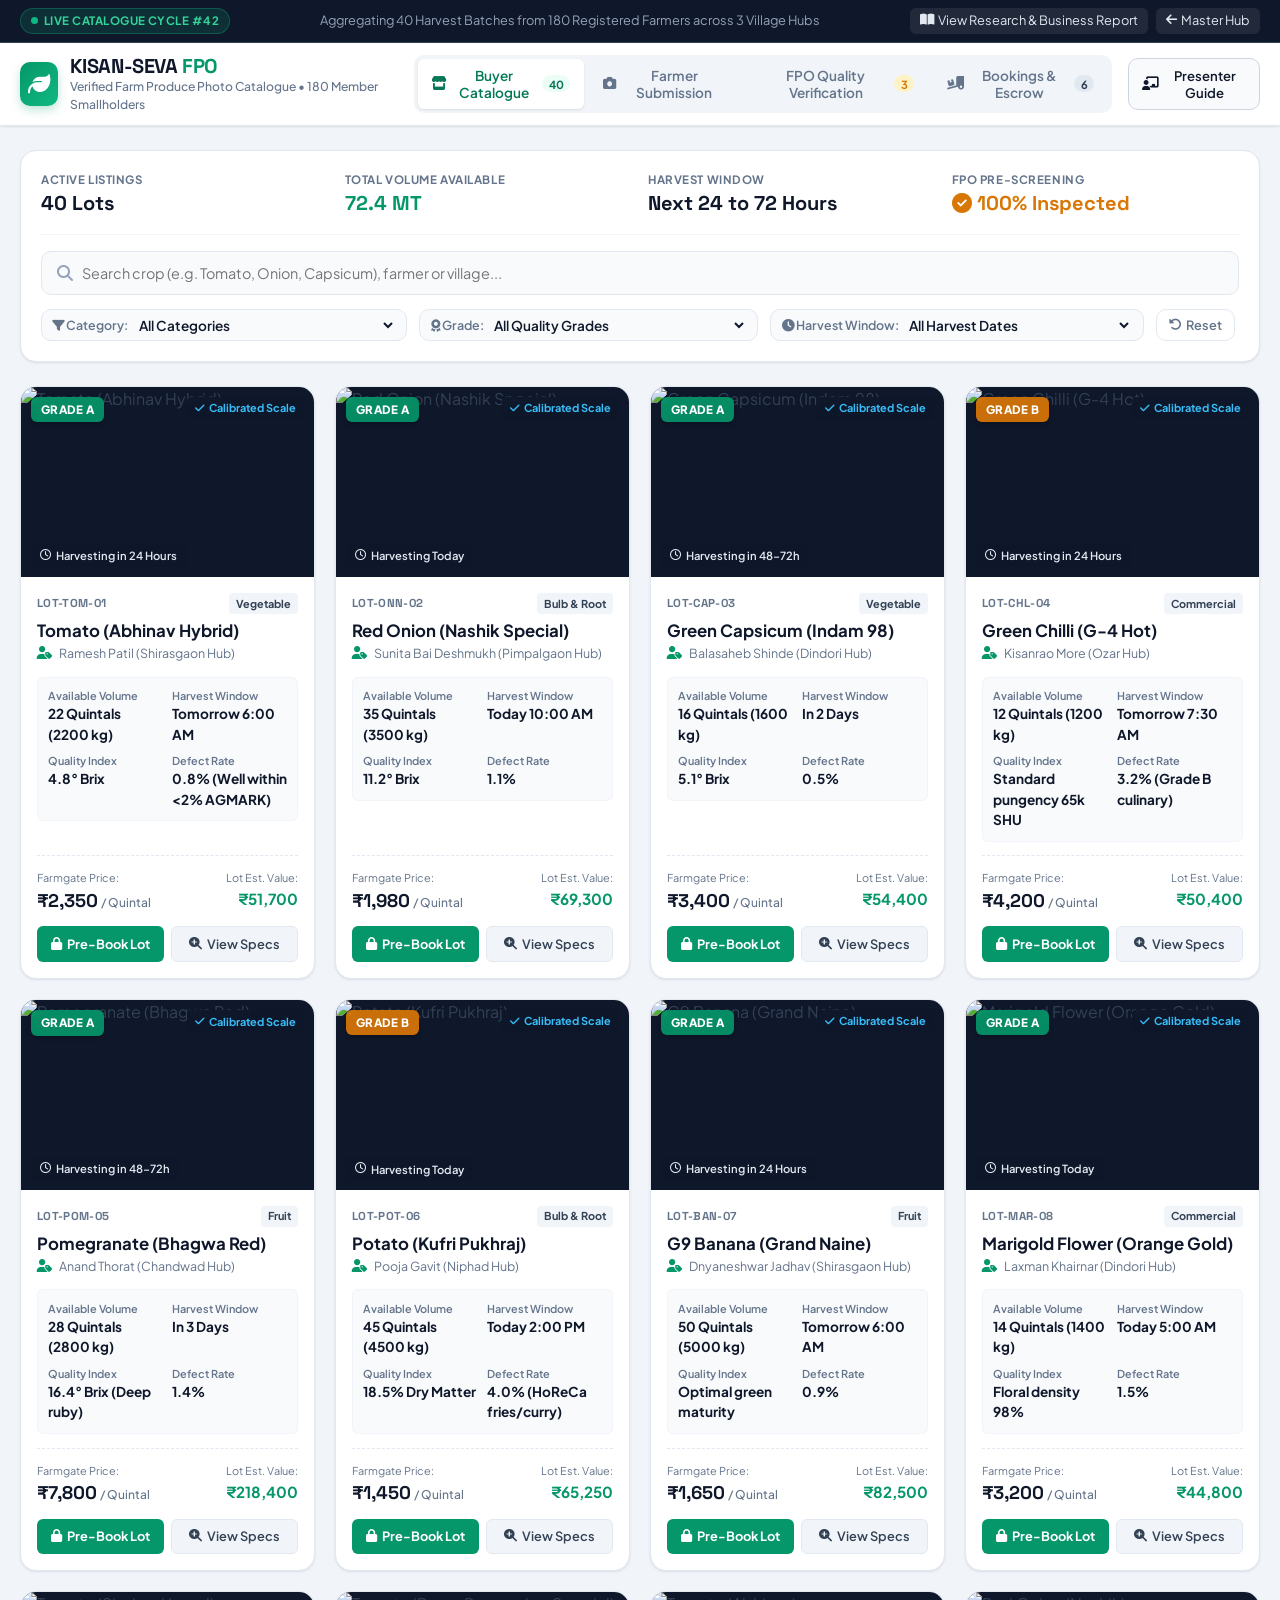
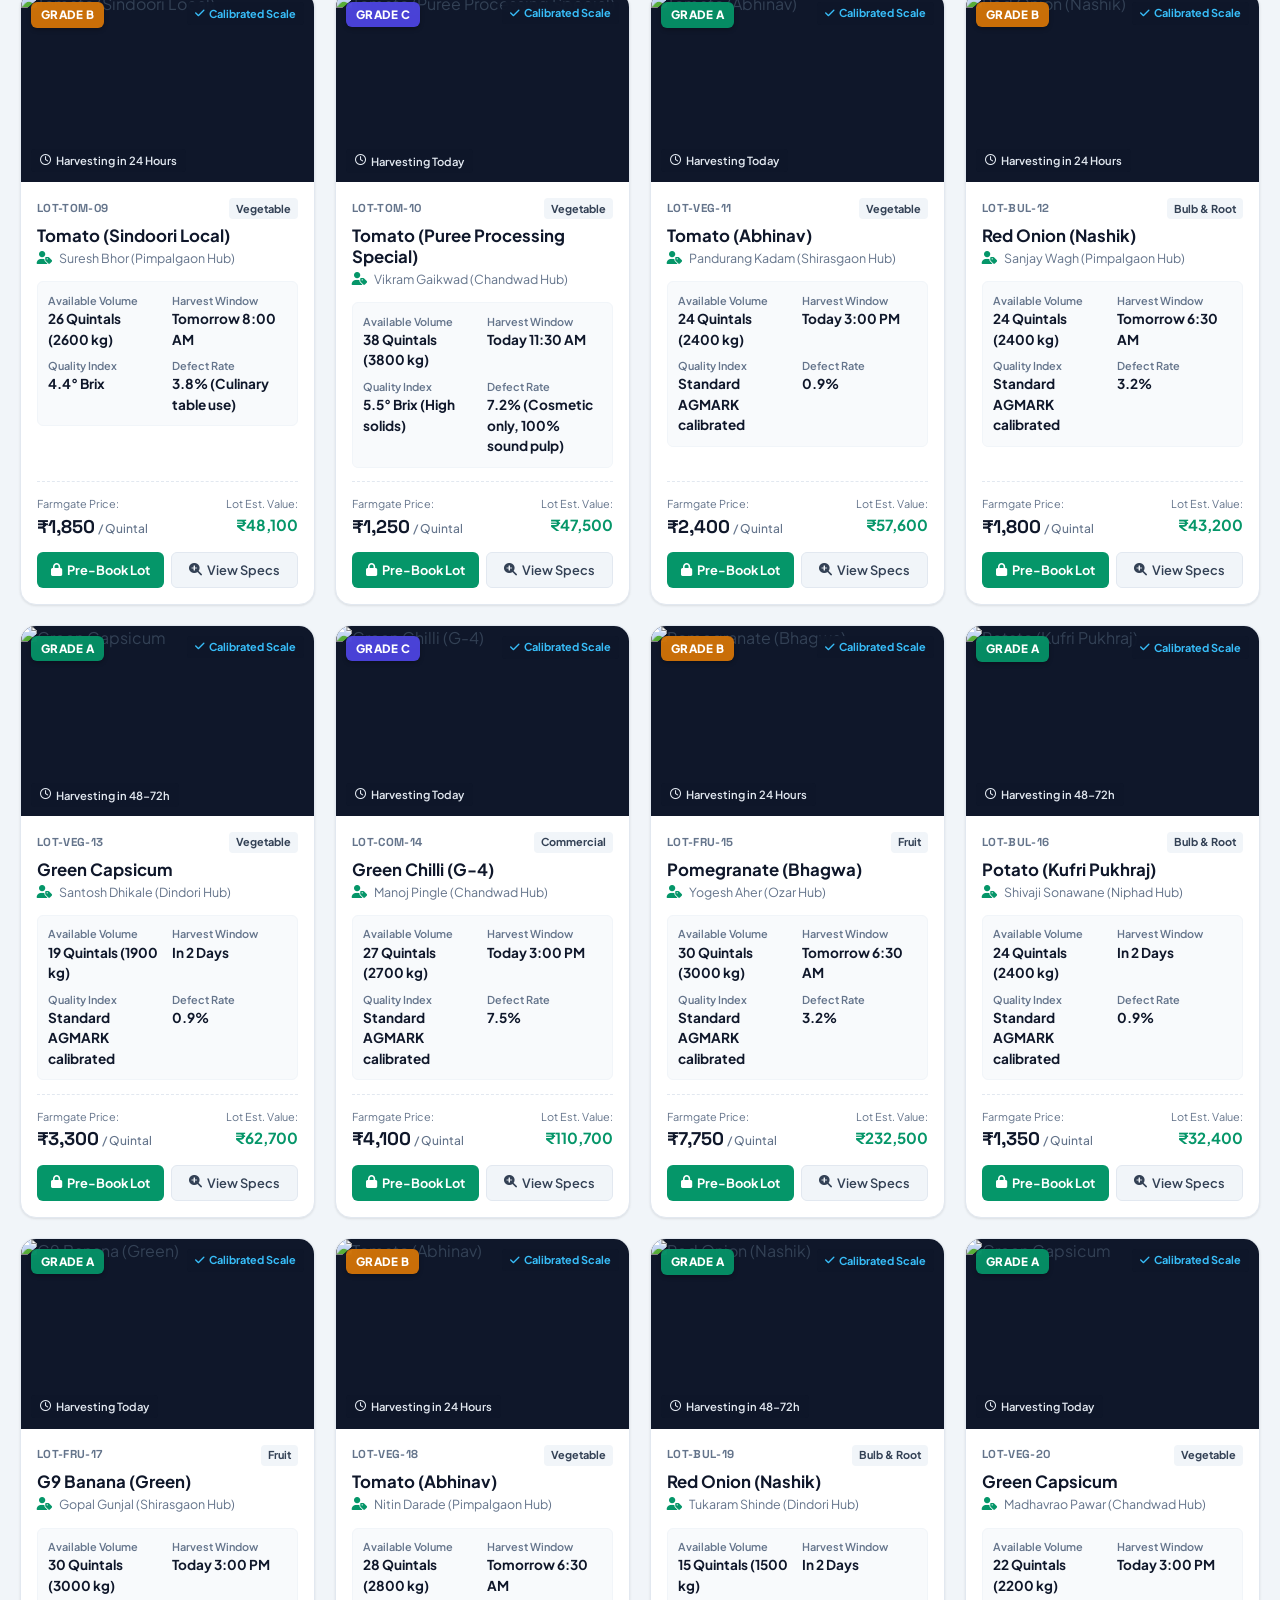
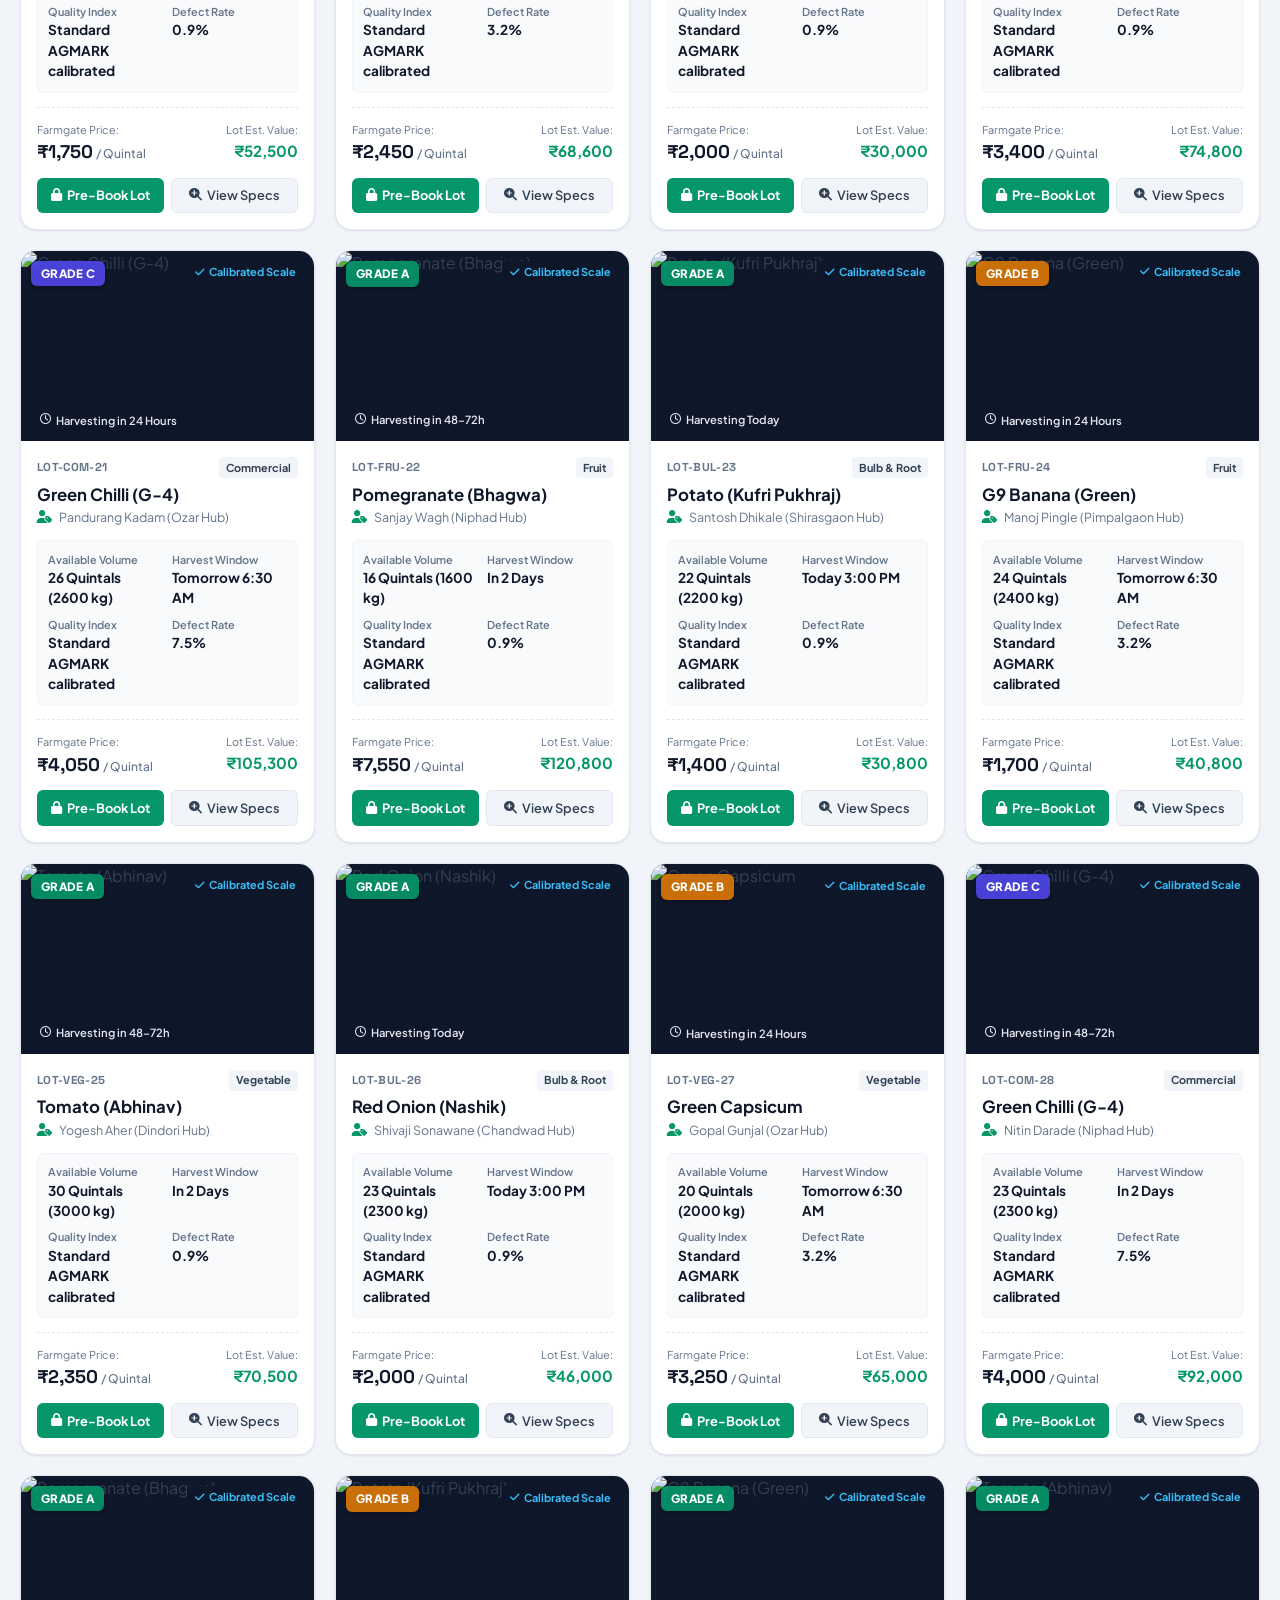
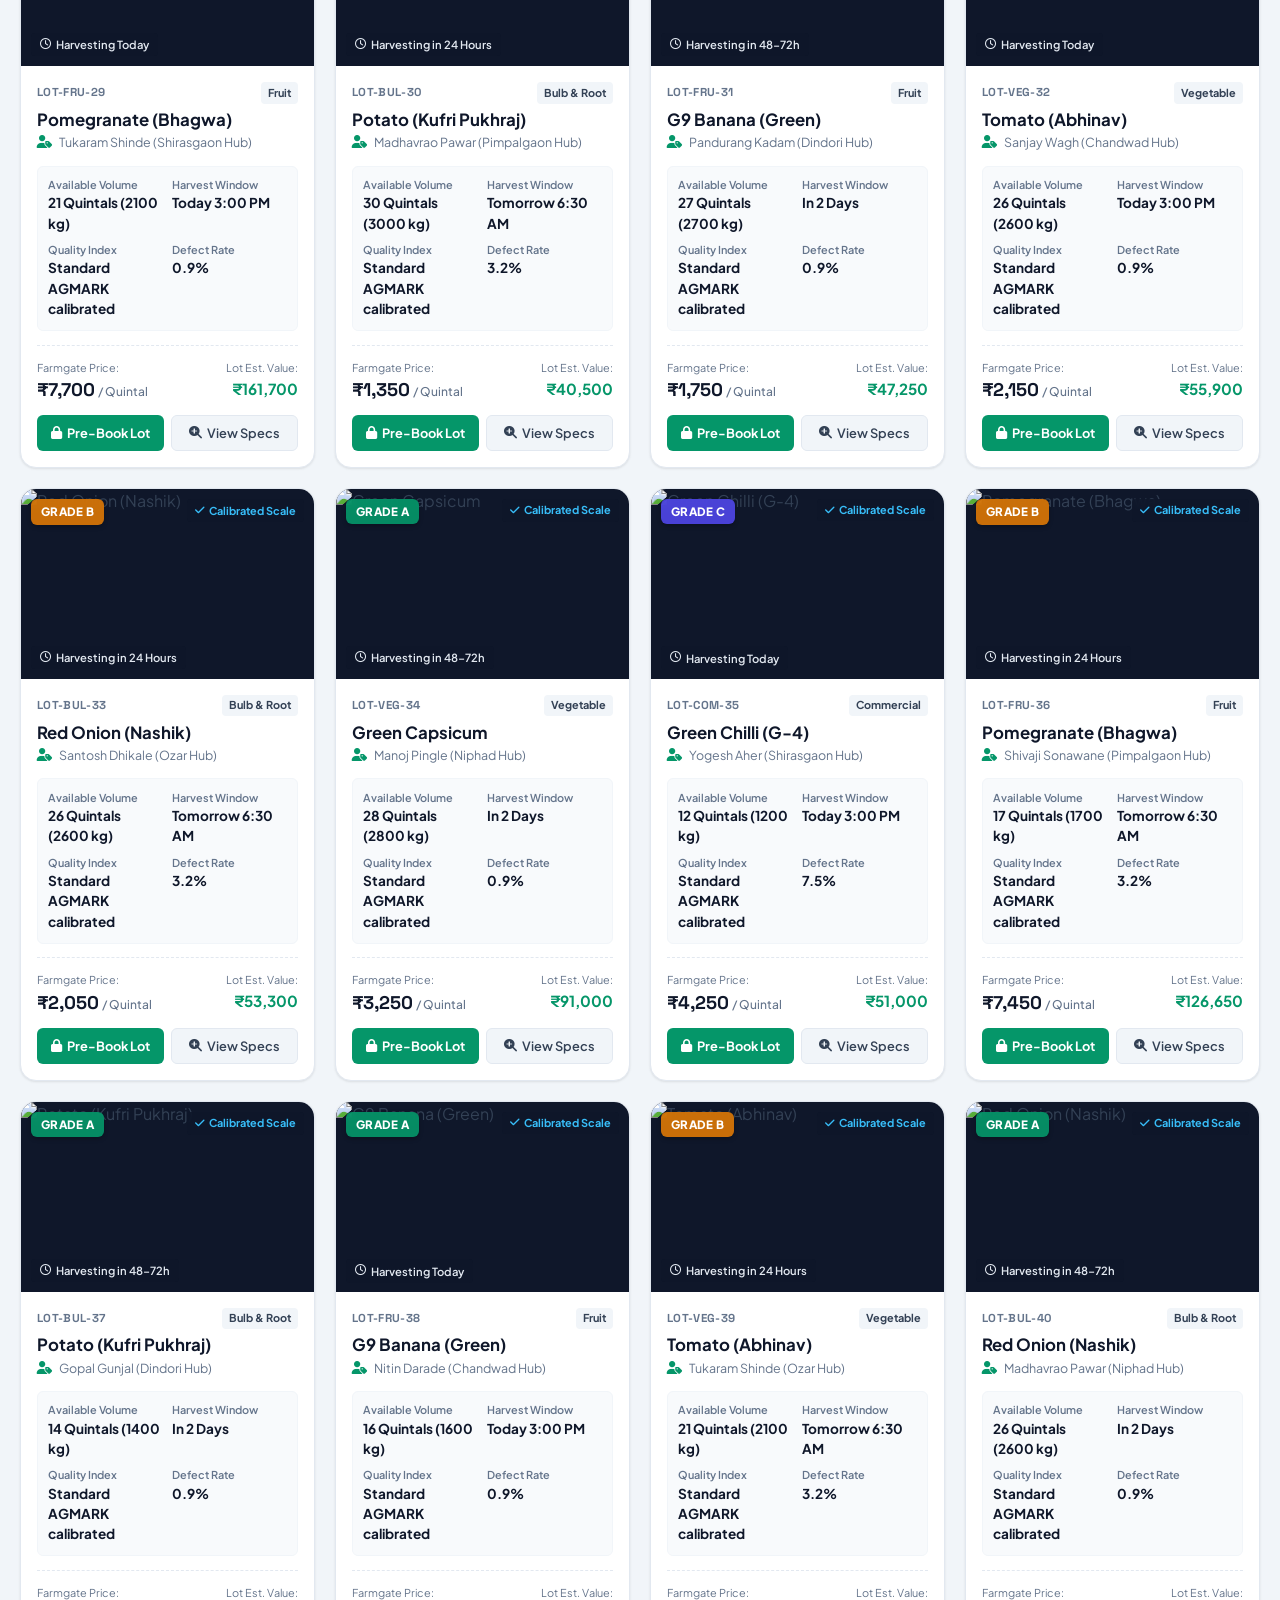
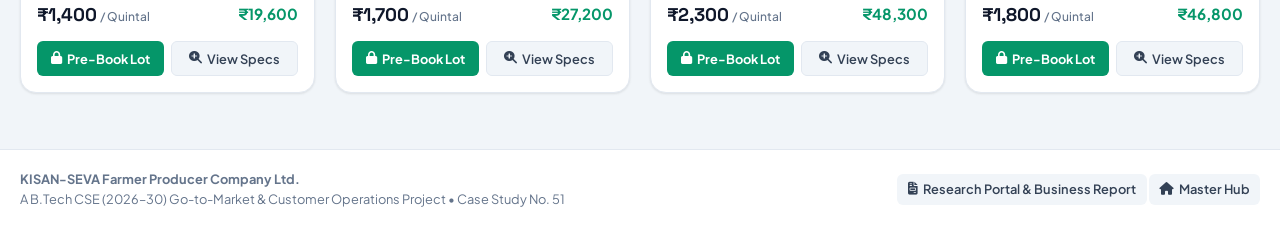
==== demo/index.html @ 3d7492ca "feat(gtm): complete Case Study 51 Farm Produce Photo Catalogue research portal and interactive proto" ====
<!DOCTYPE html>
<html lang="en">
<head>
  <meta charset="UTF-8">
  <meta name="viewport" content="width=device-width, initial-scale=1.0">
  <title>KISAN-SEVA FPO • Farm Produce Photo Catalogue Prototype</title>
  <meta name="description" content="Interactive prototype for Case Study 51: Farm Produce Photo Catalogue connecting 180 smallholder farmers with institutional B2B buyers.">
  <link rel="preconnect" href="https://fonts.googleapis.com">
  <link rel="preconnect" href="https://fonts.gstatic.com" crossorigin>
  <link href="https://fonts.googleapis.com/css2?family=Plus+Jakarta+Sans:wght@300;400;500;600;700;800&family=Space+Grotesk:wght@500;700&display=swap" rel="stylesheet">
  <link rel="stylesheet" href="https://cdnjs.cloudflare.com/ajax/libs/font-awesome/6.4.0/css/all.min.css">
  <link rel="stylesheet" href="styles.css">
</head>
<body>

  <!-- Top Announcement Bar -->
  <aside aria-label="Announcement" class="announcement-bar">
    <div class="container bar-content">
      <span class="badge-live"><span class="pulse-dot"></span> LIVE CATALOGUE CYCLE #42</span>
      <span>Aggregating 40 Harvest Batches from 180 Registered Farmers across 3 Village Hubs</span>
      <div class="bar-links">
        <a href="../research/index.html" class="nav-pill" target="_blank"><i class="fa-solid fa-book-open"></i> View Research & Business Report</a>
        <a href="../index.html" class="nav-pill"><i class="fa-solid fa-arrow-left"></i> Master Hub</a>
      </div>
    </div>
  </aside>

  <!-- Main Navigation Header -->
  <header class="main-header">
    <div class="container header-container">
      <div class="brand">
        <div class="brand-logo">
          <i class="fa-solid fa-leaf"></i>
        </div>
        <div class="brand-text">
          <h1>KISAN-SEVA <span>FPO</span></h1>
          <p>Verified Farm Produce Photo Catalogue • 180 Member Smallholders</p>
        </div>
      </div>

      <nav class="nav-tabs" id="appTabs" aria-label="Main Prototype Views">
        <button class="tab-btn active" data-tab="buyer-catalog">
          <i class="fa-solid fa-store"></i> Buyer Catalogue <span class="badge-count" id="catalogCountBadge">40</span>
        </button>
        <button class="tab-btn" data-tab="farmer-submit">
          <i class="fa-solid fa-camera"></i> Farmer Submission
        </button>
        <button class="tab-btn" data-tab="admin-qc">
          <i class="fa-solid fa-shield-check"></i> FPO Quality Verification <span class="badge-pending" id="pendingCountBadge">3</span>
        </button>
        <button class="tab-btn" data-tab="orders-escrow">
          <i class="fa-solid fa-truck-ramp-box"></i> Bookings & Escrow <span class="badge-count" id="ordersCountBadge">6</span>
        </button>
      </nav>

      <div class="header-actions">
        <button class="btn-guide" id="toggleDemoGuide" title="Presentation Guide for 5-15 min demo">
          <i class="fa-solid fa-chalkboard-user"></i> Presenter Guide
        </button>
      </div>
    </div>
  </header>

  <!-- Interactive Presentation Mode Floating Drawer -->
  <aside class="presenter-drawer" id="presenterDrawer">
    <div class="drawer-header">
      <div class="drawer-title">
        <i class="fa-solid fa-microphone-lines"></i>
        <h4>5-to-15 Minute Presentation Guide</h4>
      </div>
      <button class="btn-close-drawer" id="closePresenterDrawer">&times;</button>
    </div>
    <div class="drawer-body">
      <div class="demo-step active-step" data-target="buyer-catalog">
        <span class="step-num">Step 1 (2 Mins)</span>
        <h5>Show Buyer Catalogue</h5>
        <p>Demonstrate how B2B procurement managers view 40 weekly listings 72h pre-harvest with Grade badges (A/B/C), verified photos, harvest countdown, and farmgate pricing.</p>
      </div>
      <div class="demo-step" data-target="buyer-catalog">
        <span class="step-num">Step 2 (2 Mins)</span>
        <h5>Simulate Pre-Harvest Booking & WhatsApp RFQ</h5>
        <p>Click "Pre-Book Batch" on any lot. Show how the digital purchase order locks price and generates instant WhatsApp order notification.</p>
      </div>
      <div class="demo-step" data-target="farmer-submit">
        <span class="step-num">Step 3 (3 Mins)</span>
        <h5>Demonstrate Farmer Photo Submission</h5>
        <p>Switch to Farmer Submission. Show the 3-photo standardization framework with calibration card, crop details, and batch logging.</p>
      </div>
      <div class="demo-step" data-target="admin-qc">
        <span class="step-num">Step 4 (3 Mins)</span>
        <h5>FPO Quality Assurance & Data Accuracy Gate</h5>
        <p>Show the FPO Admin dashboard. Explain how scouts inspect photos, assign AGMARK grades, and approve lots to guarantee >96% information accuracy.</p>
      </div>
      <div class="demo-step" data-target="orders-escrow">
        <span class="step-num">Step 5 (2 Mins)</span>
        <h5>Supply Chain Dispatch & T+24h UPI Settlement</h5>
        <p>Show the digital Goods Received Note (GRN) and automated T+24h bank settlement guaranteeing farmers receive +25.8% more than APMC mandis.</p>
      </div>
    </div>
  </aside>

  <!-- Main Application Body -->
  <main class="main-content container">

    <!-- ==================== TAB 1: BUYER CATALOGUE ==================== -->
    <section class="tab-pane active" id="buyer-catalog">
      <!-- Search, Stats & Filter Controls -->
      <div class="catalogue-controls-card">
        <div class="stats-ribbon">
          <div class="stat-item">
            <span class="stat-label">Active Listings</span>
            <span class="stat-value" id="statActiveListings">40 Lots</span>
          </div>
          <div class="stat-item">
            <span class="stat-label">Total Volume Available</span>
            <span class="stat-value text-emerald">72.4 MT</span>
          </div>
          <div class="stat-item">
            <span class="stat-label">Harvest Window</span>
            <span class="stat-value">Next 24 to 72 Hours</span>
          </div>
          <div class="stat-item">
            <span class="stat-label">FPO Pre-Screening</span>
            <span class="stat-value text-gold"><i class="fa-solid fa-circle-check"></i> 100% Inspected</span>
          </div>
        </div>

        <div class="filter-bar">
          <div class="search-box">
            <i class="fa-solid fa-magnifying-glass"></i>
            <input type="text" id="catalogueSearch" placeholder="Search crop (e.g. Tomato, Onion, Capsicum), farmer or village...">
          </div>

          <div class="filter-groups">
            <div class="select-wrapper">
              <label for="categoryFilter"><i class="fa-solid fa-filter"></i> Category:</label>
              <select id="categoryFilter">
                <option value="all">All Categories</option>
                <option value="Vegetable">Vegetables (Solanaceous & Greens)</option>
                <option value="Bulb & Root">Bulbs & Tubers (Onion, Potato)</option>
                <option value="Fruit">Commercial Fruits</option>
                <option value="Commercial">Spices & Flowers</option>
              </select>
            </div>

            <div class="select-wrapper">
              <label for="gradeFilter"><i class="fa-solid fa-award"></i> Grade:</label>
              <select id="gradeFilter">
                <option value="all">All Quality Grades</option>
                <option value="Grade A">Grade A (Modern Retail / Premium)</option>
                <option value="Grade B">Grade B (HoReCa / Cloud Kitchens)</option>
                <option value="Grade C">Grade C (Agro-Processing)</option>
              </select>
            </div>

            <div class="select-wrapper">
              <label for="harvestFilter"><i class="fa-solid fa-clock"></i> Harvest Window:</label>
              <select id="harvestFilter">
                <option value="all">All Harvest Dates</option>
                <option value="today">Harvesting Today</option>
                <option value="24h">Harvesting within 24 Hours</option>
                <option value="48h">Harvesting within 48-72 Hours</option>
              </select>
            </div>

            <button class="btn-reset" id="resetFiltersBtn" title="Reset all filters">
              <i class="fa-solid fa-rotate-left"></i> Reset
            </button>
          </div>
        </div>
      </div>

      <!-- Catalogue Produce Grid -->
      <div class="catalogue-grid" id="produceGrid">
        <!-- Rendered dynamically via JavaScript -->
      </div>
    </section>

    <!-- ==================== TAB 2: FARMER PHOTO SUBMISSION ==================== -->
    <section class="tab-pane" id="farmer-submit">
      <div class="form-layout">
        <div class="form-card">
          <div class="form-card-header">
            <div class="header-icon"><i class="fa-solid fa-cloud-arrow-up"></i></div>
            <div>
              <h3>Farmer Harvest Listing & Photo Submission</h3>
              <p>Log pre-harvest crop data 72 hours before cutting to secure institutional advance orders.</p>
            </div>
          </div>

          <form id="farmerSubmitForm">
            <div class="form-grid">
              <div class="input-group">
                <label for="farmerSelect">Registered Farmer Member (180 Total) *</label>
                <select id="farmerSelect" required>
                  <option value="">-- Select Farmer Member --</option>
                  <option value="Ramesh Patil (Member #014 - Shirasgaon)">Ramesh Patil (Member #014 - Shirasgaon Cluster)</option>
                  <option value="Sunita Bai Deshmukh (Member #042 - Pimpalgaon)">Sunita Bai Deshmukh (Member #042 - Pimpalgaon)</option>
                  <option value="Balasaheb Shinde (Member #078 - Dindori)">Balasaheb Shinde (Member #078 - Dindori)</option>
                  <option value="Kisanrao More (Member #103 - Ozar)">Kisanrao More (Member #103 - Ozar)</option>
                  <option value="Anand Thorat (Member #144 - Chandwad)">Anand Thorat (Member #144 - Chandwad)</option>
                  <option value="Pooja Gavit (Member #167 - Niphad)">Pooja Gavit (Member #167 - Niphad)</option>
                </select>
              </div>

              <div class="input-group">
                <label for="cropSelect">Crop Commodity *</label>
                <select id="cropSelect" required>
                  <option value="">-- Select Crop --</option>
                  <option value="Tomato (Abhinav Hybrid)">Tomato (Abhinav Hybrid)</option>
                  <option value="Red Onion (Nashik Special)">Red Onion (Nashik Special)</option>
                  <option value="Green Capsicum (Indam 98)">Green Capsicum (Indam 98)</option>
                  <option value="Green Chilli (G-4)">Green Chilli (G-4)</option>
                  <option value="Pomegranate (Bhagwa)">Pomegranate (Bhagwa)</option>
                  <option value="Potato (Kufri Pukhraj)">Potato (Kufri Pukhraj)</option>
                  <option value="Marigold Flower (Orange Gold)">Marigold Flower (Orange Gold)</option>
                  <option value="G9 Banana (Grand Naine)">G9 Banana (Grand Naine)</option>
                </select>
              </div>

              <div class="input-group">
                <label for="quantityInput">Estimated Harvest Quantity (Quintals) *</label>
                <div class="unit-input">
                  <input type="number" id="quantityInput" min="5" max="100" placeholder="e.g. 18" required>
                  <span class="unit-tag">Quintals (100 kg)</span>
                </div>
                <small class="helper-text">1 Quintal = 100 kg. Expected average lot size: 15 to 25 quintals.</small>
              </div>

              <div class="input-group">
                <label for="harvestDateInput">Scheduled Harvest Date *</label>
                <input type="date" id="harvestDateInput" required>
                <small class="helper-text">Must be 24 to 72 hours ahead of current date.</small>
              </div>

              <div class="input-group">
                <label for="targetGradeSelect">Claimed Harvest Grade *</label>
                <select id="targetGradeSelect" required>
                  <option value="Grade A">Grade A (Uniform color >90%, zero blemish, supermarket retail)</option>
                  <option value="Grade B">Grade B (Minor color variance, standard culinary quality, HoReCa)</option>
                  <option value="Grade C">Grade C (Slight size variance, high pulp content, agro-processing)</option>
                </select>
              </div>

              <div class="input-group">
                <label for="expectedPriceInput">Expected Farmgate Floor Price (₹ / Quintal) *</label>
                <div class="unit-input">
                  <span class="unit-prefix">₹</span>
                  <input type="number" id="expectedPriceInput" min="800" max="6000" placeholder="e.g. 2350" required>
                  <span class="unit-tag">/ Quintal</span>
                </div>
              </div>
            </div>

            <!-- Standardized 3-Photo Upload Protocol -->
            <div class="upload-section">
              <div class="upload-header">
                <h4><i class="fa-solid fa-camera-rotate"></i> Standardized 3-Photo Upload Protocol</h4>
                <span class="badge-req">Mandatory for QC Approval</span>
              </div>
              <p class="upload-desc">To prevent "sight-unseen" buyer rejections, each listing requires 3 standardized photographs taken with the FPO calibrated reference card.</p>

              <div class="photo-dropzones">
                <div class="dropzone" id="dropzone1">
                  <div class="dropzone-preview" id="preview1">
                    <i class="fa-solid fa-seedling"></i>
                    <span>Photo 1: Crop Canopy</span>
                    <small>Maturity & field health</small>
                  </div>
                  <input type="file" accept="image/*" class="file-input" id="file1">
                </div>

                <div class="dropzone" id="dropzone2">
                  <div class="dropzone-preview" id="preview2">
                    <i class="fa-solid fa-boxes-stacked"></i>
                    <span>Photo 2: Sample Crate</span>
                    <small>Color & size uniformity</small>
                  </div>
                  <input type="file" accept="image/*" class="file-input" id="file2">
                </div>

                <div class="dropzone" id="dropzone3">
                  <div class="dropzone-preview" id="preview3">
                    <i class="fa-solid fa-ruler-combined"></i>
                    <span>Photo 3: Calibrated Cross-Section</span>
                    <small>With official scale strip</small>
                  </div>
                  <input type="file" accept="image/*" class="file-input" id="file3">
                </div>
              </div>

              <!-- Quick Demo Image Prefill Button -->
              <div class="sample-image-picker">
                <span>Or load sample field photos for quick demonstration:</span>
                <button type="button" class="btn-pill-sample" id="loadSamplePhotosBtn">
                  <i class="fa-solid fa-wand-magic-sparkles"></i> Auto-Populate Standard Photos & Data
                </button>
              </div>
            </div>

            <!-- Quality Check Protocol Checklist -->
            <div class="qc-checklist">
              <h5><i class="fa-solid fa-list-check"></i> Field Scout Verification Checklist</h5>
              <label class="check-item">
                <input type="checkbox" id="chkScale" required>
                <span>FPO official color & size calibration scale was included in Photo 3.</span>
              </label>
              <label class="check-item">
                <input type="checkbox" id="chkMoisture" required>
                <span>Produce moisture & firmness verified using digital refractometer/tester.</span>
              </label>
              <label class="check-item">
                <input type="checkbox" id="chkAcreage" required>
                <span>Harvest quantity is verified against registered member land acreage (prevents trader pass-through).</span>
              </label>
            </div>

            <div class="form-actions">
              <button type="submit" class="btn-primary-large" id="submitListingBtn">
                <i class="fa-solid fa-paper-plane"></i> Submit to FPO Quality Lead for Audit
              </button>
            </div>
          </form>
        </div>

        <!-- Sidebar Guidelines -->
        <div class="form-guidelines">
          <div class="guide-box">
            <h4><i class="fa-solid fa-circle-info"></i> Why Standardized Photos Matter</h4>
            <p>Traditional mandi brokers exploit "sight-unseen" doubts to impose a 15–30% price cut on farmers. High-resolution calibrated photos allow corporate buyers to confirm produce specs 72 hours before harvest.</p>
          </div>

          <div class="guide-box">
            <h4><i class="fa-solid fa-scale-balanced"></i> AGMARK Grading Benchmarks</h4>
            <ul>
              <li><strong>Grade A:</strong> Maximum 2% superficial defect, uniform size diameter, optimal sugar/firmness balance.</li>
              <li><strong>Grade B:</strong> 2% to 6% cosmetic surface blemishes, completely sound internal pulp.</li>
              <li><strong>Grade C:</strong> Cosmetic variation / non-uniform sizes, 100% edible pulp for purees & processing.</li>
            </ul>
          </div>

          <div class="guide-box highlight">
            <h4><i class="fa-solid fa-bolt"></i> Weekly Ingestion SLA</h4>
            <p>The FPO operations team reviews all submissions within <strong>4 hours</strong>. Approved lots automatically broadcast to 120+ verified B2B buyers every Monday & Thursday at 7:00 AM.</p>
          </div>
        </div>
      </div>
    </section>

    <!-- ==================== TAB 3: FPO QUALITY AUDIT & ADMIN HUB ==================== -->
    <section class="tab-pane" id="admin-qc">
      <div class="admin-header-card">
        <div class="admin-title">
          <div class="admin-avatar"><i class="fa-solid fa-user-check"></i></div>
          <div>
            <h3>FPO Quality Lead & Data Verification Desk</h3>
            <p>Enforcing information accuracy across all 40 weekly catalogue entries to eliminate buyer rejection risks.</p>
          </div>
        </div>
        <div class="admin-stats">
          <div class="admin-stat">
            <span class="num" id="pendingReviewCount">3</span>
            <span class="lbl">Pending Review</span>
          </div>
          <div class="admin-stat">
            <span class="num text-emerald" id="approvedTodayCount">37</span>
            <span class="lbl">Live in Catalogue</span>
          </div>
          <div class="admin-stat">
            <span class="num text-gold">97.4%</span>
            <span class="lbl">Historical Accuracy</span>
          </div>
        </div>
      </div>

      <!-- Pending Verification Table / Cards -->
      <div class="review-container">
        <div class="review-list-header">
          <h4>Submissions Awaiting Quality Sign-Off</h4>
          <span class="sub-caption">Each lot must be verified against registered acreage, photographic clarity, and AGMARK tolerances before going live.</span>
        </div>

        <div class="pending-lots-grid" id="pendingLotsContainer">
          <!-- Populated dynamically via JavaScript -->
        </div>
      </div>
    </section>

    <!-- ==================== TAB 4: BOOKINGS & ESCROW SETTLEMENT ==================== -->
    <section class="tab-pane" id="orders-escrow">
      <div class="orders-header-card">
        <div class="orders-title">
          <div class="orders-avatar"><i class="fa-solid fa-handshake"></i></div>
          <div>
            <h3>Institutional Pre-Bookings & T+24h Settlement Ledger</h3>
            <p>Direct farmgate-to-hub supply chain tracking with transparent financial reconciliation.</p>
          </div>
        </div>
        <div class="orders-summary-metrics">
          <div class="summary-metric">
            <span class="val">₹4,82,600</span>
            <span class="lbl">Escrow Held Today</span>
          </div>
          <div class="summary-metric">
            <span class="val text-emerald">₹15,84,000</span>
            <span class="lbl">Weekly GMV Volume</span>
          </div>
          <div class="summary-metric">
            <span class="val text-blue">100%</span>
            <span class="lbl">T+24h Payout Track</span>
          </div>
        </div>
      </div>

      <div class="table-card">
        <div class="table-header">
          <h4>Active Purchase Orders & Pre-Harvest Allocations</h4>
          <button class="btn-refresh" id="refreshOrdersBtn"><i class="fa-solid fa-arrows-rotate"></i> Refresh Ledger</button>
        </div>
        <div class="table-responsive">
          <table class="data-table" id="ordersTable">
            <thead>
              <tr>
                <th>Order / Batch ID</th>
                <th>Buyer Organization</th>
                <th>Crop & Grade</th>
                <th>Volume</th>
                <th>Locked Farmgate Price</th>
                <th>Total Value</th>
                <th>Supply Status</th>
                <th>Farmer Settlement</th>
                <th>Action</th>
              </tr>
            </thead>
            <tbody id="ordersTableBody">
              <!-- Rendered dynamically -->
            </tbody>
          </table>
        </div>
      </div>
    </section>

  </main>

  <!-- ==================== MODALS ==================== -->

  <!-- Modal 1: Buyer Pre-Booking & RFQ Modal -->
  <div class="modal-overlay" id="bookingModal">
    <div class="modal-dialog">
      <div class="modal-header">
        <div class="modal-title">
          <i class="fa-solid fa-basket-shopping text-emerald"></i>
          <h3 id="modalProduceTitle">Pre-Book Harvest Batch</h3>
        </div>
        <button class="modal-close" id="closeBookingModal">&times;</button>
      </div>
      <div class="modal-body">
        <div class="modal-batch-preview" id="modalBatchPreview">
          <!-- Populated dynamically -->
        </div>

        <form id="preBookingForm">
          <div class="input-group">
            <label for="buyerOrgInput">Buyer Organization / Company Name *</label>
            <input type="text" id="buyerOrgInput" placeholder="e.g. FreshMart Hypermarkets Ltd. / Zepto Dark Store Hub #4" required>
          </div>

          <div class="input-group">
            <label for="buyerContactInput">Procurement Manager Phone / WhatsApp *</label>
            <input type="tel" id="buyerContactInput" placeholder="+91 98230 XXXXX" required>
          </div>

          <div class="form-row-2">
            <div class="input-group">
              <label for="orderQtyInput">Booking Quantity (Quintals) *</label>
              <input type="number" id="orderQtyInput" min="5" required>
            </div>
            <div class="input-group">
              <label for="deliveryHubSelect">Destination Hub *</label>
              <select id="deliveryHubSelect" required>
                <option value="Navi Mumbai Central DC">Navi Mumbai Central DC</option>
                <option value="Pune Chakan Distribution Hub">Pune Chakan Distribution Hub</option>
                <option value="Nashik Local Processing Center">Nashik Local Processing Center</option>
                <option value="Thane Quick-Commerce Cluster">Thane Quick-Commerce Cluster</option>
              </select>
            </div>
          </div>

          <div class="price-breakdown-box">
            <div class="price-line">
              <span>Farmgate Agreed Price:</span>
              <span id="calcBasePrice">₹2,350 / Qtl</span>
            </div>
            <div class="price-line">
              <span>FPO Facilitation & Crating (3.5% + Handling):</span>
              <span id="calcFpoFee">₹105 / Qtl</span>
            </div>
            <div class="price-line total">
              <span>Estimated Landed Total:</span>
              <span class="text-emerald" id="calcTotalPrice">₹49,100</span>
            </div>
          </div>

          <div class="modal-actions">
            <button type="button" class="btn-whatsapp" id="btnSendWhatsappRfq">
              <i class="fa-brands fa-whatsapp"></i> Generate WhatsApp RFQ Message
            </button>
            <button type="submit" class="btn-confirm-booking">
              <i class="fa-solid fa-lock"></i> Lock Advance Booking & Issue PO
            </button>
          </div>
        </form>
      </div>
    </div>
  </div>

  <!-- Modal 2: Quality Spec Sheet & Full Photo Inspector -->
  <div class="modal-overlay" id="specModal">
    <div class="modal-dialog modal-large">
      <div class="modal-header">
        <div class="modal-title">
          <i class="fa-solid fa-certificate text-gold"></i>
          <h3 id="specTitle">Lot Quality Certificate & Field Spec Sheet</h3>
        </div>
        <button class="modal-close" id="closeSpecModal">&times;</button>
      </div>
      <div class="modal-body" id="specModalBody">
        <!-- Rendered dynamically -->
      </div>
    </div>
  </div>

  <!-- Modal 3: WhatsApp Share Simulator -->
  <div class="modal-overlay" id="whatsappModal">
    <div class="modal-dialog">
      <div class="modal-header">
        <div class="modal-title">
          <i class="fa-brands fa-whatsapp text-emerald"></i>
          <h3>WhatsApp Buyer Broadcast Simulation</h3>
        </div>
        <button class="modal-close" id="closeWhatsappModal">&times;</button>
      </div>
      <div class="modal-body">
        <div class="whatsapp-chat-bubble" id="whatsappMessageContent">
          <!-- Dynamic message content -->
        </div>
        <p class="modal-note"><i class="fa-solid fa-circle-info"></i> In real operations, this rich card is delivered via the Meta WhatsApp Cloud API directly to 120+ registered procurement managers every Monday & Thursday at 7:00 AM.</p>
        <div class="modal-actions">
          <button class="btn-primary" id="copyWhatsappBtn"><i class="fa-solid fa-copy"></i> Copy Message Text</button>
        </div>
      </div>
    </div>
  </div>

  <!-- Toast Notification System -->
  <div class="toast-container" id="toastContainer" aria-live="polite"></div>

  <!-- Global Footer -->
  <footer class="app-footer">
    <div class="container footer-content">
      <div class="footer-left">
        <strong>KISAN-SEVA Farmer Producer Company Ltd.</strong>
        <p>A B.Tech CSE (2026–30) Go-to-Market & Customer Operations Project • Case Study No. 51</p>
      </div>
      <div class="footer-right">
        <a href="../research/index.html" class="footer-btn"><i class="fa-solid fa-file-invoice"></i> Research Portal & Business Report</a>
        <a href="../index.html" class="footer-btn"><i class="fa-solid fa-house"></i> Master Hub</a>
      </div>
    </div>
  </footer>

  <script src="app.js"></script>
</body>
</html>
---- demo/styles.css ----
:root {
  --primary: #059669;
  --primary-dark: #047857;
  --primary-light: #10b981;
  --primary-subtle: #ecfdf5;
  --dark: #0f172a;
  --dark-surface: #1e293b;
  --slate: #334155;
  --muted: #64748b;
  --light-gray: #f8fafc;
  --border: #e2e8f0;
  --card-bg: #ffffff;
  --gold: #d97706;
  --gold-subtle: #fef3c7;
  --blue: #2563eb;
  --blue-subtle: #eff6ff;
  --red: #dc2626;
  --red-subtle: #fef2f2;
  --shadow-sm: 0 1px 3px rgba(0,0,0,0.06), 0 1px 2px rgba(0,0,0,0.04);
  --shadow-md: 0 4px 6px -1px rgba(0,0,0,0.07), 0 2px 4px -1px rgba(0,0,0,0.04);
  --shadow-lg: 0 10px 15px -3px rgba(0,0,0,0.08), 0 4px 6px -2px rgba(0,0,0,0.04);
  --radius-sm: 6px;
  --radius-md: 10px;
  --radius-lg: 16px;
  --font: 'Plus Jakarta Sans', system-ui, -apple-system, sans-serif;
  --font-display: 'Space Grotesk', system-ui, sans-serif;
}

* {
  box-sizing: border-box;
  margin: 0;
  padding: 0;
}

body {
  font-family: var(--font);
  background-color: #f1f5f9;
  color: var(--slate);
  line-height: 1.5;
  -webkit-font-smoothing: antialiased;
}

.container {
  max-width: 1280px;
  margin: 0 auto;
  padding: 0 1.25rem;
}

/* Announcement Bar */
.announcement-bar {
  background: var(--dark);
  color: #94a3b8;
  font-size: 0.8rem;
  padding: 0.5rem 0;
  border-bottom: 1px solid #334155;
}

.bar-content {
  display: flex;
  align-items: center;
  justify-content: space-between;
  flex-wrap: wrap;
  gap: 0.5rem;
}

.badge-live {
  display: inline-flex;
  align-items: center;
  gap: 0.4rem;
  background: rgba(16, 185, 129, 0.15);
  color: #34d399;
  font-weight: 700;
  padding: 0.2rem 0.6rem;
  border-radius: 9999px;
  font-size: 0.72rem;
  letter-spacing: 0.04em;
  border: 1px solid rgba(16, 185, 129, 0.3);
}

.pulse-dot {
  width: 7px;
  height: 7px;
  background-color: #10b981;
  border-radius: 50%;
  animation: pulse 1.8s infinite;
}

@keyframes pulse {
  0% { transform: scale(0.95); opacity: 0.7; }
  50% { transform: scale(1.3); opacity: 1; box-shadow: 0 0 8px #10b981; }
  100% { transform: scale(0.95); opacity: 0.7; }
}

.bar-links {
  display: flex;
  gap: 0.5rem;
}

.nav-pill {
  color: #e2e8f0;
  text-decoration: none;
  background: rgba(255,255,255,0.08);
  padding: 0.2rem 0.6rem;
  border-radius: var(--radius-sm);
  transition: all 0.2s;
  display: inline-flex;
  align-items: center;
  gap: 0.3rem;
}

.nav-pill:hover {
  background: rgba(255,255,255,0.2);
  color: #ffffff;
}

/* Main Header */
.main-header {
  background: #ffffff;
  border-bottom: 1px solid var(--border);
  position: sticky;
  top: 0;
  z-index: 40;
  box-shadow: var(--shadow-sm);
}

.header-container {
  display: flex;
  align-items: center;
  justify-content: space-between;
  padding-top: 0.75rem;
  padding-bottom: 0.75rem;
  gap: 1rem;
}

.brand {
  display: flex;
  align-items: center;
  gap: 0.75rem;
}

.brand-logo {
  width: 44px;
  height: 44px;
  background: linear-gradient(135deg, #059669, #10b981);
  color: white;
  border-radius: var(--radius-md);
  display: flex;
  align-items: center;
  justify-content: center;
  font-size: 1.4rem;
  box-shadow: 0 4px 10px rgba(5, 150, 105, 0.25);
}

.brand-text h1 {
  font-family: var(--font-display);
  font-size: 1.25rem;
  font-weight: 800;
  color: var(--dark);
  letter-spacing: -0.02em;
  line-height: 1.1;
}

.brand-text h1 span {
  color: var(--primary);
}

.brand-text p {
  font-size: 0.76rem;
  color: var(--muted);
  font-weight: 500;
}

.nav-tabs {
  display: flex;
  gap: 0.35rem;
  background: #f1f5f9;
  padding: 0.25rem;
  border-radius: var(--radius-md);
}

.tab-btn {
  background: transparent;
  border: none;
  font-family: var(--font);
  font-size: 0.85rem;
  font-weight: 600;
  color: var(--muted);
  padding: 0.5rem 0.85rem;
  border-radius: var(--radius-sm);
  cursor: pointer;
  display: inline-flex;
  align-items: center;
  gap: 0.45rem;
  transition: all 0.2s ease;
}

.tab-btn:hover {
  color: var(--dark);
}

.tab-btn.active {
  background: #ffffff;
  color: var(--primary-dark);
  box-shadow: var(--shadow-sm);
}

.badge-count {
  background: #e2e8f0;
  color: var(--slate);
  padding: 0.1rem 0.4rem;
  border-radius: 9999px;
  font-size: 0.7rem;
  font-weight: 700;
}

.tab-btn.active .badge-count {
  background: var(--primary-subtle);
  color: var(--primary-dark);
}

.badge-pending {
  background: var(--gold-subtle);
  color: var(--gold);
  padding: 0.1rem 0.4rem;
  border-radius: 9999px;
  font-size: 0.7rem;
  font-weight: 700;
}

.btn-guide {
  background: #f8fafc;
  border: 1px solid #cbd5e1;
  color: var(--dark);
  font-family: var(--font);
  font-size: 0.82rem;
  font-weight: 600;
  padding: 0.5rem 0.85rem;
  border-radius: var(--radius-md);
  cursor: pointer;
  display: inline-flex;
  align-items: center;
  gap: 0.4rem;
  transition: all 0.2s;
}

.btn-guide:hover {
  background: #e2e8f0;
}

/* Presenter Drawer (Side Help Modal) */
.presenter-drawer {
  position: fixed;
  top: 100px;
  right: 20px;
  width: 330px;
  background: #ffffff;
  border-radius: var(--radius-lg);
  box-shadow: var(--shadow-lg);
  border: 1px solid var(--border);
  z-index: 50;
  display: none;
  overflow: hidden;
  animation: slideInRight 0.3s ease-out;
}

.presenter-drawer.open {
  display: block;
}

@keyframes slideInRight {
  from { transform: translateX(30px); opacity: 0; }
  to { transform: translateX(0); opacity: 1; }
}

.drawer-header {
  background: var(--dark);
  color: white;
  padding: 0.85rem 1rem;
  display: flex;
  align-items: center;
  justify-content: space-between;
}

.drawer-title {
  display: flex;
  align-items: center;
  gap: 0.5rem;
}

.drawer-title h4 {
  font-size: 0.85rem;
  font-weight: 700;
}

.btn-close-drawer {
  background: transparent;
  border: none;
  color: #94a3b8;
  font-size: 1.25rem;
  cursor: pointer;
  line-height: 1;
}

.drawer-body {
  max-height: 480px;
  overflow-y: auto;
  padding: 0.75rem;
  display: flex;
  flex-direction: column;
  gap: 0.6rem;
}

.demo-step {
  padding: 0.65rem;
  background: #f8fafc;
  border-radius: var(--radius-sm);
  border-left: 3px solid #cbd5e1;
  cursor: pointer;
  transition: all 0.2s;
}

.demo-step:hover, .demo-step.active-step {
  background: var(--primary-subtle);
  border-left-color: var(--primary);
}

.step-num {
  font-size: 0.68rem;
  font-weight: 800;
  text-transform: uppercase;
  color: var(--primary);
  display: block;
  margin-bottom: 0.15rem;
}

.demo-step h5 {
  font-size: 0.82rem;
  color: var(--dark);
  margin-bottom: 0.2rem;
}

.demo-step p {
  font-size: 0.73rem;
  color: var(--muted);
  line-height: 1.35;
}

/* Main Content & Tabs */
.main-content {
  padding: 1.5rem 1.25rem 3.5rem;
}

.tab-pane {
  display: none;
}

.tab-pane.active {
  display: block;
  animation: fadeIn 0.25s ease-out;
}

@keyframes fadeIn {
  from { opacity: 0; transform: translateY(4px); }
  to { opacity: 1; transform: translateY(0); }
}

/* Catalogue Controls Card */
.catalogue-controls-card {
  background: #ffffff;
  border-radius: var(--radius-lg);
  padding: 1.25rem;
  box-shadow: var(--shadow-sm);
  border: 1px solid var(--border);
  margin-bottom: 1.5rem;
}

.stats-ribbon {
  display: grid;
  grid-template-columns: repeat(auto-fit, minmax(180px, 1fr));
  gap: 1rem;
  padding-bottom: 1rem;
  border-bottom: 1px solid #f1f5f9;
  margin-bottom: 1rem;
}

.stat-item {
  display: flex;
  flex-direction: column;
}

.stat-label {
  font-size: 0.72rem;
  text-transform: uppercase;
  letter-spacing: 0.05em;
  color: var(--muted);
  font-weight: 700;
}

.stat-value {
  font-size: 1.25rem;
  font-weight: 800;
  color: var(--dark);
  font-family: var(--font-display);
}

.text-emerald { color: var(--primary) !important; }
.text-gold { color: var(--gold) !important; }
.text-blue { color: var(--blue) !important; }

.filter-bar {
  display: flex;
  flex-direction: column;
  gap: 0.85rem;
}

.search-box {
  position: relative;
  width: 100%;
}

.search-box i {
  position: absolute;
  left: 1rem;
  top: 50%;
  transform: translateY(-50%);
  color: #94a3b8;
}

.search-box input {
  width: 100%;
  padding: 0.75rem 1rem 0.75rem 2.5rem;
  border: 1px solid var(--border);
  border-radius: var(--radius-md);
  font-family: var(--font);
  font-size: 0.9rem;
  background: #f8fafc;
  transition: all 0.2s;
}

.search-box input:focus {
  outline: none;
  border-color: var(--primary);
  background: #ffffff;
  box-shadow: 0 0 0 3px rgba(16, 185, 129, 0.15);
}

.filter-groups {
  display: flex;
  flex-wrap: wrap;
  align-items: center;
  gap: 0.75rem;
}

.select-wrapper {
  display: flex;
  align-items: center;
  gap: 0.4rem;
  background: #f8fafc;
  padding: 0.35rem 0.65rem;
  border-radius: var(--radius-md);
  border: 1px solid var(--border);
}

.select-wrapper label {
  font-size: 0.78rem;
  font-weight: 600;
  color: var(--muted);
  white-space: nowrap;
}

.select-wrapper select {
  border: none;
  background: transparent;
  font-family: var(--font);
  font-size: 0.85rem;
  font-weight: 600;
  color: var(--dark);
  cursor: pointer;
  padding-right: 0.5rem;
}

.select-wrapper select:focus {
  outline: none;
}

.btn-reset {
  background: #ffffff;
  border: 1px solid var(--border);
  color: var(--muted);
  font-family: var(--font);
  font-size: 0.8rem;
  font-weight: 600;
  padding: 0.45rem 0.75rem;
  border-radius: var(--radius-md);
  cursor: pointer;
  transition: all 0.2s;
  display: inline-flex;
  align-items: center;
  gap: 0.3rem;
}

.btn-reset:hover {
  background: #f1f5f9;
  color: var(--dark);
}

/* Produce Grid */
.catalogue-grid {
  display: grid;
  grid-template-columns: repeat(auto-fill, minmax(295px, 1fr));
  gap: 1.25rem;
}

/* Produce Card */
.produce-card {
  background: var(--card-bg);
  border-radius: var(--radius-lg);
  border: 1px solid var(--border);
  overflow: hidden;
  box-shadow: var(--shadow-sm);
  display: flex;
  flex-direction: column;
  transition: all 0.25s ease;
  position: relative;
}

.produce-card:hover {
  transform: translateY(-3px);
  box-shadow: var(--shadow-lg);
  border-color: #cbd5e1;
}

.card-media {
  position: relative;
  height: 190px;
  background: #0f172a;
  overflow: hidden;
}

.card-img {
  width: 100%;
  height: 100%;
  object-fit: cover;
  transition: transform 0.4s ease;
}

.produce-card:hover .card-img {
  transform: scale(1.04);
}

.badge-grade {
  position: absolute;
  top: 10px;
  left: 10px;
  padding: 0.25rem 0.6rem;
  border-radius: 6px;
  font-size: 0.72rem;
  font-weight: 800;
  letter-spacing: 0.04em;
  text-transform: uppercase;
  box-shadow: 0 2px 4px rgba(0,0,0,0.25);
  backdrop-filter: blur(4px);
}

.grade-a {
  background: rgba(5, 150, 105, 0.92);
  color: #ffffff;
}

.grade-b {
  background: rgba(217, 119, 6, 0.92);
  color: #ffffff;
}

.grade-c {
  background: rgba(79, 70, 229, 0.92);
  color: #ffffff;
}

.badge-harvest-time {
  position: absolute;
  bottom: 10px;
  left: 10px;
  background: rgba(15, 23, 42, 0.85);
  color: #e2e8f0;
  padding: 0.2rem 0.55rem;
  border-radius: 4px;
  font-size: 0.7rem;
  font-weight: 600;
  display: inline-flex;
  align-items: center;
  gap: 0.35rem;
  backdrop-filter: blur(4px);
}

.badge-calibrated {
  position: absolute;
  top: 10px;
  right: 10px;
  background: rgba(15, 23, 42, 0.85);
  color: #38bdf8;
  padding: 0.2rem 0.5rem;
  border-radius: 4px;
  font-size: 0.68rem;
  font-weight: 700;
  display: inline-flex;
  align-items: center;
  gap: 0.25rem;
  backdrop-filter: blur(4px);
}

.card-body {
  padding: 1rem;
  display: flex;
  flex-direction: column;
  flex-grow: 1;
}

.card-meta-top {
  display: flex;
  align-items: center;
  justify-content: space-between;
  margin-bottom: 0.35rem;
}

.batch-code {
  font-family: var(--font-display);
  font-size: 0.72rem;
  font-weight: 700;
  color: var(--muted);
  letter-spacing: 0.03em;
}

.crop-category-tag {
  font-size: 0.68rem;
  font-weight: 700;
  background: #f1f5f9;
  color: var(--slate);
  padding: 0.15rem 0.45rem;
  border-radius: 4px;
}

.card-title {
  font-size: 1.05rem;
  font-weight: 700;
  color: var(--dark);
  margin-bottom: 0.2rem;
  line-height: 1.25;
}

.farmer-subtext {
  font-size: 0.78rem;
  color: var(--muted);
  display: flex;
  align-items: center;
  gap: 0.35rem;
  margin-bottom: 0.85rem;
}

.lot-specs-grid {
  display: grid;
  grid-template-columns: 1fr 1fr;
  gap: 0.5rem;
  background: #f8fafc;
  padding: 0.65rem;
  border-radius: var(--radius-sm);
  margin-bottom: 0.85rem;
  border: 1px solid #f1f5f9;
}

.spec-cell {
  display: flex;
  flex-direction: column;
}

.spec-lbl {
  font-size: 0.68rem;
  color: var(--muted);
  font-weight: 600;
}

.spec-val {
  font-size: 0.85rem;
  font-weight: 700;
  color: var(--dark);
}

.card-pricing-bar {
  display: flex;
  align-items: baseline;
  justify-content: space-between;
  margin-top: auto;
  padding-top: 0.5rem;
  border-top: 1px dashed var(--border);
  margin-bottom: 0.75rem;
}

.price-box {
  display: flex;
  flex-direction: column;
}

.price-sub {
  font-size: 0.68rem;
  color: var(--muted);
}

.price-main {
  font-size: 1.15rem;
  font-weight: 800;
  color: var(--dark);
  font-family: var(--font-display);
}

.price-unit {
  font-size: 0.75rem;
  font-weight: 500;
  color: var(--muted);
}

.card-actions {
  display: grid;
  grid-template-columns: 1fr 1fr;
  gap: 0.45rem;
}

.btn-book {
  background: var(--primary);
  color: white;
  border: none;
  font-family: var(--font);
  font-size: 0.8rem;
  font-weight: 700;
  padding: 0.55rem 0.5rem;
  border-radius: var(--radius-sm);
  cursor: pointer;
  transition: all 0.2s;
  display: inline-flex;
  align-items: center;
  justify-content: center;
  gap: 0.35rem;
}

.btn-book:hover {
  background: var(--primary-dark);
}

.btn-spec {
  background: #f1f5f9;
  color: var(--slate);
  border: 1px solid var(--border);
  font-family: var(--font);
  font-size: 0.8rem;
  font-weight: 600;
  padding: 0.55rem 0.5rem;
  border-radius: var(--radius-sm);
  cursor: pointer;
  transition: all 0.2s;
  display: inline-flex;
  align-items: center;
  justify-content: center;
  gap: 0.35rem;
}

.btn-spec:hover {
  background: #e2e8f0;
  color: var(--dark);
}

/* Tab 2: Farmer Submission Form Layout */
.form-layout {
  display: grid;
  grid-template-columns: 2fr 1fr;
  gap: 1.5rem;
}

@media (max-width: 900px) {
  .form-layout {
    grid-template-columns: 1fr;
  }
}

.form-card {
  background: #ffffff;
  border-radius: var(--radius-lg);
  padding: 1.75rem;
  box-shadow: var(--shadow-sm);
  border: 1px solid var(--border);
}

.form-card-header {
  display: flex;
  align-items: flex-start;
  gap: 0.85rem;
  margin-bottom: 1.5rem;
  padding-bottom: 1rem;
  border-bottom: 1px solid var(--border);
}

.header-icon {
  width: 44px;
  height: 44px;
  background: var(--primary-subtle);
  color: var(--primary);
  border-radius: var(--radius-md);
  display: flex;
  align-items: center;
  justify-content: center;
  font-size: 1.2rem;
  flex-shrink: 0;
}

.form-card-header h3 {
  font-size: 1.25rem;
  color: var(--dark);
  font-weight: 700;
}

.form-card-header p {
  font-size: 0.85rem;
  color: var(--muted);
}

.form-grid {
  display: grid;
  grid-template-columns: 1fr 1fr;
  gap: 1.25rem;
  margin-bottom: 1.5rem;
}

@media (max-width: 600px) {
  .form-grid {
    grid-template-columns: 1fr;
  }
}

.input-group {
  display: flex;
  flex-direction: column;
  gap: 0.35rem;
}

.input-group label {
  font-size: 0.82rem;
  font-weight: 700;
  color: var(--slate);
}

.input-group select,
.input-group input[type="text"],
.input-group input[type="number"],
.input-group input[type="date"],
.input-group input[type="tel"] {
  padding: 0.65rem 0.85rem;
  border: 1px solid var(--border);
  border-radius: var(--radius-md);
  font-family: var(--font);
  font-size: 0.88rem;
  color: var(--dark);
  background: #f8fafc;
  transition: all 0.2s;
}

.input-group select:focus,
.input-group input:focus {
  outline: none;
  border-color: var(--primary);
  background: #ffffff;
  box-shadow: 0 0 0 3px rgba(16, 185, 129, 0.15);
}

.unit-input {
  display: flex;
  align-items: center;
}

.unit-input input {
  flex: 1;
  border-top-right-radius: 0 !important;
  border-bottom-right-radius: 0 !important;
}

.unit-tag {
  background: #e2e8f0;
  border: 1px solid var(--border);
  border-left: none;
  padding: 0.65rem 0.75rem;
  font-size: 0.78rem;
  font-weight: 600;
  color: var(--slate);
  border-top-right-radius: var(--radius-md);
  border-bottom-right-radius: var(--radius-md);
  white-space: nowrap;
}

.unit-prefix {
  background: #e2e8f0;
  border: 1px solid var(--border);
  border-right: none;
  padding: 0.65rem 0.75rem;
  font-size: 0.85rem;
  font-weight: 700;
  color: var(--slate);
  border-top-left-radius: var(--radius-md);
  border-bottom-left-radius: var(--radius-md);
}

.unit-prefix + input {
  border-top-left-radius: 0 !important;
  border-bottom-left-radius: 0 !important;
}

.helper-text {
  font-size: 0.72rem;
  color: var(--muted);
}

/* Standardized 3-Photo Upload Section */
.upload-section {
  background: #f8fafc;
  border: 1px dashed #cbd5e1;
  border-radius: var(--radius-md);
  padding: 1.25rem;
  margin-bottom: 1.5rem;
}

.upload-header {
  display: flex;
  align-items: center;
  justify-content: space-between;
  margin-bottom: 0.25rem;
}

.upload-header h4 {
  font-size: 0.95rem;
  color: var(--dark);
  font-weight: 700;
  display: flex;
  align-items: center;
  gap: 0.4rem;
}

.badge-req {
  background: var(--red-subtle);
  color: var(--red);
  font-size: 0.68rem;
  font-weight: 700;
  padding: 0.15rem 0.45rem;
  border-radius: 4px;
}

.upload-desc {
  font-size: 0.78rem;
  color: var(--muted);
  margin-bottom: 1rem;
}

.photo-dropzones {
  display: grid;
  grid-template-columns: repeat(3, 1fr);
  gap: 0.85rem;
  margin-bottom: 1rem;
}

@media (max-width: 650px) {
  .photo-dropzones {
    grid-template-columns: 1fr;
  }
}

.dropzone {
  position: relative;
  background: #ffffff;
  border: 1px dashed #94a3b8;
  border-radius: var(--radius-md);
  height: 130px;
  display: flex;
  align-items: center;
  justify-content: center;
  cursor: pointer;
  overflow: hidden;
  transition: all 0.2s;
}

.dropzone:hover {
  border-color: var(--primary);
  background: var(--primary-subtle);
}

.dropzone-preview {
  display: flex;
  flex-direction: column;
  align-items: center;
  text-align: center;
  padding: 0.5rem;
  pointer-events: none;
}

.dropzone-preview i {
  font-size: 1.5rem;
  color: #94a3b8;
  margin-bottom: 0.35rem;
}

.dropzone-preview span {
  font-size: 0.75rem;
  font-weight: 700;
  color: var(--dark);
}

.dropzone-preview small {
  font-size: 0.65rem;
  color: var(--muted);
}

.dropzone-preview.has-image img {
  width: 100%;
  height: 130px;
  object-fit: cover;
  position: absolute;
  top: 0;
  left: 0;
}

.file-input {
  position: absolute;
  top: 0;
  left: 0;
  width: 100%;
  height: 100%;
  opacity: 0;
  cursor: pointer;
}

.sample-image-picker {
  display: flex;
  align-items: center;
  justify-content: space-between;
  flex-wrap: wrap;
  gap: 0.5rem;
  font-size: 0.78rem;
  color: var(--slate);
  padding-top: 0.75rem;
  border-top: 1px solid #e2e8f0;
}

.btn-pill-sample {
  background: #ffffff;
  border: 1px solid #cbd5e1;
  color: var(--primary-dark);
  font-family: var(--font);
  font-size: 0.76rem;
  font-weight: 700;
  padding: 0.35rem 0.75rem;
  border-radius: 9999px;
  cursor: pointer;
  transition: all 0.2s;
  display: inline-flex;
  align-items: center;
  gap: 0.35rem;
}

.btn-pill-sample:hover {
  background: var(--primary-subtle);
  border-color: var(--primary);
}

.qc-checklist {
  background: #f1f5f9;
  padding: 1rem;
  border-radius: var(--radius-md);
  margin-bottom: 1.5rem;
}

.qc-checklist h5 {
  font-size: 0.85rem;
  color: var(--dark);
  margin-bottom: 0.5rem;
  display: flex;
  align-items: center;
  gap: 0.4rem;
}

.check-item {
  display: flex;
  align-items: flex-start;
  gap: 0.5rem;
  font-size: 0.8rem;
  color: var(--slate);
  margin-bottom: 0.45rem;
  cursor: pointer;
}

.check-item input {
  margin-top: 0.2rem;
  accent-color: var(--primary);
}

.btn-primary-large {
  width: 100%;
  background: linear-gradient(135deg, #059669, #047857);
  color: white;
  border: none;
  font-family: var(--font);
  font-size: 0.95rem;
  font-weight: 700;
  padding: 0.85rem 1.5rem;
  border-radius: var(--radius-md);
  cursor: pointer;
  transition: all 0.2s;
  display: inline-flex;
  align-items: center;
  justify-content: center;
  gap: 0.5rem;
  box-shadow: 0 4px 12px rgba(5, 150, 105, 0.25);
}

.btn-primary-large:hover {
  background: linear-gradient(135deg, #047857, #065f46);
  transform: translateY(-1px);
}

/* Sidebar Guidelines */
.form-guidelines {
  display: flex;
  flex-direction: column;
  gap: 1rem;
}

.guide-box {
  background: #ffffff;
  border-radius: var(--radius-lg);
  padding: 1.25rem;
  border: 1px solid var(--border);
  box-shadow: var(--shadow-sm);
}

.guide-box.highlight {
  background: #f0fdf4;
  border-color: #bbf7d0;
}

.guide-box h4 {
  font-size: 0.9rem;
  color: var(--dark);
  font-weight: 700;
  margin-bottom: 0.5rem;
  display: flex;
  align-items: center;
  gap: 0.4rem;
}

.guide-box p {
  font-size: 0.8rem;
  color: var(--muted);
  line-height: 1.45;
}

.guide-box ul {
  padding-left: 1.1rem;
  font-size: 0.78rem;
  color: var(--slate);
  display: flex;
  flex-direction: column;
  gap: 0.35rem;
}

/* Tab 3: Admin Quality Review Desk */
.admin-header-card {
  background: #ffffff;
  border-radius: var(--radius-lg);
  padding: 1.25rem 1.5rem;
  border: 1px solid var(--border);
  box-shadow: var(--shadow-sm);
  display: flex;
  align-items: center;
  justify-content: space-between;
  flex-wrap: wrap;
  gap: 1rem;
  margin-bottom: 1.5rem;
}

.admin-title {
  display: flex;
  align-items: center;
  gap: 0.85rem;
}

.admin-avatar {
  width: 44px;
  height: 44px;
  background: var(--blue-subtle);
  color: var(--blue);
  border-radius: var(--radius-md);
  display: flex;
  align-items: center;
  justify-content: center;
  font-size: 1.2rem;
}

.admin-title h3 {
  font-size: 1.2rem;
  color: var(--dark);
  font-weight: 700;
}

.admin-title p {
  font-size: 0.82rem;
  color: var(--muted);
}

.admin-stats {
  display: flex;
  gap: 1.5rem;
}

.admin-stat {
  display: flex;
  flex-direction: column;
  align-items: flex-end;
}

.admin-stat .num {
  font-family: var(--font-display);
  font-size: 1.4rem;
  font-weight: 800;
  line-height: 1.1;
  color: var(--dark);
}

.admin-stat .lbl {
  font-size: 0.7rem;
  font-weight: 600;
  color: var(--muted);
  text-transform: uppercase;
}

.review-list-header {
  margin-bottom: 1rem;
}

.review-list-header h4 {
  font-size: 1.05rem;
  color: var(--dark);
  font-weight: 700;
}

.sub-caption {
  font-size: 0.8rem;
  color: var(--muted);
}

.pending-lots-grid {
  display: flex;
  flex-direction: column;
  gap: 1rem;
}

.pending-card {
  background: #ffffff;
  border-radius: var(--radius-lg);
  border: 1px solid var(--border);
  padding: 1.25rem;
  box-shadow: var(--shadow-sm);
  display: grid;
  grid-template-columns: 220px 1fr auto;
  gap: 1.25rem;
  align-items: center;
}

@media (max-width: 850px) {
  .pending-card {
    grid-template-columns: 1fr;
  }
}

.pending-media-strip {
  display: flex;
  gap: 0.35rem;
  height: 110px;
}

.pending-thumb {
  width: 100%;
  height: 100%;
  object-fit: cover;
  border-radius: var(--radius-sm);
  border: 1px solid var(--border);
}

.pending-details h4 {
  font-size: 1.05rem;
  color: var(--dark);
  margin-bottom: 0.25rem;
}

.pending-farmer-info {
  font-size: 0.8rem;
  color: var(--muted);
  margin-bottom: 0.5rem;
}

.pending-specs {
  display: flex;
  flex-wrap: wrap;
  gap: 0.5rem;
  margin-bottom: 0.5rem;
}

.pill-spec {
  background: #f1f5f9;
  font-size: 0.74rem;
  font-weight: 600;
  padding: 0.2rem 0.5rem;
  border-radius: 4px;
  color: var(--slate);
}

.pending-actions {
  display: flex;
  flex-direction: column;
  gap: 0.4rem;
  min-width: 150px;
}

.btn-approve {
  background: var(--primary);
  color: white;
  border: none;
  font-family: var(--font);
  font-size: 0.8rem;
  font-weight: 700;
  padding: 0.55rem 0.75rem;
  border-radius: var(--radius-sm);
  cursor: pointer;
  transition: all 0.2s;
  display: inline-flex;
  align-items: center;
  justify-content: center;
  gap: 0.3rem;
}

.btn-approve:hover {
  background: var(--primary-dark);
}

.btn-reject {
  background: #fef2f2;
  color: var(--red);
  border: 1px solid #fecaca;
  font-family: var(--font);
  font-size: 0.78rem;
  font-weight: 600;
  padding: 0.45rem 0.75rem;
  border-radius: var(--radius-sm);
  cursor: pointer;
  transition: all 0.2s;
  display: inline-flex;
  align-items: center;
  justify-content: center;
  gap: 0.3rem;
}

.btn-reject:hover {
  background: #fee2e2;
}

/* Tab 4: Orders & Escrow Ledger */
.orders-header-card {
  background: #ffffff;
  border-radius: var(--radius-lg);
  padding: 1.25rem 1.5rem;
  border: 1px solid var(--border);
  box-shadow: var(--shadow-sm);
  display: flex;
  align-items: center;
  justify-content: space-between;
  flex-wrap: wrap;
  gap: 1rem;
  margin-bottom: 1.5rem;
}

.orders-title {
  display: flex;
  align-items: center;
  gap: 0.85rem;
}

.orders-avatar {
  width: 44px;
  height: 44px;
  background: var(--primary-subtle);
  color: var(--primary);
  border-radius: var(--radius-md);
  display: flex;
  align-items: center;
  justify-content: center;
  font-size: 1.2rem;
}

.orders-title h3 {
  font-size: 1.2rem;
  color: var(--dark);
  font-weight: 700;
}

.orders-title p {
  font-size: 0.82rem;
  color: var(--muted);
}

.orders-summary-metrics {
  display: flex;
  gap: 1.5rem;
}

.summary-metric {
  display: flex;
  flex-direction: column;
  align-items: flex-end;
}

.summary-metric .val {
  font-family: var(--font-display);
  font-size: 1.35rem;
  font-weight: 800;
  color: var(--dark);
  line-height: 1.1;
}

.summary-metric .lbl {
  font-size: 0.7rem;
  font-weight: 600;
  color: var(--muted);
  text-transform: uppercase;
}

.table-card {
  background: #ffffff;
  border-radius: var(--radius-lg);
  border: 1px solid var(--border);
  box-shadow: var(--shadow-sm);
  overflow: hidden;
}

.table-header {
  padding: 1rem 1.25rem;
  border-bottom: 1px solid var(--border);
  display: flex;
  align-items: center;
  justify-content: space-between;
}

.table-header h4 {
  font-size: 1rem;
  color: var(--dark);
  font-weight: 700;
}

.btn-refresh {
  background: #f8fafc;
  border: 1px solid var(--border);
  color: var(--slate);
  font-family: var(--font);
  font-size: 0.78rem;
  font-weight: 600;
  padding: 0.35rem 0.65rem;
  border-radius: var(--radius-sm);
  cursor: pointer;
  display: inline-flex;
  align-items: center;
  gap: 0.3rem;
}

.table-responsive {
  overflow-x: auto;
}

.data-table {
  width: 100%;
  border-collapse: collapse;
  font-size: 0.82rem;
  text-align: left;
}

.data-table th {
  background: #f8fafc;
  color: var(--muted);
  font-weight: 700;
  text-transform: uppercase;
  font-size: 0.7rem;
  letter-spacing: 0.04em;
  padding: 0.75rem 1rem;
  border-bottom: 1px solid var(--border);
}

.data-table td {
  padding: 0.85rem 1rem;
  border-bottom: 1px solid #f1f5f9;
  color: var(--slate);
  vertical-align: middle;
}

.data-table tbody tr:hover {
  background: #f8fafc;
}

.status-badge {
  display: inline-flex;
  align-items: center;
  gap: 0.3rem;
  padding: 0.2rem 0.5rem;
  border-radius: 9999px;
  font-size: 0.72rem;
  font-weight: 700;
}

.status-locked {
  background: var(--blue-subtle);
  color: var(--blue);
}

.status-transit {
  background: var(--gold-subtle);
  color: var(--gold);
}

.status-delivered {
  background: var(--primary-subtle);
  color: var(--primary-dark);
}

/* Modals */
.modal-overlay {
  position: fixed;
  top: 0;
  left: 0;
  right: 0;
  bottom: 0;
  background: rgba(15, 23, 42, 0.65);
  backdrop-filter: blur(4px);
  z-index: 100;
  display: none;
  align-items: center;
  justify-content: center;
  padding: 1rem;
}

.modal-overlay.open {
  display: flex;
}

.modal-dialog {
  background: #ffffff;
  border-radius: var(--radius-lg);
  max-width: 540px;
  width: 100%;
  box-shadow: 0 25px 50px -12px rgba(0, 0, 0, 0.25);
  overflow: hidden;
  max-height: 92vh;
  display: flex;
  flex-direction: column;
  animation: scaleUp 0.2s ease-out;
}

.modal-dialog.modal-large {
  max-width: 780px;
}

@keyframes scaleUp {
  from { transform: scale(0.96); opacity: 0; }
  to { transform: scale(1); opacity: 1; }
}

.modal-header {
  padding: 1rem 1.25rem;
  border-bottom: 1px solid var(--border);
  display: flex;
  align-items: center;
  justify-content: space-between;
}

.modal-title {
  display: flex;
  align-items: center;
  gap: 0.5rem;
}

.modal-title h3 {
  font-size: 1.1rem;
  color: var(--dark);
  font-weight: 700;
}

.modal-close {
  background: transparent;
  border: none;
  font-size: 1.4rem;
  color: var(--muted);
  cursor: pointer;
  line-height: 1;
}

.modal-body {
  padding: 1.25rem;
  overflow-y: auto;
}

.modal-batch-preview {
  display: flex;
  gap: 0.85rem;
  background: #f8fafc;
  padding: 0.85rem;
  border-radius: var(--radius-md);
  margin-bottom: 1.25rem;
  border: 1px solid var(--border);
}

.preview-img {
  width: 75px;
  height: 75px;
  object-fit: cover;
  border-radius: var(--radius-sm);
}

.preview-details h4 {
  font-size: 0.95rem;
  color: var(--dark);
}

.form-row-2 {
  display: grid;
  grid-template-columns: 1fr 1fr;
  gap: 0.85rem;
  margin-bottom: 1rem;
}

.price-breakdown-box {
  background: #f8fafc;
  border: 1px solid var(--border);
  border-radius: var(--radius-md);
  padding: 0.85rem;
  margin: 1rem 0;
  display: flex;
  flex-direction: column;
  gap: 0.4rem;
  font-size: 0.82rem;
}

.price-line {
  display: flex;
  justify-content: space-between;
  color: var(--slate);
}

.price-line.total {
  border-top: 1px solid var(--border);
  padding-top: 0.4rem;
  font-weight: 800;
  font-size: 0.95rem;
}

.modal-actions {
  display: flex;
  flex-direction: column;
  gap: 0.5rem;
  margin-top: 1rem;
}

.btn-confirm-booking {
  background: var(--primary);
  color: white;
  border: none;
  font-family: var(--font);
  font-size: 0.9rem;
  font-weight: 700;
  padding: 0.75rem 1rem;
  border-radius: var(--radius-md);
  cursor: pointer;
  transition: all 0.2s;
  display: flex;
  align-items: center;
  justify-content: center;
  gap: 0.4rem;
}

.btn-confirm-booking:hover {
  background: var(--primary-dark);
}

.btn-whatsapp {
  background: #25d366;
  color: white;
  border: none;
  font-family: var(--font);
  font-size: 0.85rem;
  font-weight: 700;
  padding: 0.65rem 1rem;
  border-radius: var(--radius-md);
  cursor: pointer;
  transition: all 0.2s;
  display: flex;
  align-items: center;
  justify-content: center;
  gap: 0.4rem;
}

.btn-whatsapp:hover {
  background: #20ba59;
}

/* WhatsApp Chat Preview */
.whatsapp-chat-bubble {
  background: #e7fedb;
  border-radius: 8px;
  padding: 1rem;
  font-family: system-ui, -apple-system, sans-serif;
  font-size: 0.85rem;
  line-height: 1.45;
  color: #111b21;
  box-shadow: 0 1px 2px rgba(0,0,0,0.1);
  white-space: pre-wrap;
  border-top-left-radius: 0;
  position: relative;
  margin-bottom: 1rem;
}

.modal-note {
  font-size: 0.75rem;
  color: var(--muted);
  line-height: 1.4;
  margin-bottom: 0.5rem;
}

/* Quality Spec Modal Content */
.spec-grid-layout {
  display: grid;
  grid-template-columns: 1fr 1fr;
  gap: 1.25rem;
}

@media (max-width: 650px) {
  .spec-grid-layout {
    grid-template-columns: 1fr;
  }
}

.spec-photos-col {
  display: flex;
  flex-direction: column;
  gap: 0.5rem;
}

.spec-main-photo {
  width: 100%;
  height: 220px;
  object-fit: cover;
  border-radius: var(--radius-md);
  border: 1px solid var(--border);
}

.spec-thumbs {
  display: grid;
  grid-template-columns: 1fr 1fr;
  gap: 0.5rem;
}

.spec-thumb-img {
  width: 100%;
  height: 90px;
  object-fit: cover;
  border-radius: var(--radius-sm);
  border: 1px solid var(--border);
}

.spec-info-col h4 {
  font-size: 1.15rem;
  color: var(--dark);
  margin-bottom: 0.25rem;
}

.spec-details-table {
  width: 100%;
  margin: 0.85rem 0;
  font-size: 0.8rem;
  border-collapse: collapse;
}

.spec-details-table td {
  padding: 0.45rem 0;
  border-bottom: 1px solid #f1f5f9;
}

.spec-details-table td:first-child {
  color: var(--muted);
  font-weight: 600;
  width: 45%;
}

.spec-details-table td:last-child {
  color: var(--dark);
  font-weight: 700;
}

/* Toast Container */
.toast-container {
  position: fixed;
  bottom: 20px;
  right: 20px;
  z-index: 200;
  display: flex;
  flex-direction: column;
  gap: 0.5rem;
}

.toast {
  background: var(--dark);
  color: white;
  padding: 0.75rem 1rem;
  border-radius: var(--radius-md);
  font-size: 0.82rem;
  box-shadow: var(--shadow-lg);
  display: flex;
  align-items: center;
  gap: 0.5rem;
  animation: slideUp 0.3s ease-out;
}

.toast.toast-success {
  border-left: 4px solid var(--primary-light);
}

@keyframes slideUp {
  from { transform: translateY(20px); opacity: 0; }
  to { transform: translateY(0); opacity: 1; }
}

/* Footer */
.app-footer {
  background: #ffffff;
  border-top: 1px solid var(--border);
  padding: 1.25rem 0;
  font-size: 0.8rem;
  color: var(--muted);
}

.footer-content {
  display: flex;
  align-items: center;
  justify-content: space-between;
  flex-wrap: wrap;
  gap: 1rem;
}

.footer-btn {
  color: var(--slate);
  text-decoration: none;
  font-weight: 600;
  padding: 0.35rem 0.65rem;
  border-radius: var(--radius-sm);
  background: #f1f5f9;
  display: inline-flex;
  align-items: center;
  gap: 0.35rem;
  transition: all 0.2s;
}

.footer-btn:hover {
  background: #e2e8f0;
  color: var(--dark);
}
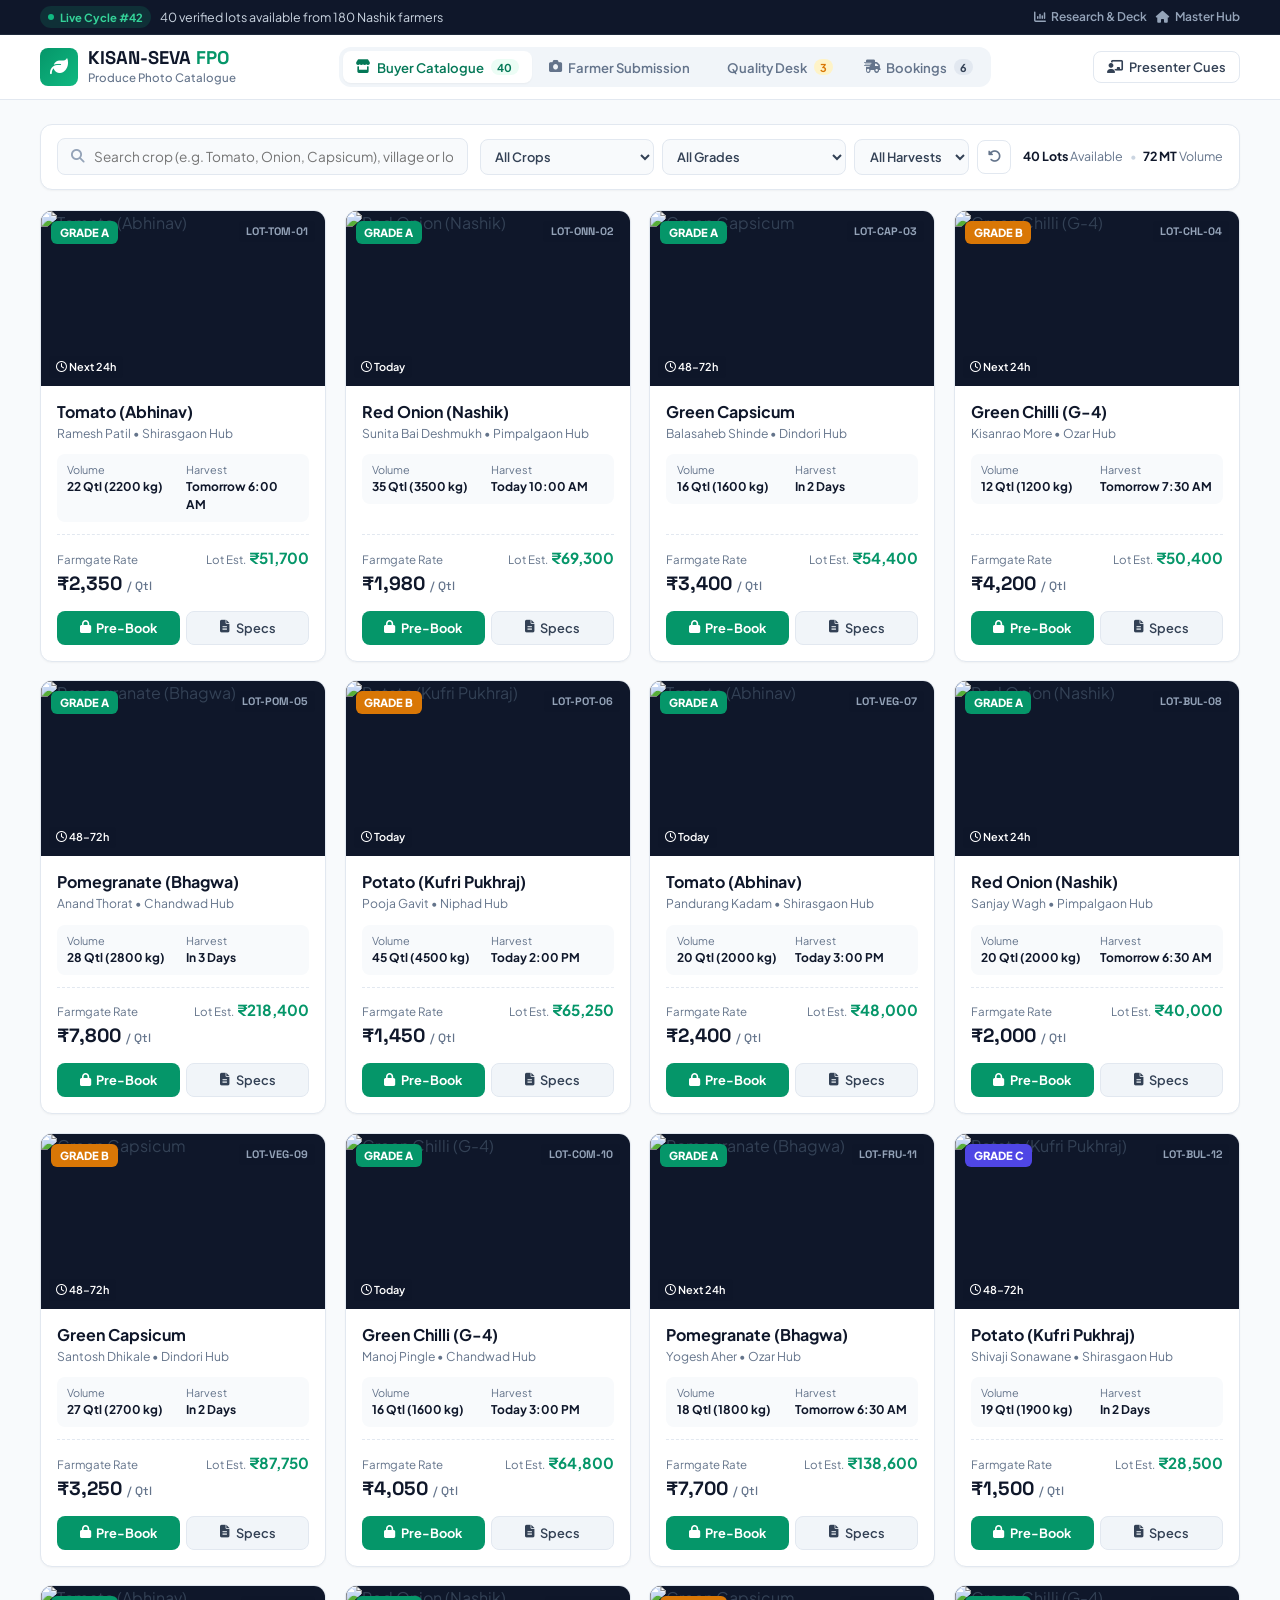
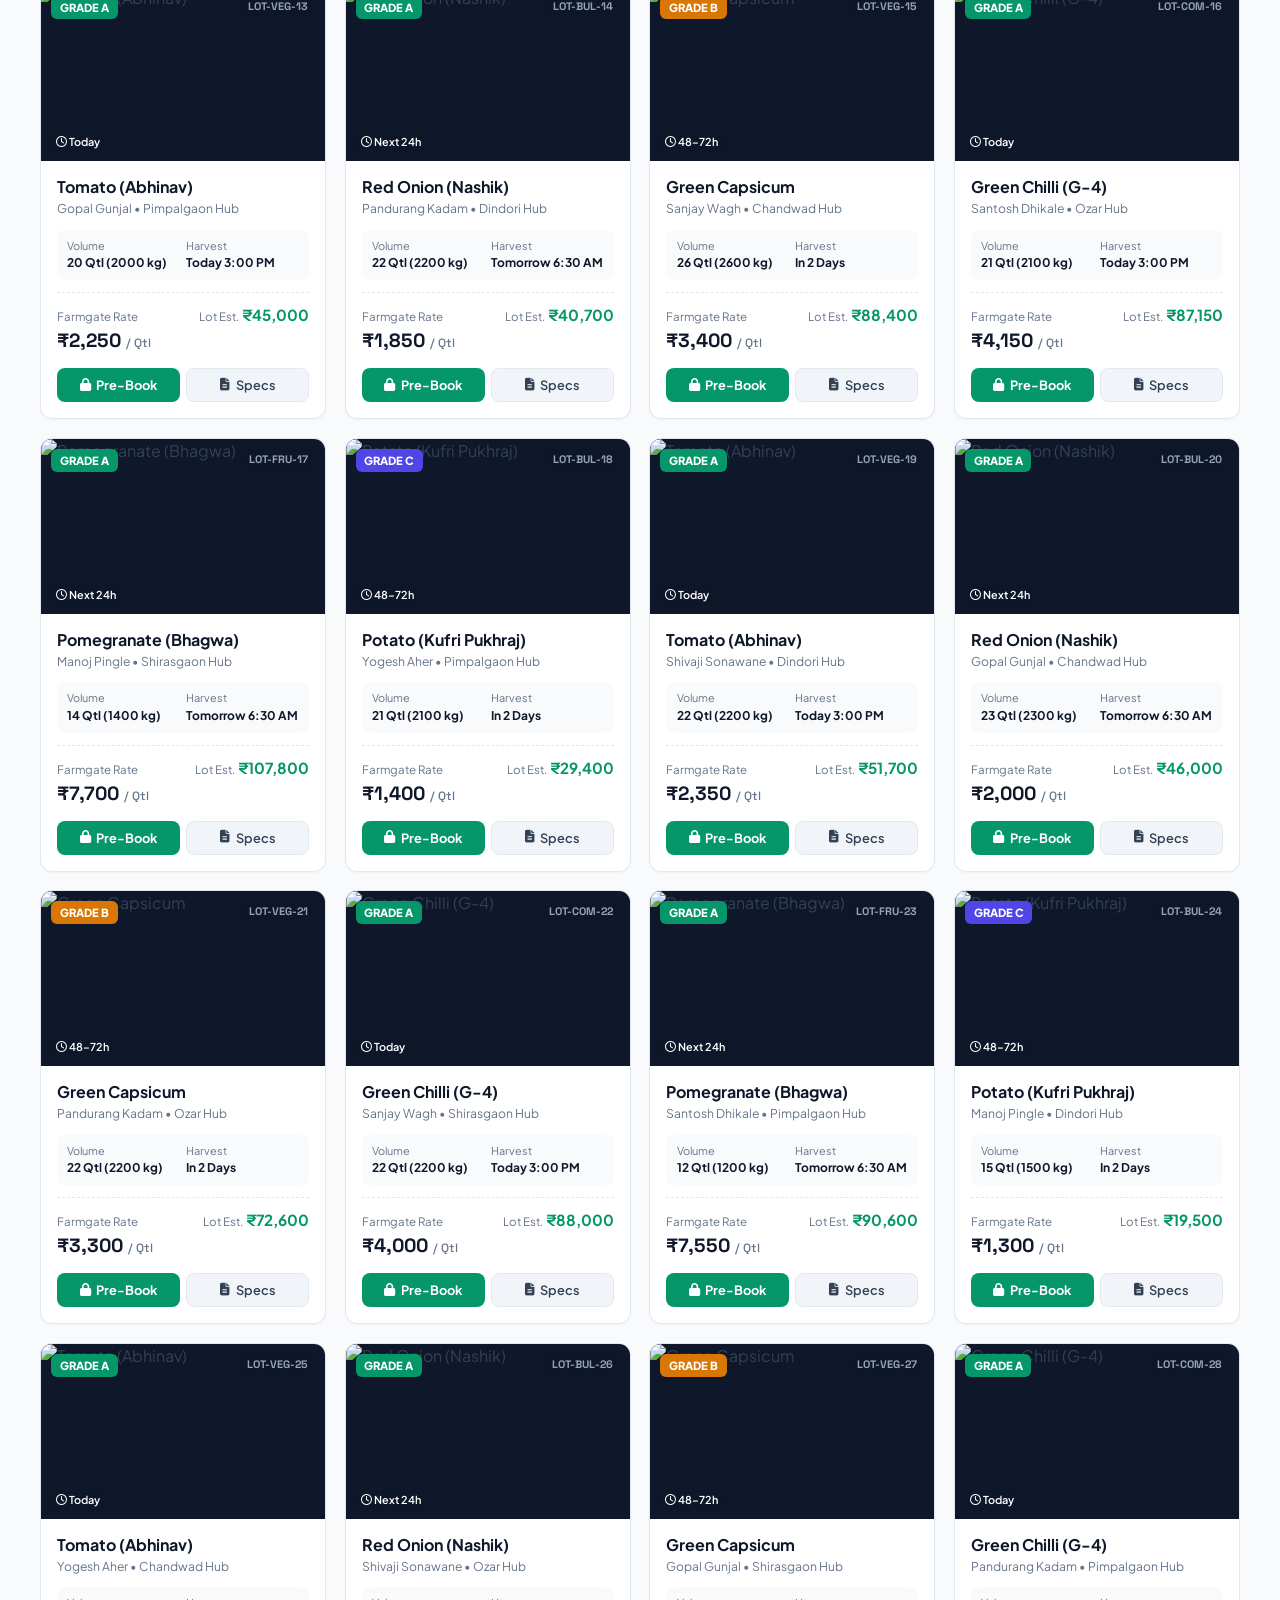
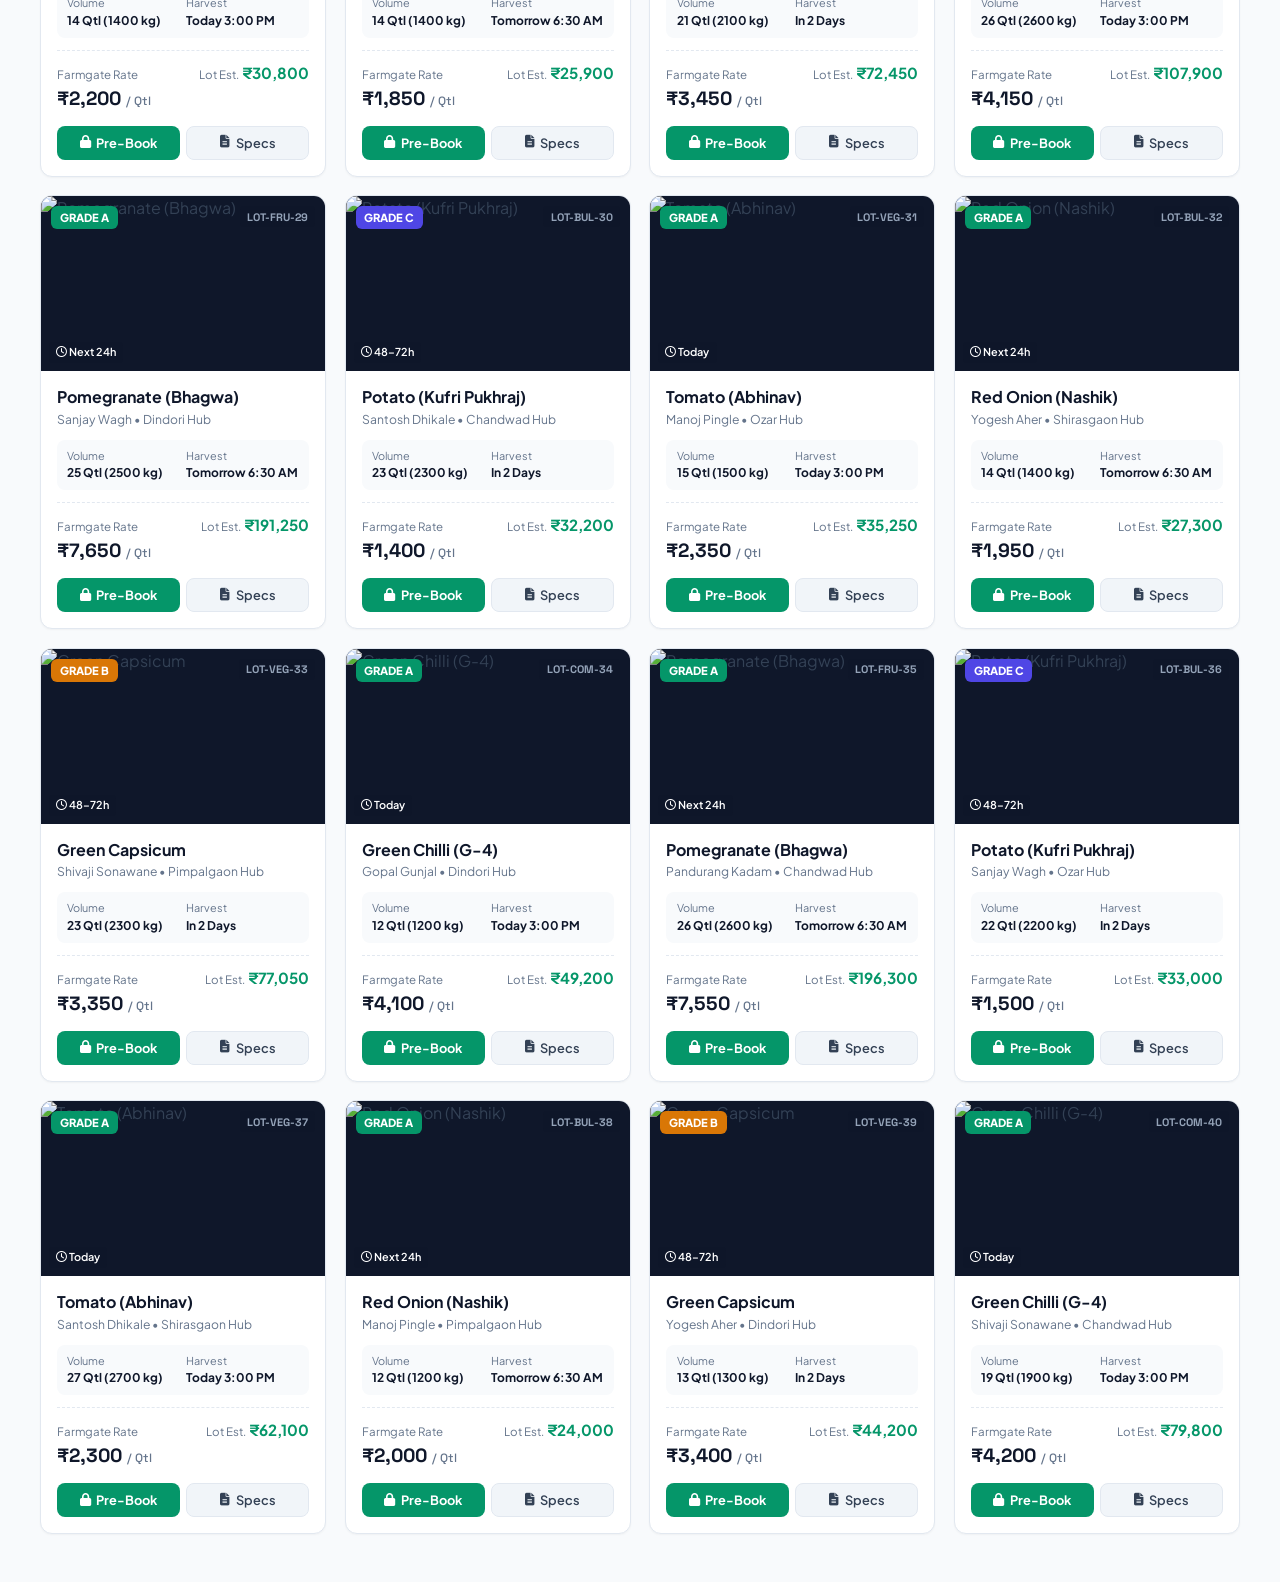
==== commit 5e3deff8: "refactor(ui): streamline UI, declutter layout, and enhance executive 6-slide presentation deck - De-" ====
--- a/demo/index.html
+++ b/demo/index.html
@@ -3,437 +3,343 @@
 <head>
   <meta charset="UTF-8">
   <meta name="viewport" content="width=device-width, initial-scale=1.0">
-  <title>KISAN-SEVA FPO • Farm Produce Photo Catalogue Prototype</title>
-  <meta name="description" content="Interactive prototype for Case Study 51: Farm Produce Photo Catalogue connecting 180 smallholder farmers with institutional B2B buyers.">
+  <title>KISAN-SEVA • Farm Produce Photo Catalogue</title>
+  <meta name="description" content="Clean, verified pre-harvest produce catalogue connecting 180 smallholders with institutional B2B buyers.">
   <link rel="preconnect" href="https://fonts.googleapis.com">
   <link rel="preconnect" href="https://fonts.gstatic.com" crossorigin>
-  <link href="https://fonts.googleapis.com/css2?family=Plus+Jakarta+Sans:wght@300;400;500;600;700;800&family=Space+Grotesk:wght@500;700&display=swap" rel="stylesheet">
+  <link href="https://fonts.googleapis.com/css2?family=Plus+Jakarta+Sans:wght@400;500;600;700;800&family=Space+Grotesk:wght@600;700&display=swap" rel="stylesheet">
   <link rel="stylesheet" href="https://cdnjs.cloudflare.com/ajax/libs/font-awesome/6.4.0/css/all.min.css">
   <link rel="stylesheet" href="styles.css">
 </head>
 <body>
 
-  <!-- Top Announcement Bar -->
-  <aside aria-label="Announcement" class="announcement-bar">
-    <div class="container bar-content">
-      <span class="badge-live"><span class="pulse-dot"></span> LIVE CATALOGUE CYCLE #42</span>
-      <span>Aggregating 40 Harvest Batches from 180 Registered Farmers across 3 Village Hubs</span>
-      <div class="bar-links">
-        <a href="../research/index.html" class="nav-pill" target="_blank"><i class="fa-solid fa-book-open"></i> View Research & Business Report</a>
-        <a href="../index.html" class="nav-pill"><i class="fa-solid fa-arrow-left"></i> Master Hub</a>
+  <!-- Minimal Top Bar -->
+  <aside aria-label="Announcement" class="top-ticker">
+    <div class="container ticker-flex">
+      <div class="ticker-left">
+        <span class="live-pill"><span class="dot"></span> Live Cycle #42</span>
+        <span class="ticker-msg">40 verified lots available from 180 Nashik farmers</span>
+      </div>
+      <div class="ticker-actions">
+        <a href="../research/index.html" class="ticker-link"><i class="fa-solid fa-chart-column"></i> Research & Deck</a>
+        <a href="../index.html" class="ticker-link"><i class="fa-solid fa-house"></i> Master Hub</a>
       </div>
     </div>
   </aside>
 
-  <!-- Main Navigation Header -->
-  <header class="main-header">
-    <div class="container header-container">
+  <!-- Modern Clean Header -->
+  <header class="app-header">
+    <div class="container header-content">
       <div class="brand">
-        <div class="brand-logo">
-          <i class="fa-solid fa-leaf"></i>
-        </div>
-        <div class="brand-text">
-          <h1>KISAN-SEVA <span>FPO</span></h1>
-          <p>Verified Farm Produce Photo Catalogue • 180 Member Smallholders</p>
-        </div>
-      </div>
-
-      <nav class="nav-tabs" id="appTabs" aria-label="Main Prototype Views">
-        <button class="tab-btn active" data-tab="buyer-catalog">
-          <i class="fa-solid fa-store"></i> Buyer Catalogue <span class="badge-count" id="catalogCountBadge">40</span>
+        <div class="brand-badge"><i class="fa-solid fa-leaf"></i></div>
+        <div>
+          <h2>KISAN-SEVA <span>FPO</span></h2>
+          <span class="brand-sub">Produce Photo Catalogue</span>
+        </div>
+      </div>
+
+      <!-- Clean Tab Switcher -->
+      <nav class="nav-segment" aria-label="Views">
+        <button class="seg-btn active" data-tab="buyer-catalog">
+          <i class="fa-solid fa-store"></i> Buyer Catalogue
+          <span class="badge" id="catalogCountBadge">40</span>
         </button>
-        <button class="tab-btn" data-tab="farmer-submit">
+        <button class="seg-btn" data-tab="farmer-submit">
           <i class="fa-solid fa-camera"></i> Farmer Submission
         </button>
-        <button class="tab-btn" data-tab="admin-qc">
-          <i class="fa-solid fa-shield-check"></i> FPO Quality Verification <span class="badge-pending" id="pendingCountBadge">3</span>
+        <button class="seg-btn" data-tab="admin-qc">
+          <i class="fa-solid fa-shield-check"></i> Quality Desk
+          <span class="badge badge-amber" id="pendingCountBadge">3</span>
         </button>
-        <button class="tab-btn" data-tab="orders-escrow">
-          <i class="fa-solid fa-truck-ramp-box"></i> Bookings & Escrow <span class="badge-count" id="ordersCountBadge">6</span>
+        <button class="seg-btn" data-tab="orders-escrow">
+          <i class="fa-solid fa-truck-fast"></i> Bookings
+          <span class="badge" id="ordersCountBadge">6</span>
         </button>
       </nav>
 
-      <div class="header-actions">
-        <button class="btn-guide" id="toggleDemoGuide" title="Presentation Guide for 5-15 min demo">
-          <i class="fa-solid fa-chalkboard-user"></i> Presenter Guide
-        </button>
-      </div>
+      <button class="btn-demo-helper" id="toggleDemoGuide" title="Presenter Talking Cues">
+        <i class="fa-solid fa-chalkboard-user"></i> Presenter Cues
+      </button>
     </div>
   </header>
 
-  <!-- Interactive Presentation Mode Floating Drawer -->
-  <aside class="presenter-drawer" id="presenterDrawer">
-    <div class="drawer-header">
-      <div class="drawer-title">
-        <i class="fa-solid fa-microphone-lines"></i>
-        <h4>5-to-15 Minute Presentation Guide</h4>
-      </div>
-      <button class="btn-close-drawer" id="closePresenterDrawer">&times;</button>
-    </div>
-    <div class="drawer-body">
-      <div class="demo-step active-step" data-target="buyer-catalog">
-        <span class="step-num">Step 1 (2 Mins)</span>
-        <h5>Show Buyer Catalogue</h5>
-        <p>Demonstrate how B2B procurement managers view 40 weekly listings 72h pre-harvest with Grade badges (A/B/C), verified photos, harvest countdown, and farmgate pricing.</p>
-      </div>
-      <div class="demo-step" data-target="buyer-catalog">
-        <span class="step-num">Step 2 (2 Mins)</span>
-        <h5>Simulate Pre-Harvest Booking & WhatsApp RFQ</h5>
-        <p>Click "Pre-Book Batch" on any lot. Show how the digital purchase order locks price and generates instant WhatsApp order notification.</p>
-      </div>
-      <div class="demo-step" data-target="farmer-submit">
-        <span class="step-num">Step 3 (3 Mins)</span>
-        <h5>Demonstrate Farmer Photo Submission</h5>
-        <p>Switch to Farmer Submission. Show the 3-photo standardization framework with calibration card, crop details, and batch logging.</p>
-      </div>
-      <div class="demo-step" data-target="admin-qc">
-        <span class="step-num">Step 4 (3 Mins)</span>
-        <h5>FPO Quality Assurance & Data Accuracy Gate</h5>
-        <p>Show the FPO Admin dashboard. Explain how scouts inspect photos, assign AGMARK grades, and approve lots to guarantee >96% information accuracy.</p>
-      </div>
-      <div class="demo-step" data-target="orders-escrow">
-        <span class="step-num">Step 5 (2 Mins)</span>
-        <h5>Supply Chain Dispatch & T+24h UPI Settlement</h5>
-        <p>Show the digital Goods Received Note (GRN) and automated T+24h bank settlement guaranteeing farmers receive +25.8% more than APMC mandis.</p>
+  <!-- Floating Presenter Slide-out Drawer -->
+  <aside class="presenter-flyout" id="presenterDrawer">
+    <div class="flyout-head">
+      <h4><i class="fa-solid fa-microphone-lines text-emerald"></i> 5-Min Demo Cues</h4>
+      <button class="close-flyout" id="closePresenterDrawer">&times;</button>
+    </div>
+    <div class="flyout-body">
+      <div class="cue-card" data-target="buyer-catalog">
+        <span class="cue-step">Step 1 • Catalogue</span>
+        <h6>Explore 40 Lots</h6>
+        <p>Show how buyers filter by Grade A and 24h harvest without mandi friction.</p>
+      </div>
+      <div class="cue-card" data-target="buyer-catalog">
+        <span class="cue-step">Step 2 • Pre-Book</span>
+        <h6>Lock Pre-Harvest PO</h6>
+        <p>Click "Pre-Book" to demo instant WhatsApp RFQ & locked farmgate rate.</p>
+      </div>
+      <div class="cue-card" data-target="farmer-submit">
+        <span class="cue-step">Step 3 • Ingestion</span>
+        <h6>3-Photo Standard</h6>
+        <p>Click auto-fill to show standardized scale calibration checklist.</p>
+      </div>
+      <div class="cue-card" data-target="admin-qc">
+        <span class="cue-step">Step 4 • Quality Gate</span>
+        <h6>FPO Audit (>96% SLA)</h6>
+        <p>Click "Approve & Publish" to show how reviewed lots go live instantly.</p>
+      </div>
+      <div class="cue-card" data-target="orders-escrow">
+        <span class="cue-step">Step 5 • Payout</span>
+        <h6>T+24h Settlement</h6>
+        <p>Show GRN inspection and automated UPI transfer to farmer (+25.8% uplift).</p>
       </div>
     </div>
   </aside>
 
-  <!-- Main Application Body -->
-  <main class="main-content container">
-
-    <!-- ==================== TAB 1: BUYER CATALOGUE ==================== -->
+  <!-- Main Content Space -->
+  <main class="container page-body">
+
+    <!-- ================= VIEW 1: BUYER CATALOGUE ================= -->
     <section class="tab-pane active" id="buyer-catalog">
-      <!-- Search, Stats & Filter Controls -->
-      <div class="catalogue-controls-card">
-        <div class="stats-ribbon">
-          <div class="stat-item">
-            <span class="stat-label">Active Listings</span>
-            <span class="stat-value" id="statActiveListings">40 Lots</span>
-          </div>
-          <div class="stat-item">
-            <span class="stat-label">Total Volume Available</span>
-            <span class="stat-value text-emerald">72.4 MT</span>
-          </div>
-          <div class="stat-item">
-            <span class="stat-label">Harvest Window</span>
-            <span class="stat-value">Next 24 to 72 Hours</span>
-          </div>
-          <div class="stat-item">
-            <span class="stat-label">FPO Pre-Screening</span>
-            <span class="stat-value text-gold"><i class="fa-solid fa-circle-check"></i> 100% Inspected</span>
-          </div>
-        </div>
-
-        <div class="filter-bar">
-          <div class="search-box">
-            <i class="fa-solid fa-magnifying-glass"></i>
-            <input type="text" id="catalogueSearch" placeholder="Search crop (e.g. Tomato, Onion, Capsicum), farmer or village...">
-          </div>
-
-          <div class="filter-groups">
-            <div class="select-wrapper">
-              <label for="categoryFilter"><i class="fa-solid fa-filter"></i> Category:</label>
-              <select id="categoryFilter">
-                <option value="all">All Categories</option>
-                <option value="Vegetable">Vegetables (Solanaceous & Greens)</option>
-                <option value="Bulb & Root">Bulbs & Tubers (Onion, Potato)</option>
-                <option value="Fruit">Commercial Fruits</option>
-                <option value="Commercial">Spices & Flowers</option>
+      <!-- Concise Search & Filter Strip -->
+      <div class="filter-strip">
+        <div class="search-input-wrap">
+          <i class="fa-solid fa-magnifying-glass"></i>
+          <input type="text" id="catalogueSearch" placeholder="Search crop (e.g. Tomato, Onion, Capsicum), village or lot ID...">
+        </div>
+
+        <div class="filter-chips">
+          <select id="categoryFilter" class="chip-select">
+            <option value="all">All Crops</option>
+            <option value="Vegetable">Vegetables</option>
+            <option value="Bulb & Root">Bulbs (Onion, Potato)</option>
+            <option value="Fruit">Fruits</option>
+            <option value="Commercial">Commercial / Spices</option>
+          </select>
+
+          <select id="gradeFilter" class="chip-select">
+            <option value="all">All Grades</option>
+            <option value="Grade A">Grade A (Supermarket)</option>
+            <option value="Grade B">Grade B (HoReCa)</option>
+            <option value="Grade C">Grade C (Processing)</option>
+          </select>
+
+          <select id="harvestFilter" class="chip-select">
+            <option value="all">All Harvests</option>
+            <option value="today">Today</option>
+            <option value="24h">Next 24h</option>
+            <option value="48h">48–72h</option>
+          </select>
+
+          <button class="chip-reset" id="resetFiltersBtn" title="Reset filters">
+            <i class="fa-solid fa-rotate-left"></i>
+          </button>
+        </div>
+
+        <div class="catalog-summary-pill">
+          <span id="statActiveListings"><strong>40 Lots</strong> Available</span>
+          <span class="divider">•</span>
+          <span><strong>72 MT</strong> Volume</span>
+        </div>
+      </div>
+
+      <!-- Produce Grid -->
+      <div class="produce-grid" id="produceGrid">
+        <!-- Rendered via JS -->
+      </div>
+    </section>
+
+    <!-- ================= VIEW 2: FARMER SUBMISSION ================= -->
+    <section class="tab-pane" id="farmer-submit">
+      <div class="form-shell">
+        <div class="form-intro">
+          <div>
+            <h3>Pre-Harvest Lot Submission</h3>
+            <p class="sub-lead">Log crop details 72h ahead to lock institutional advance orders before harvest.</p>
+          </div>
+          <button type="button" class="btn-quick-fill" id="loadSamplePhotosBtn">
+            <i class="fa-solid fa-wand-magic-sparkles"></i> Auto-Fill Sample Lot
+          </button>
+        </div>
+
+        <form id="farmerSubmitForm">
+          <div class="form-row-3">
+            <div class="form-field">
+              <label for="farmerSelect">Member Farmer</label>
+              <select id="farmerSelect" required>
+                <option value="">Select registered farmer...</option>
+                <option value="Sunita Bai Deshmukh (Member #042 - Pimpalgaon)">Sunita Bai Deshmukh (#042 - Pimpalgaon)</option>
+                <option value="Ramesh Patil (Member #014 - Shirasgaon)">Ramesh Patil (#014 - Shirasgaon)</option>
+                <option value="Balasaheb Shinde (Member #078 - Dindori)">Balasaheb Shinde (#078 - Dindori)</option>
+                <option value="Kisanrao More (Member #103 - Ozar)">Kisanrao More (#103 - Ozar)</option>
+                <option value="Anand Thorat (Member #144 - Chandwad)">Anand Thorat (#144 - Chandwad)</option>
               </select>
             </div>
 
-            <div class="select-wrapper">
-              <label for="gradeFilter"><i class="fa-solid fa-award"></i> Grade:</label>
-              <select id="gradeFilter">
-                <option value="all">All Quality Grades</option>
-                <option value="Grade A">Grade A (Modern Retail / Premium)</option>
-                <option value="Grade B">Grade B (HoReCa / Cloud Kitchens)</option>
+            <div class="form-field">
+              <label for="cropSelect">Crop Variety</label>
+              <select id="cropSelect" required>
+                <option value="">Select crop...</option>
+                <option value="Tomato (Abhinav Hybrid)">Tomato (Abhinav Hybrid)</option>
+                <option value="Red Onion (Nashik Special)">Red Onion (Nashik Special)</option>
+                <option value="Green Capsicum (Indam 98)">Green Capsicum (Indam 98)</option>
+                <option value="Green Chilli (G-4)">Green Chilli (G-4)</option>
+                <option value="Pomegranate (Bhagwa)">Pomegranate (Bhagwa)</option>
+                <option value="Potato (Kufri Pukhraj)">Potato (Kufri Pukhraj)</option>
+              </select>
+            </div>
+
+            <div class="form-field">
+              <label for="targetGradeSelect">Claimed Grade</label>
+              <select id="targetGradeSelect" required>
+                <option value="Grade A">Grade A (Supermarket Premium)</option>
+                <option value="Grade B">Grade B (Culinary / HoReCa)</option>
                 <option value="Grade C">Grade C (Agro-Processing)</option>
               </select>
             </div>
-
-            <div class="select-wrapper">
-              <label for="harvestFilter"><i class="fa-solid fa-clock"></i> Harvest Window:</label>
-              <select id="harvestFilter">
-                <option value="all">All Harvest Dates</option>
-                <option value="today">Harvesting Today</option>
-                <option value="24h">Harvesting within 24 Hours</option>
-                <option value="48h">Harvesting within 48-72 Hours</option>
-              </select>
-            </div>
-
-            <button class="btn-reset" id="resetFiltersBtn" title="Reset all filters">
-              <i class="fa-solid fa-rotate-left"></i> Reset
-            </button>
-          </div>
-        </div>
-      </div>
-
-      <!-- Catalogue Produce Grid -->
-      <div class="catalogue-grid" id="produceGrid">
-        <!-- Rendered dynamically via JavaScript -->
+          </div>
+
+          <div class="form-row-3">
+            <div class="form-field">
+              <label for="quantityInput">Volume (Quintals)</label>
+              <input type="number" id="quantityInput" min="5" max="100" placeholder="e.g. 20" required>
+            </div>
+
+            <div class="form-field">
+              <label for="harvestDateInput">Scheduled Harvest</label>
+              <input type="date" id="harvestDateInput" required>
+            </div>
+
+            <div class="form-field">
+              <label for="expectedPriceInput">Floor Rate (₹ / Qtl)</label>
+              <input type="number" id="expectedPriceInput" min="800" max="8000" placeholder="e.g. 2350" required>
+            </div>
+          </div>
+
+          <!-- Standardized 3-Photo Upload Strip -->
+          <div class="photos-strip-box">
+            <div class="photos-strip-header">
+              <span class="strip-label"><i class="fa-solid fa-camera"></i> 3 Standard Photos Required</span>
+              <span class="strip-help">Canopy + Crate Lot + Cross-Section with Scale Card</span>
+            </div>
+
+            <div class="drop-tiles">
+              <div class="drop-tile" id="dropzone1">
+                <div class="tile-view" id="preview1">
+                  <i class="fa-solid fa-seedling"></i>
+                  <span>1. Crop Canopy</span>
+                </div>
+                <input type="file" accept="image/*" class="ghost-file" id="file1">
+              </div>
+
+              <div class="drop-tile" id="dropzone2">
+                <div class="tile-view" id="preview2">
+                  <i class="fa-solid fa-boxes-stacked"></i>
+                  <span>2. Sample Crate</span>
+                </div>
+                <input type="file" accept="image/*" class="ghost-file" id="file2">
+              </div>
+
+              <div class="drop-tile" id="dropzone3">
+                <div class="tile-view" id="preview3">
+                  <i class="fa-solid fa-ruler-combined"></i>
+                  <span>3. Scale Card Cut</span>
+                </div>
+                <input type="file" accept="image/*" class="ghost-file" id="file3">
+              </div>
+            </div>
+          </div>
+
+          <!-- Quick Checkmarks -->
+          <div class="checklist-row">
+            <label class="check-pill">
+              <input type="checkbox" id="chkScale" required>
+              <span>Scale strip visible in Photo 3</span>
+            </label>
+            <label class="check-pill">
+              <input type="checkbox" id="chkMoisture" required>
+              <span>Moisture / Brix tested</span>
+            </label>
+            <label class="check-pill">
+              <input type="checkbox" id="chkAcreage" required>
+              <span>Acreage verified</span>
+            </label>
+          </div>
+
+          <button type="submit" class="btn-submit-lot" id="submitListingBtn">
+            <i class="fa-solid fa-paper-plane"></i> Submit Lot to FPO Quality Desk
+          </button>
+        </form>
       </div>
     </section>
 
-    <!-- ==================== TAB 2: FARMER PHOTO SUBMISSION ==================== -->
-    <section class="tab-pane" id="farmer-submit">
-      <div class="form-layout">
-        <div class="form-card">
-          <div class="form-card-header">
-            <div class="header-icon"><i class="fa-solid fa-cloud-arrow-up"></i></div>
-            <div>
-              <h3>Farmer Harvest Listing & Photo Submission</h3>
-              <p>Log pre-harvest crop data 72 hours before cutting to secure institutional advance orders.</p>
-            </div>
-          </div>
-
-          <form id="farmerSubmitForm">
-            <div class="form-grid">
-              <div class="input-group">
-                <label for="farmerSelect">Registered Farmer Member (180 Total) *</label>
-                <select id="farmerSelect" required>
-                  <option value="">-- Select Farmer Member --</option>
-                  <option value="Ramesh Patil (Member #014 - Shirasgaon)">Ramesh Patil (Member #014 - Shirasgaon Cluster)</option>
-                  <option value="Sunita Bai Deshmukh (Member #042 - Pimpalgaon)">Sunita Bai Deshmukh (Member #042 - Pimpalgaon)</option>
-                  <option value="Balasaheb Shinde (Member #078 - Dindori)">Balasaheb Shinde (Member #078 - Dindori)</option>
-                  <option value="Kisanrao More (Member #103 - Ozar)">Kisanrao More (Member #103 - Ozar)</option>
-                  <option value="Anand Thorat (Member #144 - Chandwad)">Anand Thorat (Member #144 - Chandwad)</option>
-                  <option value="Pooja Gavit (Member #167 - Niphad)">Pooja Gavit (Member #167 - Niphad)</option>
-                </select>
-              </div>
-
-              <div class="input-group">
-                <label for="cropSelect">Crop Commodity *</label>
-                <select id="cropSelect" required>
-                  <option value="">-- Select Crop --</option>
-                  <option value="Tomato (Abhinav Hybrid)">Tomato (Abhinav Hybrid)</option>
-                  <option value="Red Onion (Nashik Special)">Red Onion (Nashik Special)</option>
-                  <option value="Green Capsicum (Indam 98)">Green Capsicum (Indam 98)</option>
-                  <option value="Green Chilli (G-4)">Green Chilli (G-4)</option>
-                  <option value="Pomegranate (Bhagwa)">Pomegranate (Bhagwa)</option>
-                  <option value="Potato (Kufri Pukhraj)">Potato (Kufri Pukhraj)</option>
-                  <option value="Marigold Flower (Orange Gold)">Marigold Flower (Orange Gold)</option>
-                  <option value="G9 Banana (Grand Naine)">G9 Banana (Grand Naine)</option>
-                </select>
-              </div>
-
-              <div class="input-group">
-                <label for="quantityInput">Estimated Harvest Quantity (Quintals) *</label>
-                <div class="unit-input">
-                  <input type="number" id="quantityInput" min="5" max="100" placeholder="e.g. 18" required>
-                  <span class="unit-tag">Quintals (100 kg)</span>
-                </div>
-                <small class="helper-text">1 Quintal = 100 kg. Expected average lot size: 15 to 25 quintals.</small>
-              </div>
-
-              <div class="input-group">
-                <label for="harvestDateInput">Scheduled Harvest Date *</label>
-                <input type="date" id="harvestDateInput" required>
-                <small class="helper-text">Must be 24 to 72 hours ahead of current date.</small>
-              </div>
-
-              <div class="input-group">
-                <label for="targetGradeSelect">Claimed Harvest Grade *</label>
-                <select id="targetGradeSelect" required>
-                  <option value="Grade A">Grade A (Uniform color >90%, zero blemish, supermarket retail)</option>
-                  <option value="Grade B">Grade B (Minor color variance, standard culinary quality, HoReCa)</option>
-                  <option value="Grade C">Grade C (Slight size variance, high pulp content, agro-processing)</option>
-                </select>
-              </div>
-
-              <div class="input-group">
-                <label for="expectedPriceInput">Expected Farmgate Floor Price (₹ / Quintal) *</label>
-                <div class="unit-input">
-                  <span class="unit-prefix">₹</span>
-                  <input type="number" id="expectedPriceInput" min="800" max="6000" placeholder="e.g. 2350" required>
-                  <span class="unit-tag">/ Quintal</span>
-                </div>
-              </div>
-            </div>
-
-            <!-- Standardized 3-Photo Upload Protocol -->
-            <div class="upload-section">
-              <div class="upload-header">
-                <h4><i class="fa-solid fa-camera-rotate"></i> Standardized 3-Photo Upload Protocol</h4>
-                <span class="badge-req">Mandatory for QC Approval</span>
-              </div>
-              <p class="upload-desc">To prevent "sight-unseen" buyer rejections, each listing requires 3 standardized photographs taken with the FPO calibrated reference card.</p>
-
-              <div class="photo-dropzones">
-                <div class="dropzone" id="dropzone1">
-                  <div class="dropzone-preview" id="preview1">
-                    <i class="fa-solid fa-seedling"></i>
-                    <span>Photo 1: Crop Canopy</span>
-                    <small>Maturity & field health</small>
-                  </div>
-                  <input type="file" accept="image/*" class="file-input" id="file1">
-                </div>
-
-                <div class="dropzone" id="dropzone2">
-                  <div class="dropzone-preview" id="preview2">
-                    <i class="fa-solid fa-boxes-stacked"></i>
-                    <span>Photo 2: Sample Crate</span>
-                    <small>Color & size uniformity</small>
-                  </div>
-                  <input type="file" accept="image/*" class="file-input" id="file2">
-                </div>
-
-                <div class="dropzone" id="dropzone3">
-                  <div class="dropzone-preview" id="preview3">
-                    <i class="fa-solid fa-ruler-combined"></i>
-                    <span>Photo 3: Calibrated Cross-Section</span>
-                    <small>With official scale strip</small>
-                  </div>
-                  <input type="file" accept="image/*" class="file-input" id="file3">
-                </div>
-              </div>
-
-              <!-- Quick Demo Image Prefill Button -->
-              <div class="sample-image-picker">
-                <span>Or load sample field photos for quick demonstration:</span>
-                <button type="button" class="btn-pill-sample" id="loadSamplePhotosBtn">
-                  <i class="fa-solid fa-wand-magic-sparkles"></i> Auto-Populate Standard Photos & Data
-                </button>
-              </div>
-            </div>
-
-            <!-- Quality Check Protocol Checklist -->
-            <div class="qc-checklist">
-              <h5><i class="fa-solid fa-list-check"></i> Field Scout Verification Checklist</h5>
-              <label class="check-item">
-                <input type="checkbox" id="chkScale" required>
-                <span>FPO official color & size calibration scale was included in Photo 3.</span>
-              </label>
-              <label class="check-item">
-                <input type="checkbox" id="chkMoisture" required>
-                <span>Produce moisture & firmness verified using digital refractometer/tester.</span>
-              </label>
-              <label class="check-item">
-                <input type="checkbox" id="chkAcreage" required>
-                <span>Harvest quantity is verified against registered member land acreage (prevents trader pass-through).</span>
-              </label>
-            </div>
-
-            <div class="form-actions">
-              <button type="submit" class="btn-primary-large" id="submitListingBtn">
-                <i class="fa-solid fa-paper-plane"></i> Submit to FPO Quality Lead for Audit
-              </button>
-            </div>
-          </form>
-        </div>
-
-        <!-- Sidebar Guidelines -->
-        <div class="form-guidelines">
-          <div class="guide-box">
-            <h4><i class="fa-solid fa-circle-info"></i> Why Standardized Photos Matter</h4>
-            <p>Traditional mandi brokers exploit "sight-unseen" doubts to impose a 15–30% price cut on farmers. High-resolution calibrated photos allow corporate buyers to confirm produce specs 72 hours before harvest.</p>
-          </div>
-
-          <div class="guide-box">
-            <h4><i class="fa-solid fa-scale-balanced"></i> AGMARK Grading Benchmarks</h4>
-            <ul>
-              <li><strong>Grade A:</strong> Maximum 2% superficial defect, uniform size diameter, optimal sugar/firmness balance.</li>
-              <li><strong>Grade B:</strong> 2% to 6% cosmetic surface blemishes, completely sound internal pulp.</li>
-              <li><strong>Grade C:</strong> Cosmetic variation / non-uniform sizes, 100% edible pulp for purees & processing.</li>
-            </ul>
-          </div>
-
-          <div class="guide-box highlight">
-            <h4><i class="fa-solid fa-bolt"></i> Weekly Ingestion SLA</h4>
-            <p>The FPO operations team reviews all submissions within <strong>4 hours</strong>. Approved lots automatically broadcast to 120+ verified B2B buyers every Monday & Thursday at 7:00 AM.</p>
-          </div>
-        </div>
+    <!-- ================= VIEW 3: FPO QUALITY AUDIT ================= -->
+    <section class="tab-pane" id="admin-qc">
+      <div class="desk-header">
+        <div>
+          <h3>Quality Verification Desk</h3>
+          <p class="sub-lead">Auditing field photos and calibration standards to ensure &gt;96% catalogue accuracy.</p>
+        </div>
+        <div class="desk-stats">
+          <div class="desk-stat-item">
+            <span class="val" id="pendingReviewCount">3</span>
+            <span class="lbl">Pending</span>
+          </div>
+          <div class="desk-stat-item">
+            <span class="val text-emerald" id="approvedTodayCount">37</span>
+            <span class="lbl">Published</span>
+          </div>
+          <div class="desk-stat-item">
+            <span class="val text-emerald">97.4%</span>
+            <span class="lbl">Accuracy</span>
+          </div>
+        </div>
+      </div>
+
+      <div class="pending-list" id="pendingLotsContainer">
+        <!-- Rendered via JS -->
       </div>
     </section>
 
-    <!-- ==================== TAB 3: FPO QUALITY AUDIT & ADMIN HUB ==================== -->
-    <section class="tab-pane" id="admin-qc">
-      <div class="admin-header-card">
-        <div class="admin-title">
-          <div class="admin-avatar"><i class="fa-solid fa-user-check"></i></div>
-          <div>
-            <h3>FPO Quality Lead & Data Verification Desk</h3>
-            <p>Enforcing information accuracy across all 40 weekly catalogue entries to eliminate buyer rejection risks.</p>
-          </div>
-        </div>
-        <div class="admin-stats">
-          <div class="admin-stat">
-            <span class="num" id="pendingReviewCount">3</span>
-            <span class="lbl">Pending Review</span>
-          </div>
-          <div class="admin-stat">
-            <span class="num text-emerald" id="approvedTodayCount">37</span>
-            <span class="lbl">Live in Catalogue</span>
-          </div>
-          <div class="admin-stat">
-            <span class="num text-gold">97.4%</span>
-            <span class="lbl">Historical Accuracy</span>
-          </div>
-        </div>
-      </div>
-
-      <!-- Pending Verification Table / Cards -->
-      <div class="review-container">
-        <div class="review-list-header">
-          <h4>Submissions Awaiting Quality Sign-Off</h4>
-          <span class="sub-caption">Each lot must be verified against registered acreage, photographic clarity, and AGMARK tolerances before going live.</span>
-        </div>
-
-        <div class="pending-lots-grid" id="pendingLotsContainer">
-          <!-- Populated dynamically via JavaScript -->
-        </div>
-      </div>
-    </section>
-
-    <!-- ==================== TAB 4: BOOKINGS & ESCROW SETTLEMENT ==================== -->
+    <!-- ================= VIEW 4: BOOKINGS & ESCROW ================= -->
     <section class="tab-pane" id="orders-escrow">
-      <div class="orders-header-card">
-        <div class="orders-title">
-          <div class="orders-avatar"><i class="fa-solid fa-handshake"></i></div>
-          <div>
-            <h3>Institutional Pre-Bookings & T+24h Settlement Ledger</h3>
-            <p>Direct farmgate-to-hub supply chain tracking with transparent financial reconciliation.</p>
-          </div>
-        </div>
-        <div class="orders-summary-metrics">
-          <div class="summary-metric">
-            <span class="val">₹4,82,600</span>
-            <span class="lbl">Escrow Held Today</span>
-          </div>
-          <div class="summary-metric">
-            <span class="val text-emerald">₹15,84,000</span>
-            <span class="lbl">Weekly GMV Volume</span>
-          </div>
-          <div class="summary-metric">
-            <span class="val text-blue">100%</span>
-            <span class="lbl">T+24h Payout Track</span>
-          </div>
-        </div>
-      </div>
-
-      <div class="table-card">
-        <div class="table-header">
-          <h4>Active Purchase Orders & Pre-Harvest Allocations</h4>
-          <button class="btn-refresh" id="refreshOrdersBtn"><i class="fa-solid fa-arrows-rotate"></i> Refresh Ledger</button>
-        </div>
+      <div class="desk-header">
+        <div>
+          <h3>Advance Orders & Settlement Ledger</h3>
+          <p class="sub-lead">Tracking pre-harvest POs, dispatch milk-runs, and T+24h farmer UPI transfers.</p>
+        </div>
+        <div class="desk-stats">
+          <div class="desk-stat-item">
+            <span class="val text-emerald">₹15.84L</span>
+            <span class="lbl">Weekly Volume</span>
+          </div>
+          <div class="desk-stat-item">
+            <span class="val">100%</span>
+            <span class="lbl">T+24h Track</span>
+          </div>
+        </div>
+      </div>
+
+      <div class="ledger-card">
         <div class="table-responsive">
-          <table class="data-table" id="ordersTable">
+          <table class="clean-table" id="ordersTable">
             <thead>
               <tr>
-                <th>Order / Batch ID</th>
-                <th>Buyer Organization</th>
+                <th>Order / Lot</th>
+                <th>Buyer</th>
                 <th>Crop & Grade</th>
                 <th>Volume</th>
-                <th>Locked Farmgate Price</th>
+                <th>Rate / Qtl</th>
                 <th>Total Value</th>
-                <th>Supply Status</th>
-                <th>Farmer Settlement</th>
+                <th>Status</th>
+                <th>Settlement</th>
                 <th>Action</th>
               </tr>
             </thead>
             <tbody id="ordersTableBody">
-              <!-- Rendered dynamically -->
+              <!-- Rendered via JS -->
             </tbody>
           </table>
         </div>
@@ -442,71 +348,70 @@
 
   </main>
 
-  <!-- ==================== MODALS ==================== -->
-
-  <!-- Modal 1: Buyer Pre-Booking & RFQ Modal -->
-  <div class="modal-overlay" id="bookingModal">
-    <div class="modal-dialog">
-      <div class="modal-header">
-        <div class="modal-title">
-          <i class="fa-solid fa-basket-shopping text-emerald"></i>
-          <h3 id="modalProduceTitle">Pre-Book Harvest Batch</h3>
-        </div>
-        <button class="modal-close" id="closeBookingModal">&times;</button>
-      </div>
-      <div class="modal-body">
-        <div class="modal-batch-preview" id="modalBatchPreview">
-          <!-- Populated dynamically -->
+  <!-- ================= MODALS ================= -->
+
+  <!-- Modal 1: Pre-Booking & RFQ -->
+  <div class="modal-backdrop" id="bookingModal">
+    <div class="modal-box">
+      <div class="modal-head">
+        <h4 id="modalProduceTitle">Pre-Book Harvest Batch</h4>
+        <button class="modal-x" id="closeBookingModal">&times;</button>
+      </div>
+
+      <div class="modal-scroll">
+        <div class="mini-lot-card" id="modalBatchPreview">
+          <!-- Injected via JS -->
         </div>
 
         <form id="preBookingForm">
-          <div class="input-group">
-            <label for="buyerOrgInput">Buyer Organization / Company Name *</label>
-            <input type="text" id="buyerOrgInput" placeholder="e.g. FreshMart Hypermarkets Ltd. / Zepto Dark Store Hub #4" required>
-          </div>
-
-          <div class="input-group">
-            <label for="buyerContactInput">Procurement Manager Phone / WhatsApp *</label>
-            <input type="tel" id="buyerContactInput" placeholder="+91 98230 XXXXX" required>
+          <div class="form-field">
+            <label for="buyerOrgInput">Buyer Organization</label>
+            <input type="text" id="buyerOrgInput" placeholder="e.g. FreshMart Hypermarkets / Zepto Hub" required>
           </div>
 
           <div class="form-row-2">
-            <div class="input-group">
-              <label for="orderQtyInput">Booking Quantity (Quintals) *</label>
+            <div class="form-field">
+              <label for="buyerContactInput">WhatsApp Contact</label>
+              <input type="tel" id="buyerContactInput" placeholder="+91 98230 XXXXX" required>
+            </div>
+            <div class="form-field">
+              <label for="orderQtyInput">Quantity (Quintals)</label>
               <input type="number" id="orderQtyInput" min="5" required>
             </div>
-            <div class="input-group">
-              <label for="deliveryHubSelect">Destination Hub *</label>
-              <select id="deliveryHubSelect" required>
-                <option value="Navi Mumbai Central DC">Navi Mumbai Central DC</option>
-                <option value="Pune Chakan Distribution Hub">Pune Chakan Distribution Hub</option>
-                <option value="Nashik Local Processing Center">Nashik Local Processing Center</option>
-                <option value="Thane Quick-Commerce Cluster">Thane Quick-Commerce Cluster</option>
-              </select>
-            </div>
-          </div>
-
-          <div class="price-breakdown-box">
-            <div class="price-line">
-              <span>Farmgate Agreed Price:</span>
-              <span id="calcBasePrice">₹2,350 / Qtl</span>
-            </div>
-            <div class="price-line">
-              <span>FPO Facilitation & Crating (3.5% + Handling):</span>
+          </div>
+
+          <div class="form-field">
+            <label for="deliveryHubSelect">Destination Hub</label>
+            <select id="deliveryHubSelect" required>
+              <option value="Navi Mumbai Central DC">Navi Mumbai Central DC</option>
+              <option value="Pune Chakan Distribution Hub">Pune Chakan Hub</option>
+              <option value="Nashik Local Processing Center">Nashik Local Processing Center</option>
+              <option value="Thane Dark Store Cluster">Thane Dark Store Cluster</option>
+            </select>
+          </div>
+
+          <!-- Price Calculation Pill -->
+          <div class="price-pill-box">
+            <div class="p-row">
+              <span>Farmgate Rate:</span>
+              <strong id="calcBasePrice">₹2,350 / Qtl</strong>
+            </div>
+            <div class="p-row">
+              <span>FPO Facilitation (3.5% + handling):</span>
               <span id="calcFpoFee">₹105 / Qtl</span>
             </div>
-            <div class="price-line total">
-              <span>Estimated Landed Total:</span>
-              <span class="text-emerald" id="calcTotalPrice">₹49,100</span>
-            </div>
-          </div>
-
-          <div class="modal-actions">
-            <button type="button" class="btn-whatsapp" id="btnSendWhatsappRfq">
-              <i class="fa-brands fa-whatsapp"></i> Generate WhatsApp RFQ Message
+            <div class="p-row total-row">
+              <span>Estimated Total:</span>
+              <strong class="text-emerald" id="calcTotalPrice">₹51,700</strong>
+            </div>
+          </div>
+
+          <div class="modal-actions-grid">
+            <button type="button" class="btn-wa-action" id="btnSendWhatsappRfq">
+              <i class="fa-brands fa-whatsapp"></i> WhatsApp RFQ
             </button>
-            <button type="submit" class="btn-confirm-booking">
-              <i class="fa-solid fa-lock"></i> Lock Advance Booking & Issue PO
+            <button type="submit" class="btn-lock-action">
+              <i class="fa-solid fa-lock"></i> Lock Advance PO
             </button>
           </div>
         </form>
@@ -514,60 +419,35 @@
     </div>
   </div>
 
-  <!-- Modal 2: Quality Spec Sheet & Full Photo Inspector -->
-  <div class="modal-overlay" id="specModal">
-    <div class="modal-dialog modal-large">
-      <div class="modal-header">
-        <div class="modal-title">
-          <i class="fa-solid fa-certificate text-gold"></i>
-          <h3 id="specTitle">Lot Quality Certificate & Field Spec Sheet</h3>
-        </div>
-        <button class="modal-close" id="closeSpecModal">&times;</button>
-      </div>
-      <div class="modal-body" id="specModalBody">
-        <!-- Rendered dynamically -->
+  <!-- Modal 2: Quality Spec Modal -->
+  <div class="modal-backdrop" id="specModal">
+    <div class="modal-box modal-wide">
+      <div class="modal-head">
+        <h4 id="specTitle">Inspection Certificate & Specs</h4>
+        <button class="modal-x" id="closeSpecModal">&times;</button>
+      </div>
+      <div class="modal-scroll" id="specModalBody">
+        <!-- Injected via JS -->
       </div>
     </div>
   </div>
 
-  <!-- Modal 3: WhatsApp Share Simulator -->
-  <div class="modal-overlay" id="whatsappModal">
-    <div class="modal-dialog">
-      <div class="modal-header">
-        <div class="modal-title">
-          <i class="fa-brands fa-whatsapp text-emerald"></i>
-          <h3>WhatsApp Buyer Broadcast Simulation</h3>
-        </div>
-        <button class="modal-close" id="closeWhatsappModal">&times;</button>
-      </div>
-      <div class="modal-body">
-        <div class="whatsapp-chat-bubble" id="whatsappMessageContent">
-          <!-- Dynamic message content -->
-        </div>
-        <p class="modal-note"><i class="fa-solid fa-circle-info"></i> In real operations, this rich card is delivered via the Meta WhatsApp Cloud API directly to 120+ registered procurement managers every Monday & Thursday at 7:00 AM.</p>
-        <div class="modal-actions">
-          <button class="btn-primary" id="copyWhatsappBtn"><i class="fa-solid fa-copy"></i> Copy Message Text</button>
-        </div>
+  <!-- Modal 3: WhatsApp Preview -->
+  <div class="modal-backdrop" id="whatsappModal">
+    <div class="modal-box">
+      <div class="modal-head">
+        <h4><i class="fa-brands fa-whatsapp text-emerald"></i> WhatsApp RFQ Broadcast</h4>
+        <button class="modal-x" id="closeWhatsappModal">&times;</button>
+      </div>
+      <div class="modal-scroll">
+        <div class="wa-bubble" id="whatsappMessageContent"></div>
+        <button class="btn-copy-wa" id="copyWhatsappBtn"><i class="fa-solid fa-copy"></i> Copy RFQ Text</button>
       </div>
     </div>
   </div>
 
-  <!-- Toast Notification System -->
-  <div class="toast-container" id="toastContainer" aria-live="polite"></div>
-
-  <!-- Global Footer -->
-  <footer class="app-footer">
-    <div class="container footer-content">
-      <div class="footer-left">
-        <strong>KISAN-SEVA Farmer Producer Company Ltd.</strong>
-        <p>A B.Tech CSE (2026–30) Go-to-Market & Customer Operations Project • Case Study No. 51</p>
-      </div>
-      <div class="footer-right">
-        <a href="../research/index.html" class="footer-btn"><i class="fa-solid fa-file-invoice"></i> Research Portal & Business Report</a>
-        <a href="../index.html" class="footer-btn"><i class="fa-solid fa-house"></i> Master Hub</a>
-      </div>
-    </div>
-  </footer>
+  <!-- Minimal Toast -->
+  <div class="toast-hub" id="toastContainer" aria-live="polite"></div>
 
   <script src="app.js"></script>
 </body>
--- a/demo/styles.css
+++ b/demo/styles.css
@@ -2,25 +2,24 @@
   --primary: #059669;
   --primary-dark: #047857;
   --primary-light: #10b981;
-  --primary-subtle: #ecfdf5;
+  --primary-tint: #ecfdf5;
   --dark: #0f172a;
-  --dark-surface: #1e293b;
   --slate: #334155;
   --muted: #64748b;
-  --light-gray: #f8fafc;
   --border: #e2e8f0;
+  --border-light: #f1f5f9;
   --card-bg: #ffffff;
-  --gold: #d97706;
-  --gold-subtle: #fef3c7;
+  --amber: #d97706;
+  --amber-tint: #fef3c7;
   --blue: #2563eb;
-  --blue-subtle: #eff6ff;
+  --blue-tint: #eff6ff;
   --red: #dc2626;
-  --red-subtle: #fef2f2;
-  --shadow-sm: 0 1px 3px rgba(0,0,0,0.06), 0 1px 2px rgba(0,0,0,0.04);
-  --shadow-md: 0 4px 6px -1px rgba(0,0,0,0.07), 0 2px 4px -1px rgba(0,0,0,0.04);
-  --shadow-lg: 0 10px 15px -3px rgba(0,0,0,0.08), 0 4px 6px -2px rgba(0,0,0,0.04);
-  --radius-sm: 6px;
-  --radius-md: 10px;
+  --red-tint: #fef2f2;
+  --shadow-sm: 0 1px 2px rgba(0,0,0,0.04);
+  --shadow-md: 0 4px 12px rgba(0,0,0,0.05);
+  --shadow-lg: 0 12px 24px -4px rgba(0,0,0,0.08);
+  --radius-sm: 8px;
+  --radius-md: 12px;
   --radius-lg: 16px;
   --font: 'Plus Jakarta Sans', system-ui, -apple-system, sans-serif;
   --font-display: 'Space Grotesk', system-ui, sans-serif;
@@ -34,28 +33,28 @@
 
 body {
   font-family: var(--font);
-  background-color: #f1f5f9;
+  background-color: #f8fafc;
   color: var(--slate);
   line-height: 1.5;
   -webkit-font-smoothing: antialiased;
 }
 
 .container {
-  max-width: 1280px;
+  max-width: 1240px;
   margin: 0 auto;
   padding: 0 1.25rem;
 }
 
-/* Announcement Bar */
-.announcement-bar {
+/* Minimal Top Bar */
+.top-ticker {
   background: var(--dark);
   color: #94a3b8;
-  font-size: 0.8rem;
-  padding: 0.5rem 0;
-  border-bottom: 1px solid #334155;
-}
-
-.bar-content {
+  font-size: 0.78rem;
+  padding: 0.4rem 0;
+  border-bottom: 1px solid #1e293b;
+}
+
+.ticker-flex {
   display: flex;
   align-items: center;
   justify-content: space-between;
@@ -63,23 +62,27 @@
   gap: 0.5rem;
 }
 
-.badge-live {
-  display: inline-flex;
-  align-items: center;
-  gap: 0.4rem;
+.ticker-left {
+  display: flex;
+  align-items: center;
+  gap: 0.6rem;
+}
+
+.live-pill {
   background: rgba(16, 185, 129, 0.15);
   color: #34d399;
   font-weight: 700;
-  padding: 0.2rem 0.6rem;
+  padding: 0.15rem 0.5rem;
   border-radius: 9999px;
-  font-size: 0.72rem;
-  letter-spacing: 0.04em;
-  border: 1px solid rgba(16, 185, 129, 0.3);
-}
-
-.pulse-dot {
-  width: 7px;
-  height: 7px;
+  font-size: 0.7rem;
+  display: inline-flex;
+  align-items: center;
+  gap: 0.35rem;
+}
+
+.live-pill .dot {
+  width: 6px;
+  height: 6px;
   background-color: #10b981;
   border-radius: 50%;
   animation: pulse 1.8s infinite;
@@ -87,267 +90,255 @@
 
 @keyframes pulse {
   0% { transform: scale(0.95); opacity: 0.7; }
-  50% { transform: scale(1.3); opacity: 1; box-shadow: 0 0 8px #10b981; }
+  50% { transform: scale(1.3); opacity: 1; }
   100% { transform: scale(0.95); opacity: 0.7; }
 }
 
-.bar-links {
-  display: flex;
-  gap: 0.5rem;
-}
-
-.nav-pill {
-  color: #e2e8f0;
+.ticker-msg {
+  color: #cbd5e1;
+}
+
+.ticker-actions {
+  display: flex;
+  gap: 0.6rem;
+}
+
+.ticker-link {
+  color: #94a3b8;
   text-decoration: none;
-  background: rgba(255,255,255,0.08);
-  padding: 0.2rem 0.6rem;
-  border-radius: var(--radius-sm);
-  transition: all 0.2s;
+  font-weight: 600;
+  font-size: 0.75rem;
   display: inline-flex;
   align-items: center;
   gap: 0.3rem;
-}
-
-.nav-pill:hover {
-  background: rgba(255,255,255,0.2);
+  transition: color 0.15s;
+}
+
+.ticker-link:hover {
   color: #ffffff;
 }
 
-/* Main Header */
-.main-header {
+/* App Header */
+.app-header {
   background: #ffffff;
   border-bottom: 1px solid var(--border);
   position: sticky;
   top: 0;
-  z-index: 40;
-  box-shadow: var(--shadow-sm);
-}
-
-.header-container {
+  z-index: 30;
+}
+
+.header-content {
   display: flex;
   align-items: center;
   justify-content: space-between;
-  padding-top: 0.75rem;
-  padding-bottom: 0.75rem;
+  padding: 0.75rem 1.25rem;
   gap: 1rem;
 }
 
 .brand {
   display: flex;
   align-items: center;
-  gap: 0.75rem;
-}
-
-.brand-logo {
-  width: 44px;
-  height: 44px;
+  gap: 0.65rem;
+}
+
+.brand-badge {
+  width: 38px;
+  height: 38px;
   background: linear-gradient(135deg, #059669, #10b981);
   color: white;
-  border-radius: var(--radius-md);
+  border-radius: var(--radius-sm);
   display: flex;
   align-items: center;
   justify-content: center;
-  font-size: 1.4rem;
-  box-shadow: 0 4px 10px rgba(5, 150, 105, 0.25);
-}
-
-.brand-text h1 {
+  font-size: 1.15rem;
+}
+
+.brand h2 {
   font-family: var(--font-display);
-  font-size: 1.25rem;
+  font-size: 1.15rem;
   font-weight: 800;
   color: var(--dark);
-  letter-spacing: -0.02em;
   line-height: 1.1;
 }
 
-.brand-text h1 span {
+.brand h2 span {
   color: var(--primary);
 }
 
-.brand-text p {
-  font-size: 0.76rem;
+.brand-sub {
+  font-size: 0.72rem;
   color: var(--muted);
   font-weight: 500;
-}
-
-.nav-tabs {
-  display: flex;
-  gap: 0.35rem;
+  display: block;
+}
+
+/* Nav Segmented Controls */
+.nav-segment {
+  display: flex;
   background: #f1f5f9;
   padding: 0.25rem;
   border-radius: var(--radius-md);
-}
-
-.tab-btn {
+  gap: 0.2rem;
+}
+
+.seg-btn {
   background: transparent;
   border: none;
   font-family: var(--font);
-  font-size: 0.85rem;
+  font-size: 0.82rem;
   font-weight: 600;
   color: var(--muted);
-  padding: 0.5rem 0.85rem;
+  padding: 0.45rem 0.85rem;
   border-radius: var(--radius-sm);
   cursor: pointer;
   display: inline-flex;
   align-items: center;
-  gap: 0.45rem;
-  transition: all 0.2s ease;
-}
-
-.tab-btn:hover {
-  color: var(--dark);
-}
-
-.tab-btn.active {
+  gap: 0.4rem;
+  transition: all 0.15s;
+}
+
+.seg-btn:hover {
+  color: var(--dark);
+}
+
+.seg-btn.active {
   background: #ffffff;
   color: var(--primary-dark);
   box-shadow: var(--shadow-sm);
 }
 
-.badge-count {
+.seg-btn .badge {
   background: #e2e8f0;
   color: var(--slate);
   padding: 0.1rem 0.4rem;
   border-radius: 9999px;
-  font-size: 0.7rem;
-  font-weight: 700;
-}
-
-.tab-btn.active .badge-count {
-  background: var(--primary-subtle);
+  font-size: 0.68rem;
+  font-weight: 700;
+}
+
+.seg-btn.active .badge {
+  background: var(--primary-tint);
   color: var(--primary-dark);
 }
 
-.badge-pending {
-  background: var(--gold-subtle);
-  color: var(--gold);
-  padding: 0.1rem 0.4rem;
-  border-radius: 9999px;
-  font-size: 0.7rem;
-  font-weight: 700;
-}
-
-.btn-guide {
+.badge-amber {
+  background: var(--amber-tint) !important;
+  color: var(--amber) !important;
+}
+
+.btn-demo-helper {
+  background: #ffffff;
+  border: 1px solid var(--border);
+  color: var(--slate);
+  font-family: var(--font);
+  font-size: 0.8rem;
+  font-weight: 600;
+  padding: 0.45rem 0.8rem;
+  border-radius: var(--radius-sm);
+  cursor: pointer;
+  display: inline-flex;
+  align-items: center;
+  gap: 0.4rem;
+  transition: all 0.15s;
+}
+
+.btn-demo-helper:hover {
   background: #f8fafc;
-  border: 1px solid #cbd5e1;
-  color: var(--dark);
-  font-family: var(--font);
-  font-size: 0.82rem;
-  font-weight: 600;
-  padding: 0.5rem 0.85rem;
+  color: var(--dark);
+}
+
+/* Presenter Slide-out */
+.presenter-flyout {
+  position: fixed;
+  top: 85px;
+  right: 20px;
+  width: 310px;
+  background: #ffffff;
+  border: 1px solid var(--border);
   border-radius: var(--radius-md);
-  cursor: pointer;
-  display: inline-flex;
-  align-items: center;
-  gap: 0.4rem;
-  transition: all 0.2s;
-}
-
-.btn-guide:hover {
-  background: #e2e8f0;
-}
-
-/* Presenter Drawer (Side Help Modal) */
-.presenter-drawer {
-  position: fixed;
-  top: 100px;
-  right: 20px;
-  width: 330px;
-  background: #ffffff;
-  border-radius: var(--radius-lg);
   box-shadow: var(--shadow-lg);
-  border: 1px solid var(--border);
   z-index: 50;
   display: none;
   overflow: hidden;
-  animation: slideInRight 0.3s ease-out;
-}
-
-.presenter-drawer.open {
+  animation: flyIn 0.2s ease-out;
+}
+
+.presenter-flyout.open {
   display: block;
 }
 
-@keyframes slideInRight {
-  from { transform: translateX(30px); opacity: 0; }
+@keyframes flyIn {
+  from { transform: translateX(20px); opacity: 0; }
   to { transform: translateX(0); opacity: 1; }
 }
 
-.drawer-header {
+.flyout-head {
+  padding: 0.75rem 1rem;
   background: var(--dark);
   color: white;
-  padding: 0.85rem 1rem;
-  display: flex;
-  align-items: center;
+  display: flex;
   justify-content: space-between;
-}
-
-.drawer-title {
-  display: flex;
-  align-items: center;
-  gap: 0.5rem;
-}
-
-.drawer-title h4 {
-  font-size: 0.85rem;
-  font-weight: 700;
-}
-
-.btn-close-drawer {
+  align-items: center;
+}
+
+.flyout-head h4 {
+  font-size: 0.82rem;
+  font-weight: 700;
+}
+
+.close-flyout {
   background: transparent;
   border: none;
   color: #94a3b8;
   font-size: 1.25rem;
   cursor: pointer;
-  line-height: 1;
-}
-
-.drawer-body {
-  max-height: 480px;
+}
+
+.flyout-body {
+  padding: 0.65rem;
+  display: flex;
+  flex-direction: column;
+  gap: 0.5rem;
+  max-height: 420px;
   overflow-y: auto;
-  padding: 0.75rem;
-  display: flex;
-  flex-direction: column;
-  gap: 0.6rem;
-}
-
-.demo-step {
-  padding: 0.65rem;
+}
+
+.cue-card {
   background: #f8fafc;
   border-radius: var(--radius-sm);
+  padding: 0.6rem 0.75rem;
   border-left: 3px solid #cbd5e1;
   cursor: pointer;
-  transition: all 0.2s;
-}
-
-.demo-step:hover, .demo-step.active-step {
-  background: var(--primary-subtle);
+  transition: all 0.15s;
+}
+
+.cue-card:hover {
+  background: var(--primary-tint);
   border-left-color: var(--primary);
 }
 
-.step-num {
-  font-size: 0.68rem;
+.cue-step {
+  font-size: 0.65rem;
   font-weight: 800;
+  color: var(--primary);
   text-transform: uppercase;
-  color: var(--primary);
-  display: block;
-  margin-bottom: 0.15rem;
-}
-
-.demo-step h5 {
+}
+
+.cue-card h6 {
   font-size: 0.82rem;
   color: var(--dark);
-  margin-bottom: 0.2rem;
-}
-
-.demo-step p {
-  font-size: 0.73rem;
+  margin: 0.1rem 0 0.15rem;
+}
+
+.cue-card p {
+  font-size: 0.72rem;
   color: var(--muted);
   line-height: 1.35;
 }
 
-/* Main Content & Tabs */
-.main-content {
-  padding: 1.5rem 1.25rem 3.5rem;
+/* Page Body */
+.page-body {
+  padding: 1.5rem 1.25rem 3rem;
 }
 
 .tab-pane {
@@ -356,673 +347,480 @@
 
 .tab-pane.active {
   display: block;
-  animation: fadeIn 0.25s ease-out;
+  animation: fadeIn 0.2s ease-out;
 }
 
 @keyframes fadeIn {
-  from { opacity: 0; transform: translateY(4px); }
+  from { opacity: 0; transform: translateY(3px); }
   to { opacity: 1; transform: translateY(0); }
 }
 
-/* Catalogue Controls Card */
-.catalogue-controls-card {
-  background: #ffffff;
-  border-radius: var(--radius-lg);
-  padding: 1.25rem;
+/* Streamlined Filter Strip */
+.filter-strip {
+  background: #ffffff;
+  border: 1px solid var(--border);
+  border-radius: var(--radius-md);
+  padding: 0.85rem 1rem;
+  display: flex;
+  align-items: center;
+  justify-content: space-between;
+  flex-wrap: wrap;
+  gap: 0.75rem;
+  margin-bottom: 1.25rem;
   box-shadow: var(--shadow-sm);
-  border: 1px solid var(--border);
-  margin-bottom: 1.5rem;
-}
-
-.stats-ribbon {
-  display: grid;
-  grid-template-columns: repeat(auto-fit, minmax(180px, 1fr));
-  gap: 1rem;
-  padding-bottom: 1rem;
-  border-bottom: 1px solid #f1f5f9;
-  margin-bottom: 1rem;
-}
-
-.stat-item {
-  display: flex;
-  flex-direction: column;
-}
-
-.stat-label {
-  font-size: 0.72rem;
-  text-transform: uppercase;
-  letter-spacing: 0.05em;
-  color: var(--muted);
-  font-weight: 700;
-}
-
-.stat-value {
-  font-size: 1.25rem;
-  font-weight: 800;
-  color: var(--dark);
-  font-family: var(--font-display);
-}
-
-.text-emerald { color: var(--primary) !important; }
-.text-gold { color: var(--gold) !important; }
-.text-blue { color: var(--blue) !important; }
-
-.filter-bar {
-  display: flex;
-  flex-direction: column;
-  gap: 0.85rem;
-}
-
-.search-box {
+}
+
+.search-input-wrap {
   position: relative;
-  width: 100%;
-}
-
-.search-box i {
+  flex: 1;
+  min-width: 240px;
+}
+
+.search-input-wrap i {
   position: absolute;
-  left: 1rem;
+  left: 0.85rem;
   top: 50%;
   transform: translateY(-50%);
   color: #94a3b8;
-}
-
-.search-box input {
+  font-size: 0.85rem;
+}
+
+.search-input-wrap input {
   width: 100%;
-  padding: 0.75rem 1rem 0.75rem 2.5rem;
-  border: 1px solid var(--border);
-  border-radius: var(--radius-md);
-  font-family: var(--font);
-  font-size: 0.9rem;
+  padding: 0.55rem 0.85rem 0.55rem 2.25rem;
+  border: 1px solid var(--border);
+  border-radius: var(--radius-sm);
+  font-family: var(--font);
+  font-size: 0.85rem;
   background: #f8fafc;
-  transition: all 0.2s;
-}
-
-.search-box input:focus {
   outline: none;
+  transition: all 0.15s;
+}
+
+.search-input-wrap input:focus {
   border-color: var(--primary);
   background: #ffffff;
-  box-shadow: 0 0 0 3px rgba(16, 185, 129, 0.15);
-}
-
-.filter-groups {
-  display: flex;
-  flex-wrap: wrap;
-  align-items: center;
-  gap: 0.75rem;
-}
-
-.select-wrapper {
-  display: flex;
-  align-items: center;
-  gap: 0.4rem;
+}
+
+.filter-chips {
+  display: flex;
+  align-items: center;
+  gap: 0.5rem;
+}
+
+.chip-select {
+  border: 1px solid var(--border);
   background: #f8fafc;
-  padding: 0.35rem 0.65rem;
-  border-radius: var(--radius-md);
-  border: 1px solid var(--border);
-}
-
-.select-wrapper label {
-  font-size: 0.78rem;
-  font-weight: 600;
-  color: var(--muted);
-  white-space: nowrap;
-}
-
-.select-wrapper select {
-  border: none;
-  background: transparent;
-  font-family: var(--font);
-  font-size: 0.85rem;
-  font-weight: 600;
-  color: var(--dark);
-  cursor: pointer;
-  padding-right: 0.5rem;
-}
-
-.select-wrapper select:focus {
-  outline: none;
-}
-
-.btn-reset {
-  background: #ffffff;
-  border: 1px solid var(--border);
-  color: var(--muted);
   font-family: var(--font);
   font-size: 0.8rem;
   font-weight: 600;
-  padding: 0.45rem 0.75rem;
+  color: var(--slate);
+  padding: 0.5rem 0.65rem;
+  border-radius: var(--radius-sm);
+  cursor: pointer;
+  outline: none;
+}
+
+.chip-select:focus {
+  border-color: var(--primary);
+}
+
+.chip-reset {
+  background: #ffffff;
+  border: 1px solid var(--border);
+  color: var(--muted);
+  width: 34px;
+  height: 34px;
+  border-radius: var(--radius-sm);
+  display: flex;
+  align-items: center;
+  justify-content: center;
+  cursor: pointer;
+  transition: all 0.15s;
+}
+
+.chip-reset:hover {
+  background: #f1f5f9;
+  color: var(--dark);
+}
+
+.catalog-summary-pill {
+  font-size: 0.78rem;
+  color: var(--muted);
+  display: flex;
+  align-items: center;
+  gap: 0.4rem;
+  white-space: nowrap;
+}
+
+.catalog-summary-pill strong {
+  color: var(--dark);
+}
+
+.divider {
+  color: #cbd5e1;
+}
+
+/* Produce Grid */
+.produce-grid {
+  display: grid;
+  grid-template-columns: repeat(auto-fill, minmax(280px, 1fr));
+  gap: 1.15rem;
+}
+
+/* Crisp Clean Produce Card */
+.lot-card {
+  background: var(--card-bg);
+  border: 1px solid var(--border);
   border-radius: var(--radius-md);
-  cursor: pointer;
-  transition: all 0.2s;
-  display: inline-flex;
-  align-items: center;
-  gap: 0.3rem;
-}
-
-.btn-reset:hover {
-  background: #f1f5f9;
-  color: var(--dark);
-}
-
-/* Produce Grid */
-.catalogue-grid {
-  display: grid;
-  grid-template-columns: repeat(auto-fill, minmax(295px, 1fr));
-  gap: 1.25rem;
-}
-
-/* Produce Card */
-.produce-card {
-  background: var(--card-bg);
-  border-radius: var(--radius-lg);
-  border: 1px solid var(--border);
   overflow: hidden;
   box-shadow: var(--shadow-sm);
   display: flex;
   flex-direction: column;
-  transition: all 0.25s ease;
+  transition: all 0.2s ease;
+}
+
+.lot-card:hover {
+  transform: translateY(-2px);
+  box-shadow: var(--shadow-md);
+  border-color: #cbd5e1;
+}
+
+.lot-thumb-wrap {
+  height: 175px;
   position: relative;
-}
-
-.produce-card:hover {
-  transform: translateY(-3px);
-  box-shadow: var(--shadow-lg);
-  border-color: #cbd5e1;
-}
-
-.card-media {
-  position: relative;
-  height: 190px;
+  overflow: hidden;
   background: #0f172a;
-  overflow: hidden;
-}
-
-.card-img {
+}
+
+.lot-thumb {
   width: 100%;
   height: 100%;
   object-fit: cover;
-  transition: transform 0.4s ease;
-}
-
-.produce-card:hover .card-img {
-  transform: scale(1.04);
-}
-
-.badge-grade {
+  transition: transform 0.3s;
+}
+
+.lot-card:hover .lot-thumb {
+  transform: scale(1.03);
+}
+
+.pill-grade {
   position: absolute;
   top: 10px;
   left: 10px;
-  padding: 0.25rem 0.6rem;
+  padding: 0.2rem 0.55rem;
   border-radius: 6px;
-  font-size: 0.72rem;
+  font-size: 0.7rem;
   font-weight: 800;
-  letter-spacing: 0.04em;
   text-transform: uppercase;
-  box-shadow: 0 2px 4px rgba(0,0,0,0.25);
-  backdrop-filter: blur(4px);
-}
-
-.grade-a {
-  background: rgba(5, 150, 105, 0.92);
+}
+
+.grade-a { background: #059669; color: #ffffff; }
+.grade-b { background: #d97706; color: #ffffff; }
+.grade-c { background: #4f46e5; color: #ffffff; }
+
+.pill-time {
+  position: absolute;
+  bottom: 8px;
+  left: 8px;
+  background: rgba(15, 23, 42, 0.85);
   color: #ffffff;
-}
-
-.grade-b {
-  background: rgba(217, 119, 6, 0.92);
-  color: #ffffff;
-}
-
-.grade-c {
-  background: rgba(79, 70, 229, 0.92);
-  color: #ffffff;
-}
-
-.badge-harvest-time {
-  position: absolute;
-  bottom: 10px;
-  left: 10px;
-  background: rgba(15, 23, 42, 0.85);
-  color: #e2e8f0;
-  padding: 0.2rem 0.55rem;
+  padding: 0.15rem 0.45rem;
   border-radius: 4px;
-  font-size: 0.7rem;
+  font-size: 0.68rem;
   font-weight: 600;
-  display: inline-flex;
-  align-items: center;
-  gap: 0.35rem;
-  backdrop-filter: blur(4px);
-}
-
-.badge-calibrated {
+}
+
+.pill-code {
   position: absolute;
   top: 10px;
   right: 10px;
   background: rgba(15, 23, 42, 0.85);
-  color: #38bdf8;
-  padding: 0.2rem 0.5rem;
+  color: #94a3b8;
+  font-family: var(--font-display);
+  font-size: 0.68rem;
+  font-weight: 700;
+  padding: 0.15rem 0.45rem;
   border-radius: 4px;
-  font-size: 0.68rem;
-  font-weight: 700;
-  display: inline-flex;
-  align-items: center;
-  gap: 0.25rem;
-  backdrop-filter: blur(4px);
-}
-
-.card-body {
+}
+
+.lot-body {
   padding: 1rem;
   display: flex;
   flex-direction: column;
   flex-grow: 1;
 }
 
-.card-meta-top {
-  display: flex;
-  align-items: center;
-  justify-content: space-between;
-  margin-bottom: 0.35rem;
-}
-
-.batch-code {
-  font-family: var(--font-display);
-  font-size: 0.72rem;
-  font-weight: 700;
-  color: var(--muted);
-  letter-spacing: 0.03em;
-}
-
-.crop-category-tag {
-  font-size: 0.68rem;
-  font-weight: 700;
-  background: #f1f5f9;
-  color: var(--slate);
-  padding: 0.15rem 0.45rem;
-  border-radius: 4px;
-}
-
-.card-title {
-  font-size: 1.05rem;
-  font-weight: 700;
-  color: var(--dark);
-  margin-bottom: 0.2rem;
+.lot-title {
+  font-size: 1rem;
+  font-weight: 700;
+  color: var(--dark);
+  margin-bottom: 0.15rem;
   line-height: 1.25;
 }
 
-.farmer-subtext {
-  font-size: 0.78rem;
-  color: var(--muted);
-  display: flex;
-  align-items: center;
-  gap: 0.35rem;
-  margin-bottom: 0.85rem;
-}
-
-.lot-specs-grid {
+.lot-farmer {
+  font-size: 0.76rem;
+  color: var(--muted);
+  margin-bottom: 0.75rem;
+}
+
+.clean-specs-row {
   display: grid;
   grid-template-columns: 1fr 1fr;
-  gap: 0.5rem;
+  gap: 0.4rem;
   background: #f8fafc;
-  padding: 0.65rem;
-  border-radius: var(--radius-sm);
-  margin-bottom: 0.85rem;
-  border: 1px solid #f1f5f9;
-}
-
-.spec-cell {
-  display: flex;
-  flex-direction: column;
-}
-
-.spec-lbl {
+  padding: 0.5rem 0.65rem;
+  border-radius: var(--radius-sm);
+  margin-bottom: 0.75rem;
+  font-size: 0.75rem;
+}
+
+.clean-specs-row div span {
+  color: var(--muted);
+  display: block;
   font-size: 0.68rem;
-  color: var(--muted);
-  font-weight: 600;
-}
-
-.spec-val {
-  font-size: 0.85rem;
-  font-weight: 700;
-  color: var(--dark);
-}
-
-.card-pricing-bar {
+}
+
+.clean-specs-row div strong {
+  color: var(--dark);
+  font-weight: 700;
+}
+
+.lot-pricing-strip {
   display: flex;
   align-items: baseline;
   justify-content: space-between;
   margin-top: auto;
-  padding-top: 0.5rem;
+  padding-top: 0.65rem;
   border-top: 1px dashed var(--border);
   margin-bottom: 0.75rem;
 }
 
-.price-box {
-  display: flex;
-  flex-direction: column;
+.price-fig {
+  font-family: var(--font-display);
+  font-size: 1.2rem;
+  font-weight: 800;
+  color: var(--dark);
 }
 
 .price-sub {
-  font-size: 0.68rem;
-  color: var(--muted);
-}
-
-.price-main {
-  font-size: 1.15rem;
-  font-weight: 800;
-  color: var(--dark);
-  font-family: var(--font-display);
-}
-
-.price-unit {
-  font-size: 0.75rem;
-  font-weight: 500;
-  color: var(--muted);
-}
-
-.card-actions {
+  font-size: 0.72rem;
+  color: var(--muted);
+}
+
+.lot-actions {
   display: grid;
   grid-template-columns: 1fr 1fr;
-  gap: 0.45rem;
-}
-
-.btn-book {
+  gap: 0.4rem;
+}
+
+.btn-lot-book {
   background: var(--primary);
   color: white;
   border: none;
   font-family: var(--font);
   font-size: 0.8rem;
   font-weight: 700;
-  padding: 0.55rem 0.5rem;
-  border-radius: var(--radius-sm);
-  cursor: pointer;
-  transition: all 0.2s;
-  display: inline-flex;
+  padding: 0.5rem;
+  border-radius: var(--radius-sm);
+  cursor: pointer;
+  transition: background 0.15s;
+  display: flex;
   align-items: center;
   justify-content: center;
   gap: 0.35rem;
 }
 
-.btn-book:hover {
+.btn-lot-book:hover {
   background: var(--primary-dark);
 }
 
-.btn-spec {
+.btn-lot-spec {
   background: #f1f5f9;
   color: var(--slate);
   border: 1px solid var(--border);
   font-family: var(--font);
   font-size: 0.8rem;
   font-weight: 600;
-  padding: 0.55rem 0.5rem;
-  border-radius: var(--radius-sm);
-  cursor: pointer;
-  transition: all 0.2s;
-  display: inline-flex;
+  padding: 0.5rem;
+  border-radius: var(--radius-sm);
+  cursor: pointer;
+  transition: all 0.15s;
+  display: flex;
   align-items: center;
   justify-content: center;
   gap: 0.35rem;
 }
 
-.btn-spec:hover {
+.btn-lot-spec:hover {
   background: #e2e8f0;
   color: var(--dark);
 }
 
-/* Tab 2: Farmer Submission Form Layout */
-.form-layout {
+/* Clean Form Shell */
+.form-shell {
+  background: #ffffff;
+  border: 1px solid var(--border);
+  border-radius: var(--radius-md);
+  padding: 1.5rem;
+  max-width: 860px;
+  margin: 0 auto;
+  box-shadow: var(--shadow-sm);
+}
+
+.form-intro {
+  display: flex;
+  align-items: flex-start;
+  justify-content: space-between;
+  flex-wrap: wrap;
+  gap: 1rem;
+  padding-bottom: 1rem;
+  border-bottom: 1px solid var(--border);
+  margin-bottom: 1.25rem;
+}
+
+.form-intro h3 {
+  font-size: 1.2rem;
+  color: var(--dark);
+  font-weight: 800;
+}
+
+.sub-lead {
+  font-size: 0.82rem;
+  color: var(--muted);
+}
+
+.btn-quick-fill {
+  background: var(--primary-tint);
+  border: 1px solid #a7f3d0;
+  color: var(--primary-dark);
+  font-family: var(--font);
+  font-size: 0.78rem;
+  font-weight: 700;
+  padding: 0.4rem 0.75rem;
+  border-radius: var(--radius-sm);
+  cursor: pointer;
+  display: inline-flex;
+  align-items: center;
+  gap: 0.35rem;
+}
+
+.form-row-3 {
   display: grid;
-  grid-template-columns: 2fr 1fr;
-  gap: 1.5rem;
-}
-
-@media (max-width: 900px) {
-  .form-layout {
+  grid-template-columns: repeat(3, 1fr);
+  gap: 1rem;
+  margin-bottom: 1rem;
+}
+
+@media (max-width: 700px) {
+  .form-row-3 {
     grid-template-columns: 1fr;
   }
 }
 
-.form-card {
-  background: #ffffff;
-  border-radius: var(--radius-lg);
-  padding: 1.75rem;
-  box-shadow: var(--shadow-sm);
-  border: 1px solid var(--border);
-}
-
-.form-card-header {
-  display: flex;
-  align-items: flex-start;
-  gap: 0.85rem;
-  margin-bottom: 1.5rem;
-  padding-bottom: 1rem;
-  border-bottom: 1px solid var(--border);
-}
-
-.header-icon {
-  width: 44px;
-  height: 44px;
-  background: var(--primary-subtle);
-  color: var(--primary);
-  border-radius: var(--radius-md);
-  display: flex;
-  align-items: center;
-  justify-content: center;
-  font-size: 1.2rem;
-  flex-shrink: 0;
-}
-
-.form-card-header h3 {
-  font-size: 1.25rem;
-  color: var(--dark);
-  font-weight: 700;
-}
-
-.form-card-header p {
+.form-field {
+  display: flex;
+  flex-direction: column;
+  gap: 0.3rem;
+}
+
+.form-field label {
+  font-size: 0.78rem;
+  font-weight: 700;
+  color: var(--slate);
+}
+
+.form-field input, .form-field select {
+  padding: 0.55rem 0.75rem;
+  border: 1px solid var(--border);
+  border-radius: var(--radius-sm);
+  font-family: var(--font);
   font-size: 0.85rem;
-  color: var(--muted);
-}
-
-.form-grid {
+  color: var(--dark);
+  background: #f8fafc;
+  outline: none;
+}
+
+.form-field input:focus, .form-field select:focus {
+  border-color: var(--primary);
+  background: #ffffff;
+}
+
+.photos-strip-box {
+  background: #f8fafc;
+  border: 1px dashed #cbd5e1;
+  border-radius: var(--radius-sm);
+  padding: 1rem;
+  margin-bottom: 1rem;
+}
+
+.photos-strip-header {
+  display: flex;
+  justify-content: space-between;
+  margin-bottom: 0.65rem;
+}
+
+.strip-label {
+  font-size: 0.8rem;
+  font-weight: 700;
+  color: var(--dark);
+}
+
+.strip-help {
+  font-size: 0.72rem;
+  color: var(--muted);
+}
+
+.drop-tiles {
   display: grid;
-  grid-template-columns: 1fr 1fr;
-  gap: 1.25rem;
-  margin-bottom: 1.5rem;
+  grid-template-columns: repeat(3, 1fr);
+  gap: 0.75rem;
 }
 
 @media (max-width: 600px) {
-  .form-grid {
+  .drop-tiles {
     grid-template-columns: 1fr;
   }
 }
 
-.input-group {
+.drop-tile {
+  height: 110px;
+  background: #ffffff;
+  border: 1px solid var(--border);
+  border-radius: var(--radius-sm);
+  position: relative;
+  overflow: hidden;
+  display: flex;
+  align-items: center;
+  justify-content: center;
+  cursor: pointer;
+}
+
+.tile-view {
   display: flex;
   flex-direction: column;
-  gap: 0.35rem;
-}
-
-.input-group label {
-  font-size: 0.82rem;
-  font-weight: 700;
-  color: var(--slate);
-}
-
-.input-group select,
-.input-group input[type="text"],
-.input-group input[type="number"],
-.input-group input[type="date"],
-.input-group input[type="tel"] {
-  padding: 0.65rem 0.85rem;
-  border: 1px solid var(--border);
-  border-radius: var(--radius-md);
-  font-family: var(--font);
-  font-size: 0.88rem;
-  color: var(--dark);
-  background: #f8fafc;
-  transition: all 0.2s;
-}
-
-.input-group select:focus,
-.input-group input:focus {
-  outline: none;
-  border-color: var(--primary);
-  background: #ffffff;
-  box-shadow: 0 0 0 3px rgba(16, 185, 129, 0.15);
-}
-
-.unit-input {
-  display: flex;
-  align-items: center;
-}
-
-.unit-input input {
-  flex: 1;
-  border-top-right-radius: 0 !important;
-  border-bottom-right-radius: 0 !important;
-}
-
-.unit-tag {
-  background: #e2e8f0;
-  border: 1px solid var(--border);
-  border-left: none;
-  padding: 0.65rem 0.75rem;
-  font-size: 0.78rem;
-  font-weight: 600;
-  color: var(--slate);
-  border-top-right-radius: var(--radius-md);
-  border-bottom-right-radius: var(--radius-md);
-  white-space: nowrap;
-}
-
-.unit-prefix {
-  background: #e2e8f0;
-  border: 1px solid var(--border);
-  border-right: none;
-  padding: 0.65rem 0.75rem;
-  font-size: 0.85rem;
-  font-weight: 700;
-  color: var(--slate);
-  border-top-left-radius: var(--radius-md);
-  border-bottom-left-radius: var(--radius-md);
-}
-
-.unit-prefix + input {
-  border-top-left-radius: 0 !important;
-  border-bottom-left-radius: 0 !important;
-}
-
-.helper-text {
-  font-size: 0.72rem;
-  color: var(--muted);
-}
-
-/* Standardized 3-Photo Upload Section */
-.upload-section {
-  background: #f8fafc;
-  border: 1px dashed #cbd5e1;
-  border-radius: var(--radius-md);
-  padding: 1.25rem;
-  margin-bottom: 1.5rem;
-}
-
-.upload-header {
-  display: flex;
-  align-items: center;
-  justify-content: space-between;
-  margin-bottom: 0.25rem;
-}
-
-.upload-header h4 {
-  font-size: 0.95rem;
-  color: var(--dark);
-  font-weight: 700;
-  display: flex;
-  align-items: center;
-  gap: 0.4rem;
-}
-
-.badge-req {
-  background: var(--red-subtle);
-  color: var(--red);
-  font-size: 0.68rem;
-  font-weight: 700;
-  padding: 0.15rem 0.45rem;
-  border-radius: 4px;
-}
-
-.upload-desc {
-  font-size: 0.78rem;
-  color: var(--muted);
-  margin-bottom: 1rem;
-}
-
-.photo-dropzones {
-  display: grid;
-  grid-template-columns: repeat(3, 1fr);
-  gap: 0.85rem;
-  margin-bottom: 1rem;
-}
-
-@media (max-width: 650px) {
-  .photo-dropzones {
-    grid-template-columns: 1fr;
-  }
-}
-
-.dropzone {
-  position: relative;
-  background: #ffffff;
-  border: 1px dashed #94a3b8;
-  border-radius: var(--radius-md);
-  height: 130px;
-  display: flex;
-  align-items: center;
-  justify-content: center;
-  cursor: pointer;
-  overflow: hidden;
-  transition: all 0.2s;
-}
-
-.dropzone:hover {
-  border-color: var(--primary);
-  background: var(--primary-subtle);
-}
-
-.dropzone-preview {
-  display: flex;
-  flex-direction: column;
   align-items: center;
   text-align: center;
-  padding: 0.5rem;
-  pointer-events: none;
-}
-
-.dropzone-preview i {
-  font-size: 1.5rem;
-  color: #94a3b8;
-  margin-bottom: 0.35rem;
-}
-
-.dropzone-preview span {
   font-size: 0.75rem;
-  font-weight: 700;
-  color: var(--dark);
-}
-
-.dropzone-preview small {
-  font-size: 0.65rem;
-  color: var(--muted);
-}
-
-.dropzone-preview.has-image img {
+  color: var(--muted);
+  gap: 0.25rem;
+}
+
+.tile-view i {
+  font-size: 1.35rem;
+}
+
+.tile-view.has-image img {
   width: 100%;
-  height: 130px;
+  height: 110px;
   object-fit: cover;
   position: absolute;
   top: 0;
   left: 0;
 }
 
-.file-input {
+.ghost-file {
   position: absolute;
   top: 0;
   left: 0;
@@ -1032,512 +830,253 @@
   cursor: pointer;
 }
 
-.sample-image-picker {
-  display: flex;
-  align-items: center;
-  justify-content: space-between;
+.checklist-row {
+  display: flex;
   flex-wrap: wrap;
-  gap: 0.5rem;
-  font-size: 0.78rem;
+  gap: 0.65rem;
+  margin-bottom: 1.25rem;
+}
+
+.check-pill {
+  background: #f1f5f9;
+  padding: 0.35rem 0.65rem;
+  border-radius: 9999px;
+  font-size: 0.75rem;
   color: var(--slate);
-  padding-top: 0.75rem;
-  border-top: 1px solid #e2e8f0;
-}
-
-.btn-pill-sample {
-  background: #ffffff;
-  border: 1px solid #cbd5e1;
-  color: var(--primary-dark);
-  font-family: var(--font);
-  font-size: 0.76rem;
-  font-weight: 700;
-  padding: 0.35rem 0.75rem;
-  border-radius: 9999px;
-  cursor: pointer;
-  transition: all 0.2s;
   display: inline-flex;
   align-items: center;
-  gap: 0.35rem;
-}
-
-.btn-pill-sample:hover {
-  background: var(--primary-subtle);
-  border-color: var(--primary);
-}
-
-.qc-checklist {
-  background: #f1f5f9;
-  padding: 1rem;
-  border-radius: var(--radius-md);
-  margin-bottom: 1.5rem;
-}
-
-.qc-checklist h5 {
-  font-size: 0.85rem;
-  color: var(--dark);
-  margin-bottom: 0.5rem;
-  display: flex;
-  align-items: center;
   gap: 0.4rem;
-}
-
-.check-item {
-  display: flex;
-  align-items: flex-start;
-  gap: 0.5rem;
-  font-size: 0.8rem;
-  color: var(--slate);
-  margin-bottom: 0.45rem;
-  cursor: pointer;
-}
-
-.check-item input {
-  margin-top: 0.2rem;
+  cursor: pointer;
+}
+
+.check-pill input {
   accent-color: var(--primary);
 }
 
-.btn-primary-large {
+.btn-submit-lot {
   width: 100%;
-  background: linear-gradient(135deg, #059669, #047857);
+  background: var(--primary);
   color: white;
   border: none;
   font-family: var(--font);
-  font-size: 0.95rem;
-  font-weight: 700;
-  padding: 0.85rem 1.5rem;
+  font-size: 0.9rem;
+  font-weight: 700;
+  padding: 0.75rem;
+  border-radius: var(--radius-sm);
+  cursor: pointer;
+  display: flex;
+  align-items: center;
+  justify-content: center;
+  gap: 0.4rem;
+  transition: background 0.15s;
+}
+
+.btn-submit-lot:hover {
+  background: var(--primary-dark);
+}
+
+/* Desk Header */
+.desk-header {
+  background: #ffffff;
+  border: 1px solid var(--border);
   border-radius: var(--radius-md);
-  cursor: pointer;
-  transition: all 0.2s;
-  display: inline-flex;
-  align-items: center;
-  justify-content: center;
-  gap: 0.5rem;
-  box-shadow: 0 4px 12px rgba(5, 150, 105, 0.25);
-}
-
-.btn-primary-large:hover {
-  background: linear-gradient(135deg, #047857, #065f46);
-  transform: translateY(-1px);
-}
-
-/* Sidebar Guidelines */
-.form-guidelines {
-  display: flex;
-  flex-direction: column;
-  gap: 1rem;
-}
-
-.guide-box {
-  background: #ffffff;
-  border-radius: var(--radius-lg);
   padding: 1.25rem;
-  border: 1px solid var(--border);
-  box-shadow: var(--shadow-sm);
-}
-
-.guide-box.highlight {
-  background: #f0fdf4;
-  border-color: #bbf7d0;
-}
-
-.guide-box h4 {
-  font-size: 0.9rem;
-  color: var(--dark);
-  font-weight: 700;
-  margin-bottom: 0.5rem;
-  display: flex;
-  align-items: center;
-  gap: 0.4rem;
-}
-
-.guide-box p {
-  font-size: 0.8rem;
-  color: var(--muted);
-  line-height: 1.45;
-}
-
-.guide-box ul {
-  padding-left: 1.1rem;
-  font-size: 0.78rem;
-  color: var(--slate);
-  display: flex;
-  flex-direction: column;
-  gap: 0.35rem;
-}
-
-/* Tab 3: Admin Quality Review Desk */
-.admin-header-card {
-  background: #ffffff;
-  border-radius: var(--radius-lg);
-  padding: 1.25rem 1.5rem;
-  border: 1px solid var(--border);
-  box-shadow: var(--shadow-sm);
   display: flex;
   align-items: center;
   justify-content: space-between;
   flex-wrap: wrap;
   gap: 1rem;
-  margin-bottom: 1.5rem;
-}
-
-.admin-title {
-  display: flex;
-  align-items: center;
-  gap: 0.85rem;
-}
-
-.admin-avatar {
-  width: 44px;
-  height: 44px;
-  background: var(--blue-subtle);
-  color: var(--blue);
-  border-radius: var(--radius-md);
-  display: flex;
-  align-items: center;
-  justify-content: center;
-  font-size: 1.2rem;
-}
-
-.admin-title h3 {
-  font-size: 1.2rem;
-  color: var(--dark);
-  font-weight: 700;
-}
-
-.admin-title p {
-  font-size: 0.82rem;
-  color: var(--muted);
-}
-
-.admin-stats {
-  display: flex;
-  gap: 1.5rem;
-}
-
-.admin-stat {
+  margin-bottom: 1.25rem;
+  box-shadow: var(--shadow-sm);
+}
+
+.desk-header h3 {
+  font-size: 1.15rem;
+  color: var(--dark);
+  font-weight: 800;
+}
+
+.desk-stats {
+  display: flex;
+  gap: 1.25rem;
+}
+
+.desk-stat-item {
   display: flex;
   flex-direction: column;
   align-items: flex-end;
 }
 
-.admin-stat .num {
+.desk-stat-item .val {
   font-family: var(--font-display);
-  font-size: 1.4rem;
+  font-size: 1.35rem;
   font-weight: 800;
   line-height: 1.1;
   color: var(--dark);
 }
 
-.admin-stat .lbl {
-  font-size: 0.7rem;
+.desk-stat-item .lbl {
+  font-size: 0.68rem;
+  color: var(--muted);
+  text-transform: uppercase;
   font-weight: 600;
-  color: var(--muted);
-  text-transform: uppercase;
-}
-
-.review-list-header {
-  margin-bottom: 1rem;
-}
-
-.review-list-header h4 {
-  font-size: 1.05rem;
-  color: var(--dark);
-  font-weight: 700;
-}
-
-.sub-caption {
-  font-size: 0.8rem;
-  color: var(--muted);
-}
-
-.pending-lots-grid {
+}
+
+/* Pending Lots Clean List */
+.pending-list {
   display: flex;
   flex-direction: column;
-  gap: 1rem;
-}
-
-.pending-card {
-  background: #ffffff;
-  border-radius: var(--radius-lg);
-  border: 1px solid var(--border);
-  padding: 1.25rem;
+  gap: 0.85rem;
+}
+
+.clean-pending-card {
+  background: #ffffff;
+  border: 1px solid var(--border);
+  border-radius: var(--radius-md);
+  padding: 1rem;
+  display: grid;
+  grid-template-columns: 180px 1fr auto;
+  gap: 1.25rem;
+  align-items: center;
   box-shadow: var(--shadow-sm);
-  display: grid;
-  grid-template-columns: 220px 1fr auto;
-  gap: 1.25rem;
-  align-items: center;
-}
-
-@media (max-width: 850px) {
-  .pending-card {
+}
+
+@media (max-width: 800px) {
+  .clean-pending-card {
     grid-template-columns: 1fr;
   }
 }
 
-.pending-media-strip {
-  display: flex;
-  gap: 0.35rem;
-  height: 110px;
-}
-
-.pending-thumb {
+.pending-strip {
+  display: flex;
+  gap: 0.3rem;
+  height: 85px;
+}
+
+.pending-strip img {
   width: 100%;
   height: 100%;
   object-fit: cover;
-  border-radius: var(--radius-sm);
-  border: 1px solid var(--border);
-}
-
-.pending-details h4 {
-  font-size: 1.05rem;
-  color: var(--dark);
-  margin-bottom: 0.25rem;
-}
-
-.pending-farmer-info {
-  font-size: 0.8rem;
-  color: var(--muted);
-  margin-bottom: 0.5rem;
-}
-
-.pending-specs {
+  border-radius: 4px;
+}
+
+.pending-body h5 {
+  font-size: 0.95rem;
+  color: var(--dark);
+  margin-bottom: 0.2rem;
+}
+
+.pending-body p {
+  font-size: 0.75rem;
+  color: var(--muted);
+  margin-bottom: 0.35rem;
+}
+
+.pending-tags {
   display: flex;
   flex-wrap: wrap;
-  gap: 0.5rem;
-  margin-bottom: 0.5rem;
-}
-
-.pill-spec {
+  gap: 0.35rem;
+  font-size: 0.72rem;
+}
+
+.ptag {
   background: #f1f5f9;
-  font-size: 0.74rem;
+  padding: 0.15rem 0.45rem;
+  border-radius: 4px;
   font-weight: 600;
-  padding: 0.2rem 0.5rem;
-  border-radius: 4px;
-  color: var(--slate);
-}
-
-.pending-actions {
+}
+
+.pending-actions-col {
   display: flex;
   flex-direction: column;
-  gap: 0.4rem;
-  min-width: 150px;
-}
-
-.btn-approve {
+  gap: 0.35rem;
+  min-width: 130px;
+}
+
+.btn-appr {
   background: var(--primary);
   color: white;
   border: none;
   font-family: var(--font);
-  font-size: 0.8rem;
-  font-weight: 700;
-  padding: 0.55rem 0.75rem;
-  border-radius: var(--radius-sm);
-  cursor: pointer;
-  transition: all 0.2s;
-  display: inline-flex;
-  align-items: center;
-  justify-content: center;
-  gap: 0.3rem;
-}
-
-.btn-approve:hover {
-  background: var(--primary-dark);
-}
-
-.btn-reject {
-  background: #fef2f2;
+  font-size: 0.78rem;
+  font-weight: 700;
+  padding: 0.45rem;
+  border-radius: var(--radius-sm);
+  cursor: pointer;
+}
+
+.btn-appr:hover { background: var(--primary-dark); }
+
+.btn-rej {
+  background: #ffffff;
+  border: 1px solid #fecaca;
   color: var(--red);
-  border: 1px solid #fecaca;
-  font-family: var(--font);
-  font-size: 0.78rem;
+  font-family: var(--font);
+  font-size: 0.75rem;
   font-weight: 600;
-  padding: 0.45rem 0.75rem;
-  border-radius: var(--radius-sm);
-  cursor: pointer;
-  transition: all 0.2s;
-  display: inline-flex;
-  align-items: center;
-  justify-content: center;
-  gap: 0.3rem;
-}
-
-.btn-reject:hover {
-  background: #fee2e2;
-}
-
-/* Tab 4: Orders & Escrow Ledger */
-.orders-header-card {
-  background: #ffffff;
-  border-radius: var(--radius-lg);
-  padding: 1.25rem 1.5rem;
-  border: 1px solid var(--border);
+  padding: 0.4rem;
+  border-radius: var(--radius-sm);
+  cursor: pointer;
+}
+
+/* Ledger Card & Table */
+.ledger-card {
+  background: #ffffff;
+  border: 1px solid var(--border);
+  border-radius: var(--radius-md);
+  overflow: hidden;
   box-shadow: var(--shadow-sm);
-  display: flex;
-  align-items: center;
-  justify-content: space-between;
-  flex-wrap: wrap;
-  gap: 1rem;
-  margin-bottom: 1.5rem;
-}
-
-.orders-title {
-  display: flex;
-  align-items: center;
-  gap: 0.85rem;
-}
-
-.orders-avatar {
-  width: 44px;
-  height: 44px;
-  background: var(--primary-subtle);
-  color: var(--primary);
-  border-radius: var(--radius-md);
-  display: flex;
-  align-items: center;
-  justify-content: center;
-  font-size: 1.2rem;
-}
-
-.orders-title h3 {
-  font-size: 1.2rem;
-  color: var(--dark);
-  font-weight: 700;
-}
-
-.orders-title p {
-  font-size: 0.82rem;
-  color: var(--muted);
-}
-
-.orders-summary-metrics {
-  display: flex;
-  gap: 1.5rem;
-}
-
-.summary-metric {
-  display: flex;
-  flex-direction: column;
-  align-items: flex-end;
-}
-
-.summary-metric .val {
-  font-family: var(--font-display);
-  font-size: 1.35rem;
-  font-weight: 800;
-  color: var(--dark);
-  line-height: 1.1;
-}
-
-.summary-metric .lbl {
-  font-size: 0.7rem;
-  font-weight: 600;
-  color: var(--muted);
-  text-transform: uppercase;
-}
-
-.table-card {
-  background: #ffffff;
-  border-radius: var(--radius-lg);
-  border: 1px solid var(--border);
-  box-shadow: var(--shadow-sm);
-  overflow: hidden;
-}
-
-.table-header {
-  padding: 1rem 1.25rem;
-  border-bottom: 1px solid var(--border);
-  display: flex;
-  align-items: center;
-  justify-content: space-between;
-}
-
-.table-header h4 {
-  font-size: 1rem;
-  color: var(--dark);
-  font-weight: 700;
-}
-
-.btn-refresh {
-  background: #f8fafc;
-  border: 1px solid var(--border);
-  color: var(--slate);
-  font-family: var(--font);
-  font-size: 0.78rem;
-  font-weight: 600;
-  padding: 0.35rem 0.65rem;
-  border-radius: var(--radius-sm);
-  cursor: pointer;
-  display: inline-flex;
-  align-items: center;
-  gap: 0.3rem;
 }
 
 .table-responsive {
   overflow-x: auto;
 }
 
-.data-table {
+.clean-table {
   width: 100%;
   border-collapse: collapse;
-  font-size: 0.82rem;
+  font-size: 0.8rem;
   text-align: left;
 }
 
-.data-table th {
+.clean-table th {
   background: #f8fafc;
   color: var(--muted);
+  font-size: 0.68rem;
   font-weight: 700;
   text-transform: uppercase;
-  font-size: 0.7rem;
   letter-spacing: 0.04em;
-  padding: 0.75rem 1rem;
+  padding: 0.7rem 0.85rem;
   border-bottom: 1px solid var(--border);
 }
 
-.data-table td {
-  padding: 0.85rem 1rem;
+.clean-table td {
+  padding: 0.75rem 0.85rem;
   border-bottom: 1px solid #f1f5f9;
-  color: var(--slate);
   vertical-align: middle;
 }
 
-.data-table tbody tr:hover {
+.clean-table tbody tr:hover {
   background: #f8fafc;
 }
 
-.status-badge {
-  display: inline-flex;
-  align-items: center;
-  gap: 0.3rem;
-  padding: 0.2rem 0.5rem;
+.status-chip {
+  padding: 0.15rem 0.45rem;
   border-radius: 9999px;
-  font-size: 0.72rem;
-  font-weight: 700;
-}
-
-.status-locked {
-  background: var(--blue-subtle);
-  color: var(--blue);
-}
-
-.status-transit {
-  background: var(--gold-subtle);
-  color: var(--gold);
-}
-
-.status-delivered {
-  background: var(--primary-subtle);
-  color: var(--primary-dark);
-}
+  font-size: 0.68rem;
+  font-weight: 700;
+  display: inline-block;
+}
+
+.status-locked { background: var(--blue-tint); color: var(--blue); }
+.status-transit { background: var(--amber-tint); color: var(--amber); }
+.status-delivered { background: var(--primary-tint); color: var(--primary-dark); }
 
 /* Modals */
-.modal-overlay {
+.modal-backdrop {
   position: fixed;
-  top: 0;
-  left: 0;
-  right: 0;
-  bottom: 0;
-  background: rgba(15, 23, 42, 0.65);
+  inset: 0;
+  background: rgba(15, 23, 42, 0.6);
   backdrop-filter: blur(4px);
   z-index: 100;
   display: none;
@@ -1546,326 +1085,172 @@
   padding: 1rem;
 }
 
-.modal-overlay.open {
-  display: flex;
-}
-
-.modal-dialog {
-  background: #ffffff;
-  border-radius: var(--radius-lg);
-  max-width: 540px;
+.modal-backdrop.open {
+  display: flex;
+}
+
+.modal-box {
+  background: #ffffff;
+  border-radius: var(--radius-md);
+  max-width: 500px;
   width: 100%;
-  box-shadow: 0 25px 50px -12px rgba(0, 0, 0, 0.25);
+  box-shadow: var(--shadow-lg);
   overflow: hidden;
-  max-height: 92vh;
+  max-height: 90vh;
   display: flex;
   flex-direction: column;
-  animation: scaleUp 0.2s ease-out;
-}
-
-.modal-dialog.modal-large {
-  max-width: 780px;
-}
-
-@keyframes scaleUp {
-  from { transform: scale(0.96); opacity: 0; }
-  to { transform: scale(1); opacity: 1; }
-}
-
-.modal-header {
-  padding: 1rem 1.25rem;
+}
+
+.modal-box.modal-wide {
+  max-width: 720px;
+}
+
+.modal-head {
+  padding: 0.85rem 1.15rem;
   border-bottom: 1px solid var(--border);
   display: flex;
-  align-items: center;
   justify-content: space-between;
-}
-
-.modal-title {
-  display: flex;
-  align-items: center;
-  gap: 0.5rem;
-}
-
-.modal-title h3 {
-  font-size: 1.1rem;
-  color: var(--dark);
-  font-weight: 700;
-}
-
-.modal-close {
+  align-items: center;
+}
+
+.modal-head h4 {
+  font-size: 1rem;
+  color: var(--dark);
+  font-weight: 700;
+}
+
+.modal-x {
   background: transparent;
   border: none;
-  font-size: 1.4rem;
-  color: var(--muted);
-  cursor: pointer;
-  line-height: 1;
-}
-
-.modal-body {
-  padding: 1.25rem;
+  font-size: 1.35rem;
+  color: var(--muted);
+  cursor: pointer;
+}
+
+.modal-scroll {
+  padding: 1.15rem;
   overflow-y: auto;
 }
 
-.modal-batch-preview {
-  display: flex;
-  gap: 0.85rem;
+.mini-lot-card {
+  display: flex;
+  gap: 0.75rem;
   background: #f8fafc;
-  padding: 0.85rem;
-  border-radius: var(--radius-md);
-  margin-bottom: 1.25rem;
-  border: 1px solid var(--border);
-}
-
-.preview-img {
-  width: 75px;
-  height: 75px;
+  padding: 0.65rem;
+  border-radius: var(--radius-sm);
+  margin-bottom: 1rem;
+  border: 1px solid var(--border);
+}
+
+.mini-img {
+  width: 60px;
+  height: 60px;
   object-fit: cover;
-  border-radius: var(--radius-sm);
-}
-
-.preview-details h4 {
-  font-size: 0.95rem;
-  color: var(--dark);
+  border-radius: 4px;
 }
 
 .form-row-2 {
   display: grid;
   grid-template-columns: 1fr 1fr;
-  gap: 0.85rem;
-  margin-bottom: 1rem;
-}
-
-.price-breakdown-box {
+  gap: 0.75rem;
+  margin-bottom: 0.85rem;
+}
+
+.price-pill-box {
   background: #f8fafc;
   border: 1px solid var(--border);
-  border-radius: var(--radius-md);
-  padding: 0.85rem;
-  margin: 1rem 0;
+  border-radius: var(--radius-sm);
+  padding: 0.75rem;
+  margin: 0.85rem 0;
   display: flex;
   flex-direction: column;
-  gap: 0.4rem;
-  font-size: 0.82rem;
-}
-
-.price-line {
+  gap: 0.3rem;
+  font-size: 0.8rem;
+}
+
+.p-row {
   display: flex;
   justify-content: space-between;
-  color: var(--slate);
-}
-
-.price-line.total {
+}
+
+.total-row {
   border-top: 1px solid var(--border);
-  padding-top: 0.4rem;
-  font-weight: 800;
-  font-size: 0.95rem;
-}
-
-.modal-actions {
-  display: flex;
-  flex-direction: column;
+  padding-top: 0.3rem;
+  font-size: 0.9rem;
+}
+
+.modal-actions-grid {
+  display: grid;
+  grid-template-columns: 1fr 1fr;
   gap: 0.5rem;
-  margin-top: 1rem;
-}
-
-.btn-confirm-booking {
+  margin-top: 0.85rem;
+}
+
+.btn-lock-action {
   background: var(--primary);
   color: white;
   border: none;
   font-family: var(--font);
-  font-size: 0.9rem;
-  font-weight: 700;
-  padding: 0.75rem 1rem;
-  border-radius: var(--radius-md);
-  cursor: pointer;
-  transition: all 0.2s;
-  display: flex;
-  align-items: center;
-  justify-content: center;
-  gap: 0.4rem;
-}
-
-.btn-confirm-booking:hover {
-  background: var(--primary-dark);
-}
-
-.btn-whatsapp {
+  font-size: 0.85rem;
+  font-weight: 700;
+  padding: 0.65rem;
+  border-radius: var(--radius-sm);
+  cursor: pointer;
+}
+
+.btn-wa-action {
   background: #25d366;
   color: white;
   border: none;
   font-family: var(--font);
   font-size: 0.85rem;
   font-weight: 700;
-  padding: 0.65rem 1rem;
-  border-radius: var(--radius-md);
-  cursor: pointer;
-  transition: all 0.2s;
-  display: flex;
-  align-items: center;
-  justify-content: center;
-  gap: 0.4rem;
-}
-
-.btn-whatsapp:hover {
-  background: #20ba59;
-}
-
-/* WhatsApp Chat Preview */
-.whatsapp-chat-bubble {
+  padding: 0.65rem;
+  border-radius: var(--radius-sm);
+  cursor: pointer;
+}
+
+.wa-bubble {
   background: #e7fedb;
   border-radius: 8px;
-  padding: 1rem;
-  font-family: system-ui, -apple-system, sans-serif;
-  font-size: 0.85rem;
+  padding: 0.85rem;
+  font-family: system-ui, sans-serif;
+  font-size: 0.82rem;
   line-height: 1.45;
-  color: #111b21;
-  box-shadow: 0 1px 2px rgba(0,0,0,0.1);
   white-space: pre-wrap;
-  border-top-left-radius: 0;
-  position: relative;
-  margin-bottom: 1rem;
-}
-
-.modal-note {
-  font-size: 0.75rem;
-  color: var(--muted);
-  line-height: 1.4;
-  margin-bottom: 0.5rem;
-}
-
-/* Quality Spec Modal Content */
-.spec-grid-layout {
-  display: grid;
-  grid-template-columns: 1fr 1fr;
-  gap: 1.25rem;
-}
-
-@media (max-width: 650px) {
-  .spec-grid-layout {
-    grid-template-columns: 1fr;
-  }
-}
-
-.spec-photos-col {
-  display: flex;
-  flex-direction: column;
-  gap: 0.5rem;
-}
-
-.spec-main-photo {
+  margin-bottom: 0.85rem;
+}
+
+.btn-copy-wa {
   width: 100%;
-  height: 220px;
-  object-fit: cover;
-  border-radius: var(--radius-md);
-  border: 1px solid var(--border);
-}
-
-.spec-thumbs {
-  display: grid;
-  grid-template-columns: 1fr 1fr;
-  gap: 0.5rem;
-}
-
-.spec-thumb-img {
-  width: 100%;
-  height: 90px;
-  object-fit: cover;
-  border-radius: var(--radius-sm);
-  border: 1px solid var(--border);
-}
-
-.spec-info-col h4 {
-  font-size: 1.15rem;
-  color: var(--dark);
-  margin-bottom: 0.25rem;
-}
-
-.spec-details-table {
-  width: 100%;
-  margin: 0.85rem 0;
-  font-size: 0.8rem;
-  border-collapse: collapse;
-}
-
-.spec-details-table td {
-  padding: 0.45rem 0;
-  border-bottom: 1px solid #f1f5f9;
-}
-
-.spec-details-table td:first-child {
-  color: var(--muted);
-  font-weight: 600;
-  width: 45%;
-}
-
-.spec-details-table td:last-child {
-  color: var(--dark);
-  font-weight: 700;
-}
-
-/* Toast Container */
-.toast-container {
+  background: var(--primary);
+  color: white;
+  border: none;
+  font-family: var(--font);
+  font-size: 0.82rem;
+  font-weight: 700;
+  padding: 0.6rem;
+  border-radius: var(--radius-sm);
+  cursor: pointer;
+}
+
+/* Toast */
+.toast-hub {
   position: fixed;
   bottom: 20px;
   right: 20px;
   z-index: 200;
   display: flex;
   flex-direction: column;
-  gap: 0.5rem;
-}
-
-.toast {
+  gap: 0.4rem;
+}
+
+.toast-msg {
   background: var(--dark);
   color: white;
-  padding: 0.75rem 1rem;
-  border-radius: var(--radius-md);
-  font-size: 0.82rem;
+  padding: 0.65rem 0.85rem;
+  border-radius: var(--radius-sm);
+  font-size: 0.8rem;
   box-shadow: var(--shadow-lg);
-  display: flex;
-  align-items: center;
-  gap: 0.5rem;
-  animation: slideUp 0.3s ease-out;
-}
-
-.toast.toast-success {
-  border-left: 4px solid var(--primary-light);
-}
-
-@keyframes slideUp {
-  from { transform: translateY(20px); opacity: 0; }
-  to { transform: translateY(0); opacity: 1; }
-}
-
-/* Footer */
-.app-footer {
-  background: #ffffff;
-  border-top: 1px solid var(--border);
-  padding: 1.25rem 0;
-  font-size: 0.8rem;
-  color: var(--muted);
-}
-
-.footer-content {
-  display: flex;
-  align-items: center;
-  justify-content: space-between;
-  flex-wrap: wrap;
-  gap: 1rem;
-}
-
-.footer-btn {
-  color: var(--slate);
-  text-decoration: none;
-  font-weight: 600;
-  padding: 0.35rem 0.65rem;
-  border-radius: var(--radius-sm);
-  background: #f1f5f9;
-  display: inline-flex;
-  align-items: center;
-  gap: 0.35rem;
-  transition: all 0.2s;
-}
-
-.footer-btn:hover {
-  background: #e2e8f0;
-  color: var(--dark);
-}
+  border-left: 3px solid var(--primary-light);
+}
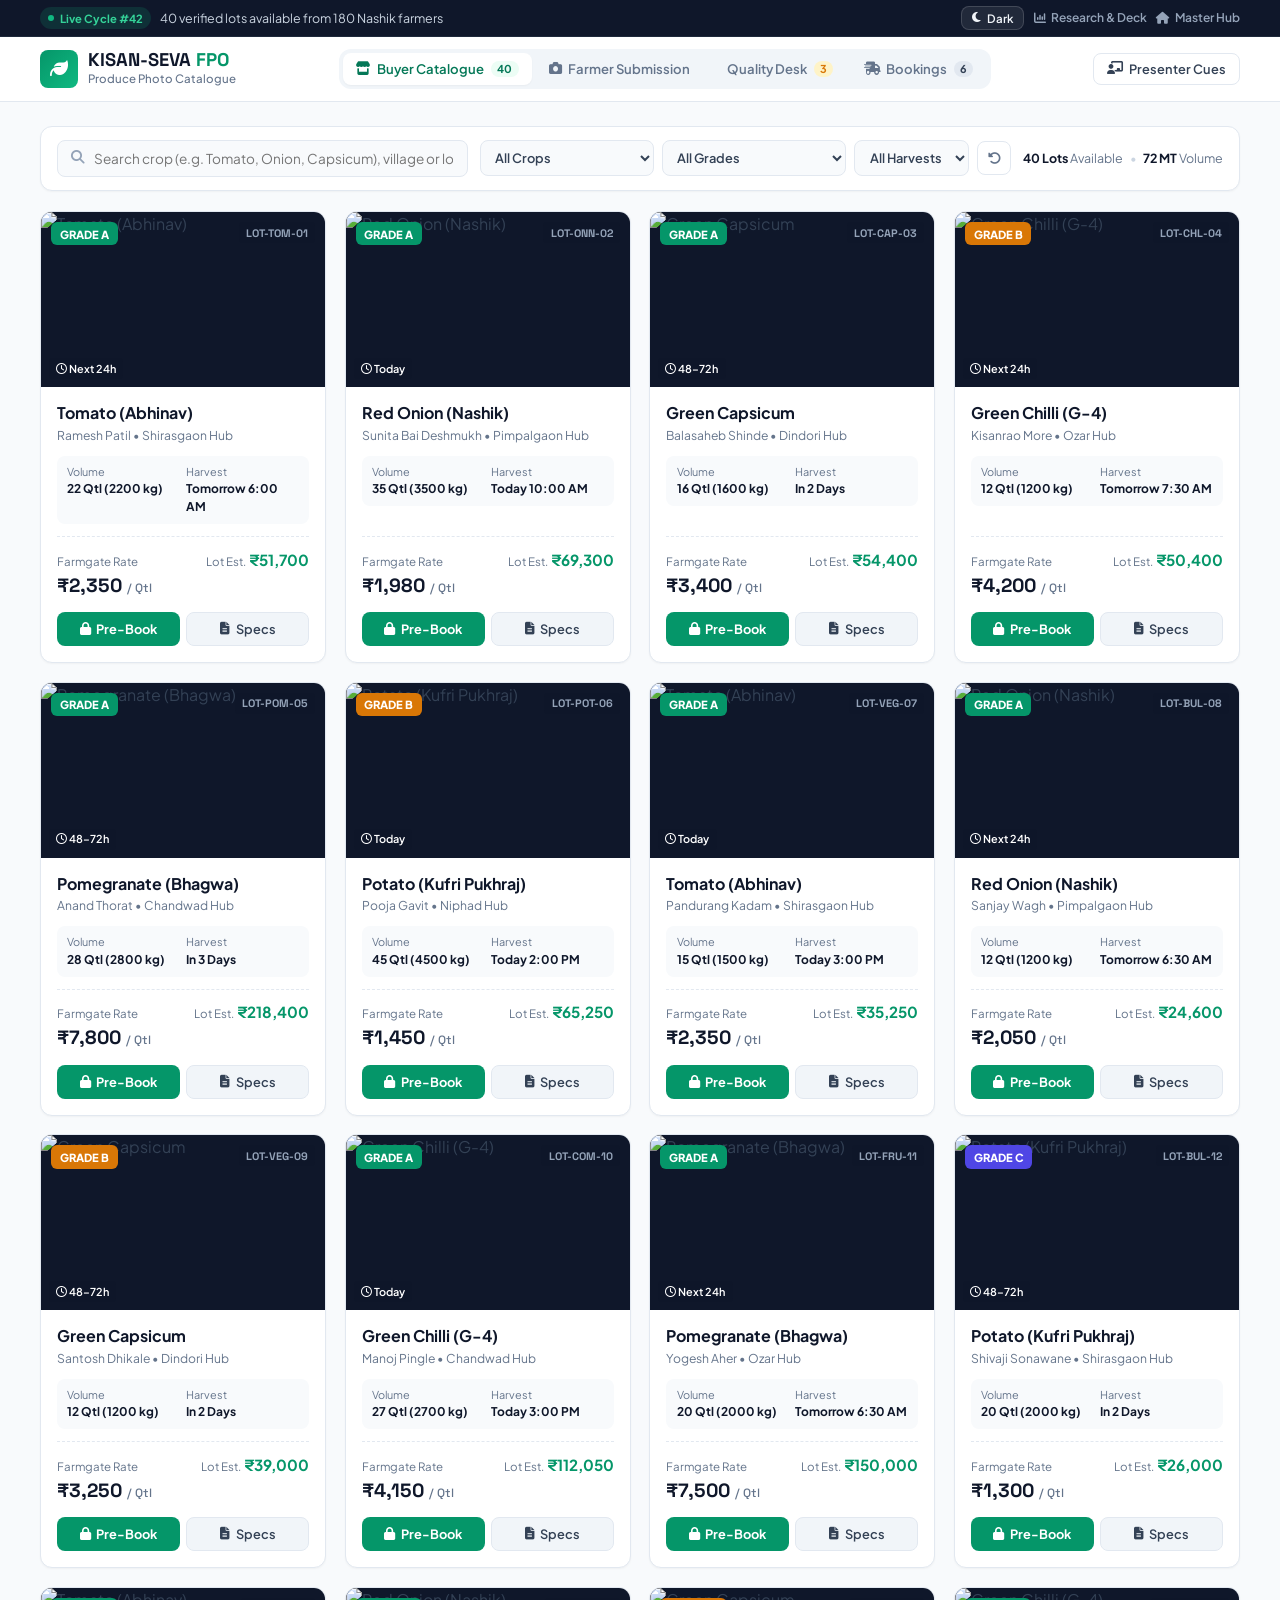
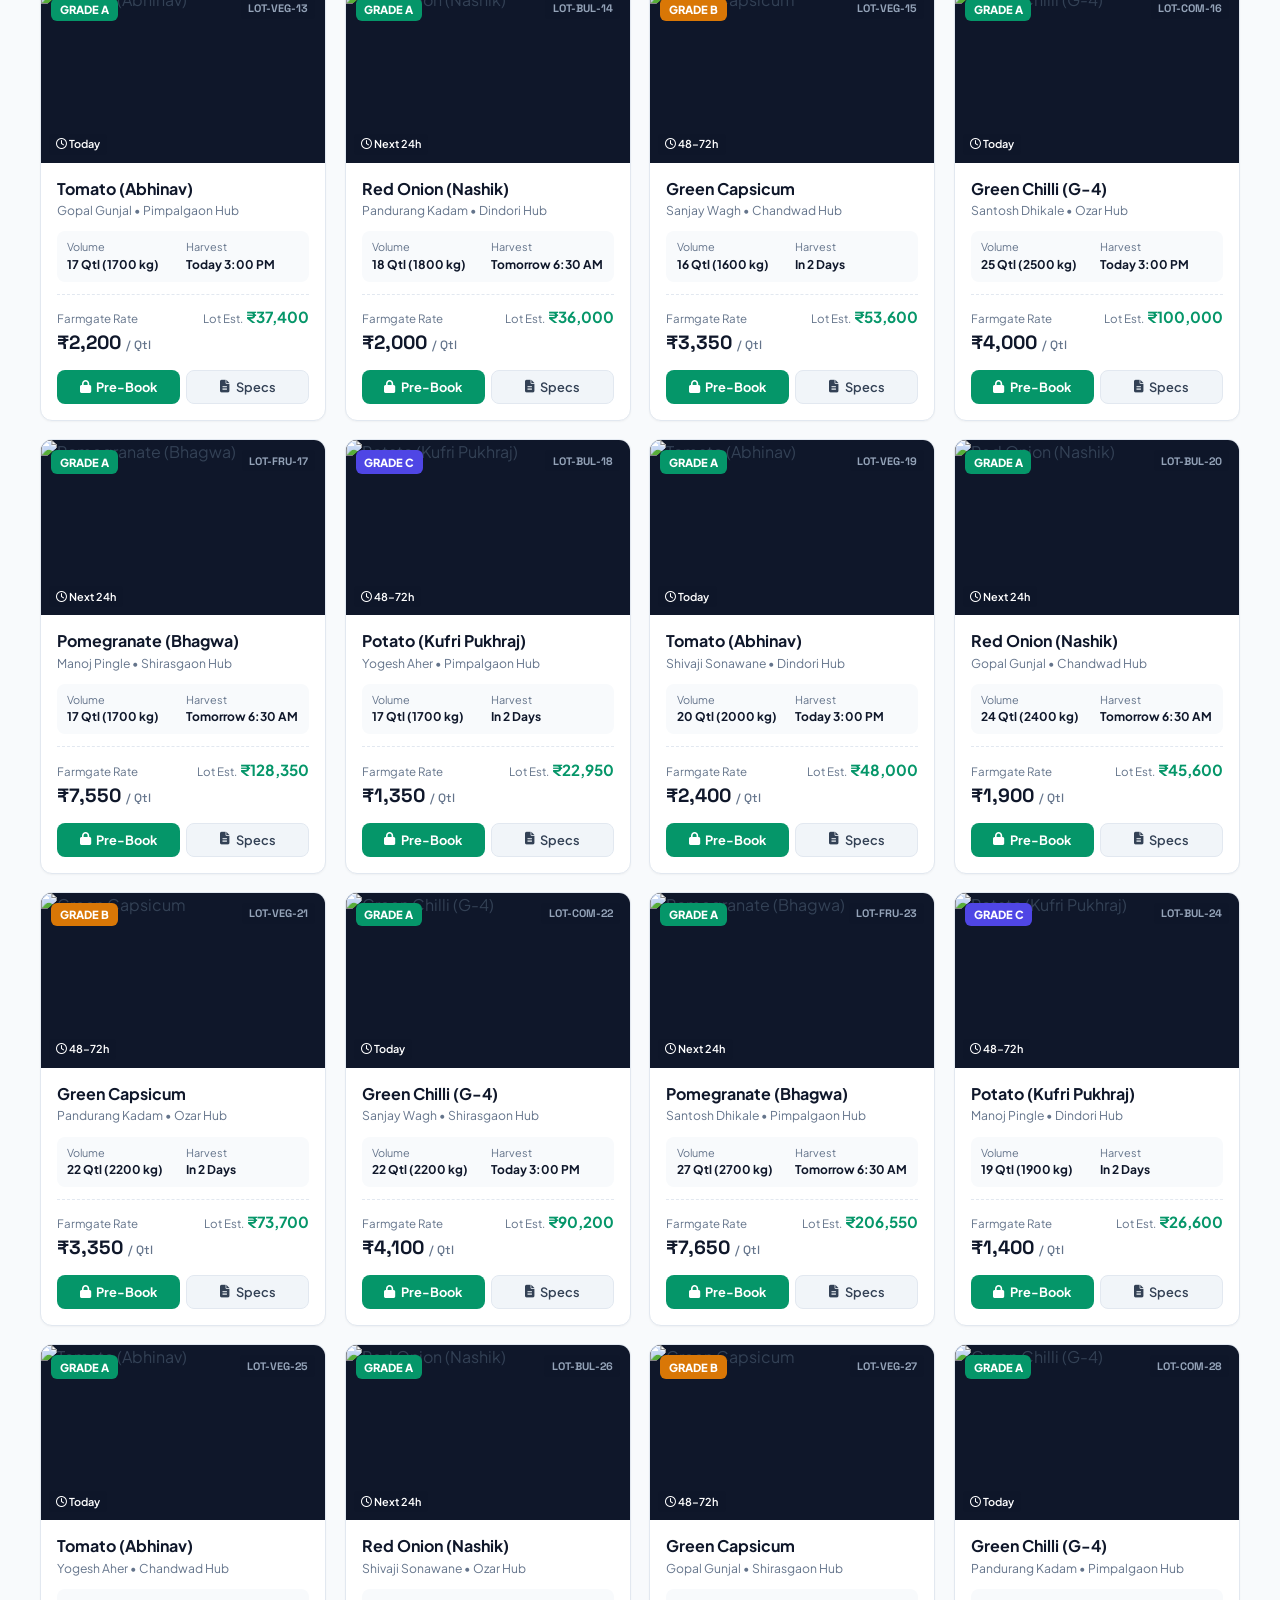
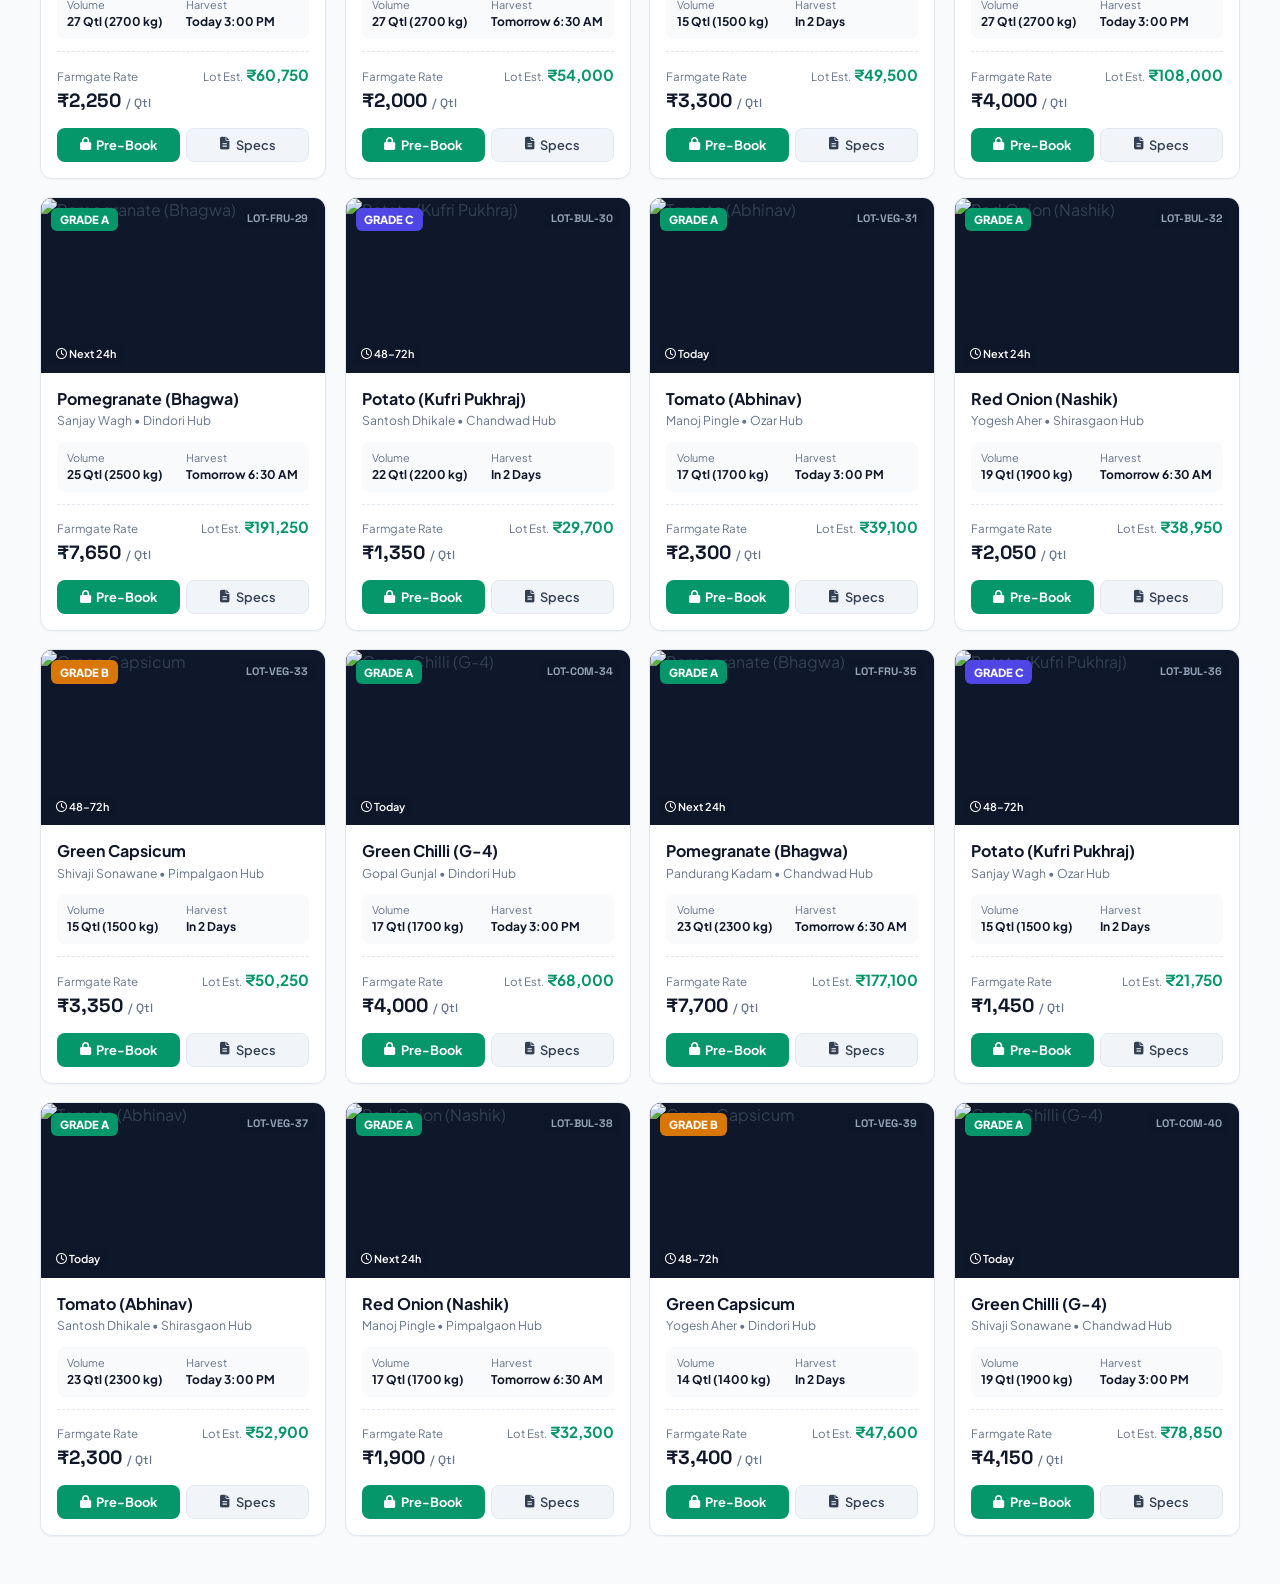
==== commit 2dc29b7f: "feat(ui): add universal dark mode, software-grade fullscreen presentation mode, and Canva pitch prom" ====
--- a/demo/index.html
+++ b/demo/index.html
@@ -21,6 +21,10 @@
         <span class="ticker-msg">40 verified lots available from 180 Nashik farmers</span>
       </div>
       <div class="ticker-actions">
+        <!-- Dark Mode Toggle Button -->
+        <button class="theme-toggle-btn" id="themeToggleBtn" title="Toggle Dark/Light Mode">
+          <i class="fa-solid fa-moon"></i> <span class="theme-label">Dark</span>
+        </button>
         <a href="../research/index.html" class="ticker-link"><i class="fa-solid fa-chart-column"></i> Research & Deck</a>
         <a href="../index.html" class="ticker-link"><i class="fa-solid fa-house"></i> Master Hub</a>
       </div>
--- a/demo/styles.css
+++ b/demo/styles.css
@@ -9,6 +9,7 @@
   --border: #e2e8f0;
   --border-light: #f1f5f9;
   --card-bg: #ffffff;
+  --page-bg: #f8fafc;
   --amber: #d97706;
   --amber-tint: #fef3c7;
   --blue: #2563eb;
@@ -25,6 +26,91 @@
   --font-display: 'Space Grotesk', system-ui, sans-serif;
 }
 
+/* ================= DARK MODE TOKENS ================= */
+[data-theme="dark"] {
+  --page-bg: #090d16;
+  --card-bg: #0f172a;
+  --border: #1e293b;
+  --slate: #f1f5f9;
+  --muted: #94a3b8;
+  --primary-tint: rgba(16, 185, 129, 0.15);
+  --blue-tint: rgba(37, 99, 235, 0.15);
+  --amber-tint: rgba(217, 119, 6, 0.15);
+  --red-tint: rgba(220, 38, 38, 0.15);
+  --shadow-sm: 0 1px 2px rgba(0,0,0,0.25);
+  --shadow-md: 0 4px 12px rgba(0,0,0,0.35);
+  --shadow-lg: 0 12px 24px -4px rgba(0,0,0,0.45);
+}
+
+[data-theme="dark"] body {
+  background-color: var(--page-bg);
+  color: var(--slate);
+}
+
+[data-theme="dark"] .app-header,
+[data-theme="dark"] .filter-strip,
+[data-theme="dark"] .lot-card,
+[data-theme="dark"] .form-shell,
+[data-theme="dark"] .desk-header,
+[data-theme="dark"] .clean-pending-card,
+[data-theme="dark"] .ledger-card,
+[data-theme="dark"] .modal-box,
+[data-theme="dark"] .presenter-flyout {
+  background-color: #0f172a;
+  border-color: #1e293b;
+}
+
+[data-theme="dark"] .nav-segment,
+[data-theme="dark"] .clean-specs-row,
+[data-theme="dark"] .photos-strip-box,
+[data-theme="dark"] .clean-table th,
+[data-theme="dark"] .mini-lot-card,
+[data-theme="dark"] .price-pill-box,
+[data-theme="dark"] .cue-card {
+  background-color: #1e293b;
+  border-color: #334155;
+}
+
+[data-theme="dark"] .seg-btn {
+  color: #94a3b8;
+}
+
+[data-theme="dark"] .seg-btn.active {
+  background-color: #0f172a;
+  color: #34d399;
+}
+
+[data-theme="dark"] .chip-select,
+[data-theme="dark"] .chip-reset,
+[data-theme="dark"] .search-input-wrap input,
+[data-theme="dark"] .form-field input,
+[data-theme="dark"] .form-field select,
+[data-theme="dark"] .drop-tile,
+[data-theme="dark"] .check-pill,
+[data-theme="dark"] .btn-lot-spec,
+[data-theme="dark"] .btn-demo-helper {
+  background-color: #1e293b;
+  border-color: #334155;
+  color: #f1f5f9;
+}
+
+[data-theme="dark"] .lot-title,
+[data-theme="dark"] .form-intro h3,
+[data-theme="dark"] .desk-header h3,
+[data-theme="dark"] .pending-body h5,
+[data-theme="dark"] .modal-head h4,
+[data-theme="dark"] .price-fig,
+[data-theme="dark"] .clean-specs-row div strong,
+[data-theme="dark"] .desk-stat-item .val,
+[data-theme="dark"] .clean-table td {
+  color: #ffffff;
+}
+
+[data-theme="dark"] .ptag {
+  background-color: #334155;
+  color: #f1f5f9;
+}
+
 * {
   box-sizing: border-box;
   margin: 0;
@@ -33,10 +119,11 @@
 
 body {
   font-family: var(--font);
-  background-color: #f8fafc;
+  background-color: var(--page-bg);
   color: var(--slate);
   line-height: 1.5;
   -webkit-font-smoothing: antialiased;
+  transition: background-color 0.2s, color 0.2s;
 }
 
 .container {
@@ -100,7 +187,28 @@
 
 .ticker-actions {
   display: flex;
+  align-items: center;
   gap: 0.6rem;
+}
+
+.theme-toggle-btn {
+  background: rgba(255, 255, 255, 0.08);
+  border: 1px solid rgba(255, 255, 255, 0.15);
+  color: #f1f5f9;
+  font-family: var(--font);
+  font-size: 0.72rem;
+  font-weight: 600;
+  padding: 0.2rem 0.6rem;
+  border-radius: var(--radius-sm);
+  cursor: pointer;
+  display: inline-flex;
+  align-items: center;
+  gap: 0.35rem;
+  transition: all 0.2s;
+}
+
+.theme-toggle-btn:hover {
+  background: rgba(255, 255, 255, 0.2);
 }
 
 .ticker-link {
@@ -1221,6 +1329,11 @@
   margin-bottom: 0.85rem;
 }
 
+[data-theme="dark"] .wa-bubble {
+  background: #064e3b;
+  color: #ecfdf5;
+}
+
 .btn-copy-wa {
   width: 100%;
   background: var(--primary);
